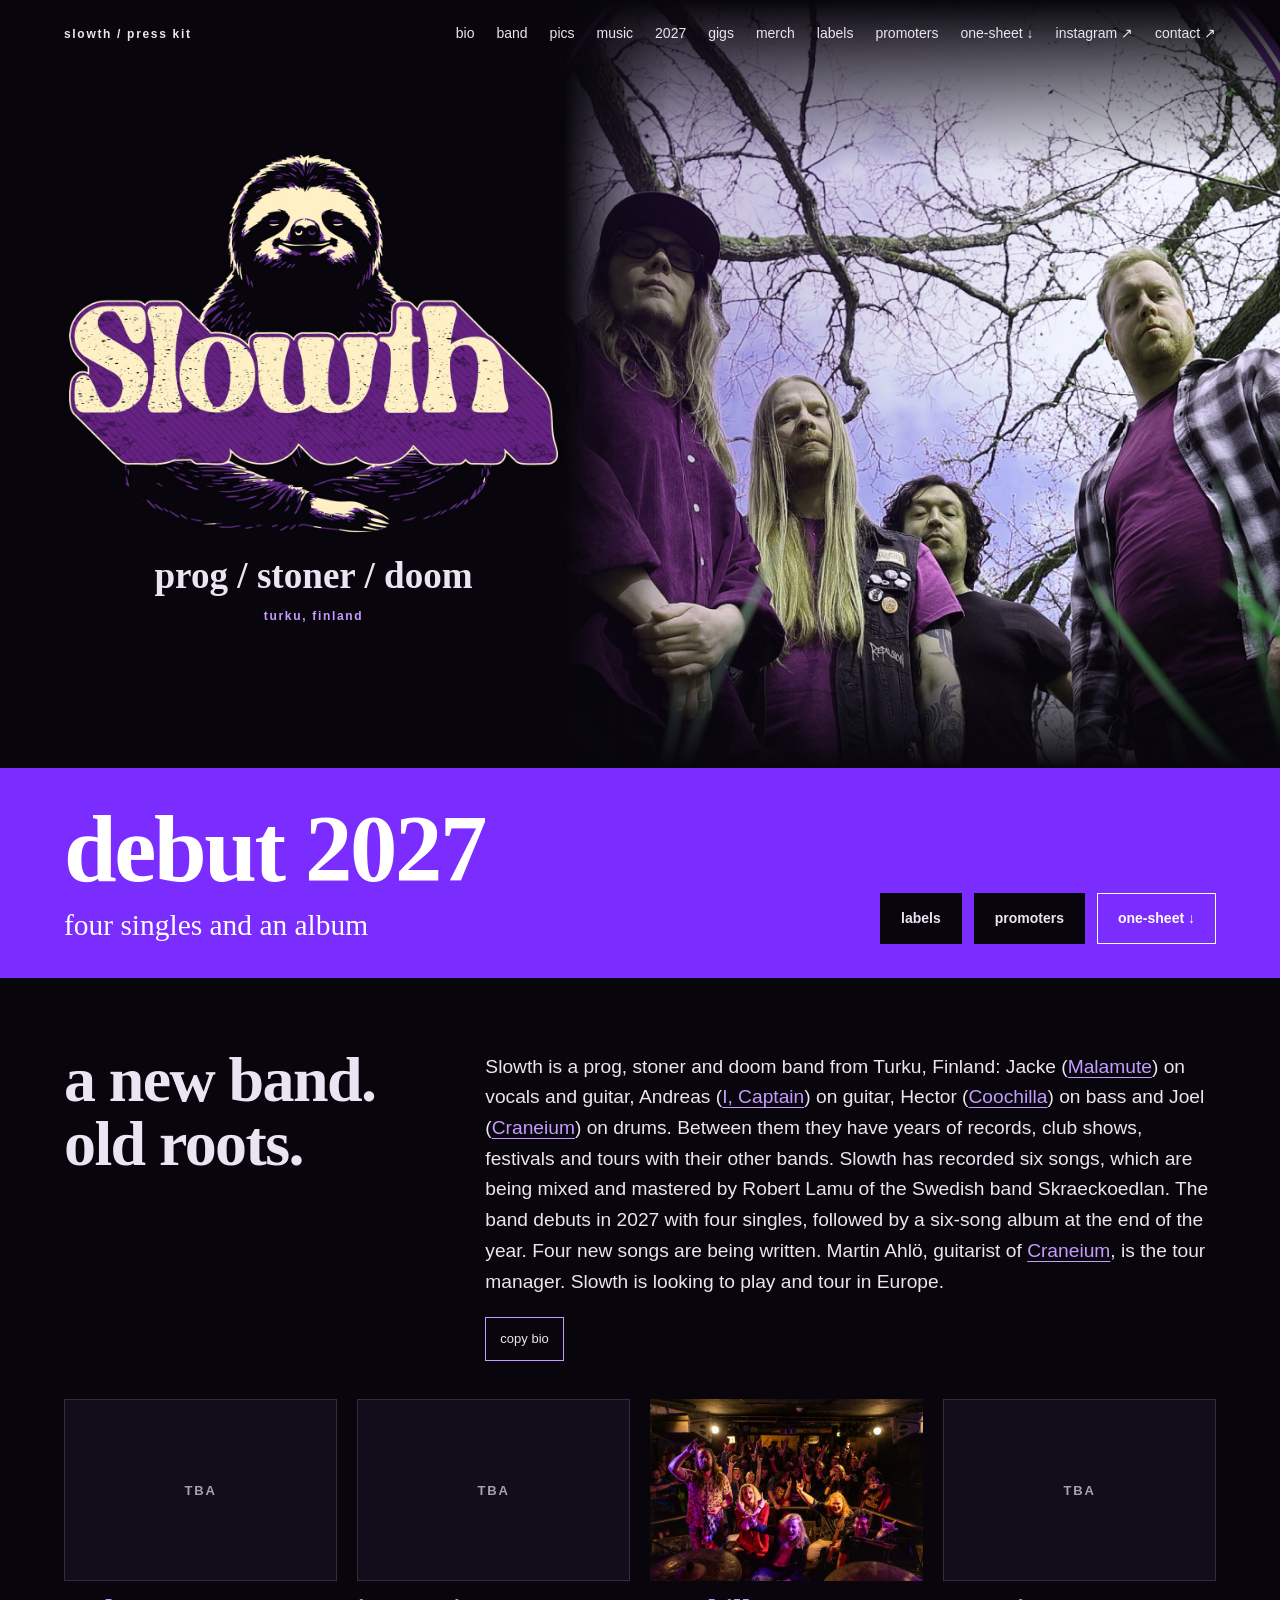
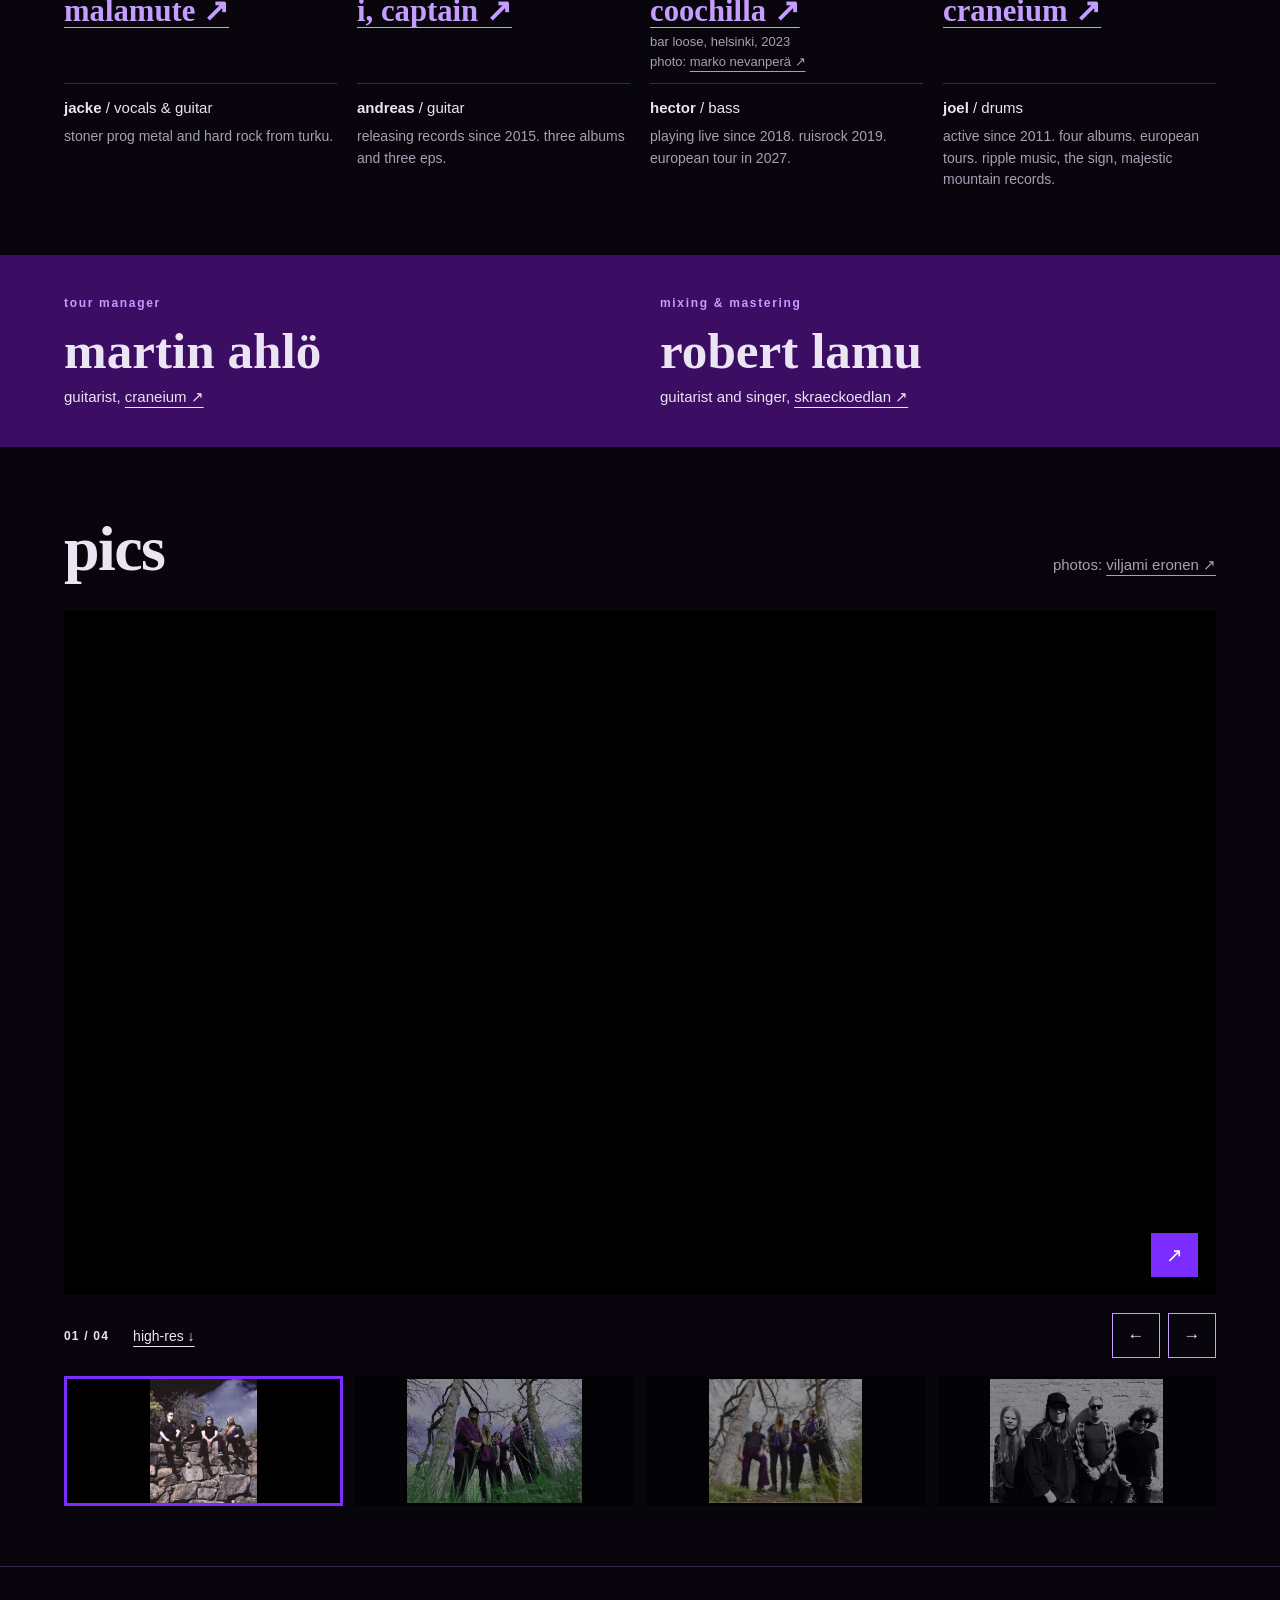
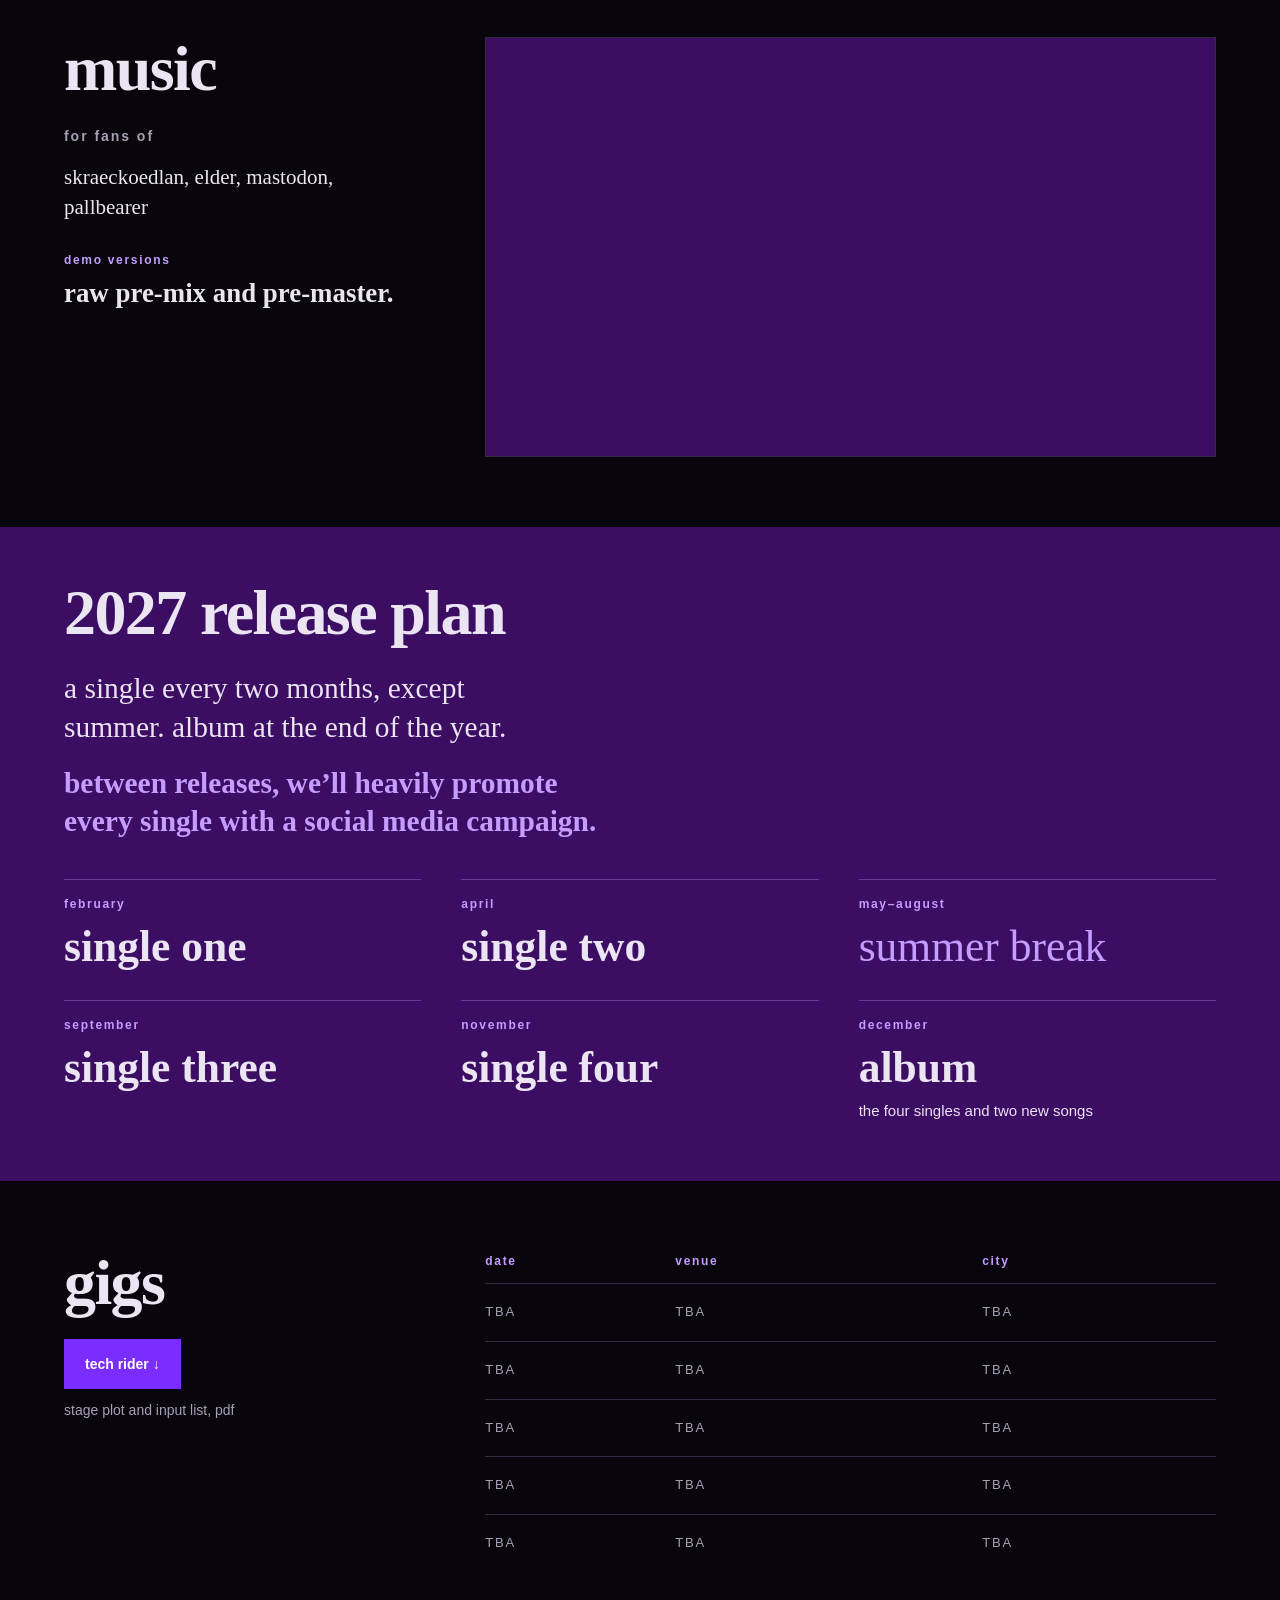
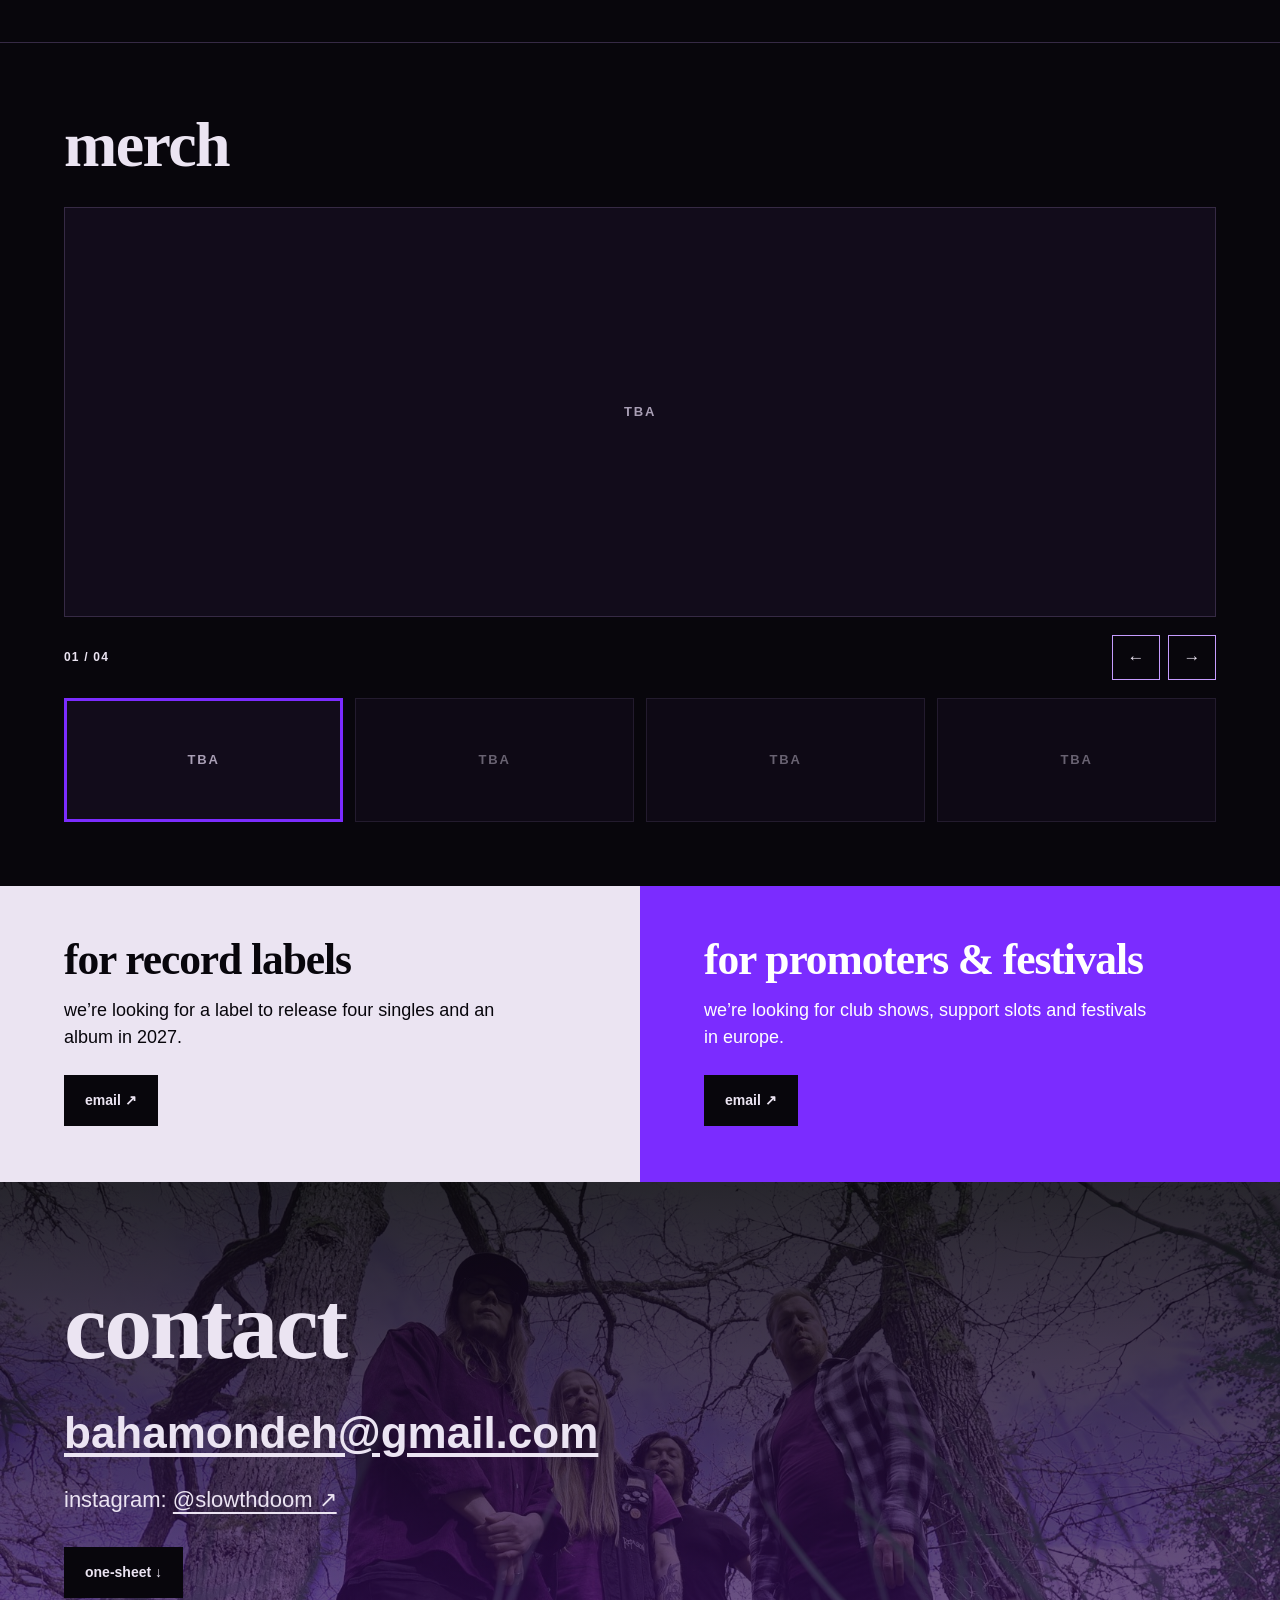
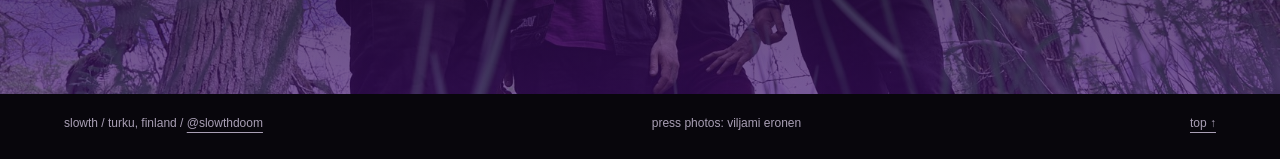
==== site/index.html @ a33bb07d "Use the sloth artwork at the top of the page The sloth from the band's badge, without its frame and " ====
<!doctype html>
<html lang="en">
<head>
<meta charset="utf-8">
<meta name="viewport" content="width=device-width,initial-scale=1">
<meta http-equiv="Content-Security-Policy" content="default-src 'self'; img-src 'self' data:; frame-src https://samply.app; base-uri 'none'; form-action 'none'">
<meta name="referrer" content="no-referrer">
<meta name="theme-color" content="#08060c">
<title>slowth — press kit</title>
<meta name="description" content="Slowth: prog, stoner and doom from Turku, Finland. Members of Coochilla, Craneium, I, Captain and Malamute. Debut 2027.">
<link rel="canonical" href="https://slowthdoom.github.io/">
<meta property="og:type" content="website">
<meta property="og:url" content="https://slowthdoom.github.io/">
<meta property="og:title" content="Slowth — prog / stoner / doom">
<meta property="og:description" content="Turku, Finland. Members of Coochilla, Craneium, I, Captain and Malamute. Debut 2027.">
<meta property="og:image" content="https://slowthdoom.github.io/assets/slowth-share.jpg?v=462ccb4f67">
<meta property="og:image:width" content="1200">
<meta property="og:image:height" content="630">
<meta name="twitter:card" content="summary_large_image">
<link rel="icon" href="assets/favicon.png?v=ab181214cb" type="image/png" sizes="64x64">
<link rel="apple-touch-icon" href="assets/apple-touch-icon.png?v=e26ca2ed12">
<link rel="stylesheet" href="style.css?v=0e241fc533">
<script defer src="gallery.js?v=43ba15033c"></script>
<script defer src="merch.js?v=c1b5062744"></script>
<script defer src="copy.js?v=e8d5ff7128"></script>
</head>
<body>
<a class="skip" href="#main">skip to content</a>

<header class="hero">
  <nav class="wrap" aria-label="main navigation">
    <span class="small">slowth / press kit</span>
    <div class="navlinks">
      <a href="#bio">bio</a>
      <a href="#band">band</a>
      <a href="#photos">pics</a>
      <a href="#music">music</a>
      <a href="#releases">2027</a>
      <a href="#gigs">gigs</a>
      <a href="#merch">merch</a>
      <a href="#labels">labels</a>
      <a href="#promoters">promoters</a>
      <a href="assets/slowth-one-sheet.pdf?v=2d45326fef" download>one-sheet&nbsp;↓</a>
      <a href="https://www.instagram.com/slowthdoom/" target="_blank" rel="noopener noreferrer">instagram&nbsp;↗</a>
      <a href="#contact">contact&nbsp;↗</a>
    </div>
  </nav>
  <div class="hero-photo"><img src="assets/photos/slowth-rip.jpg" width="1700" height="1700" fetchpriority="high" alt="The four members of Slowth standing in tall grass under bare trees"></div>
  <div class="hero-copy wrap">
    <h1><img src="assets/slowth-badge.jpg?v=0a611a7af4" width="1200" height="930" alt="Slowth"></h1>
    <p class="genre">prog / stoner / doom</p>
    <p class="small identity">turku, finland</p>
  </div>
</header>

<main id="main">
<section class="debut" aria-labelledby="debut-title">
  <div class="wrap debut-grid">
    <div>
      <h2 id="debut-title">debut 2027</h2>
      <p class="debut-sub">four singles and an album</p>
    </div>
    <div class="actions">
      <a class="button" href="#labels">labels</a>
      <a class="button" href="#promoters">promoters</a>
      <a class="button ghost" href="assets/slowth-one-sheet.pdf?v=2d45326fef" download>one-sheet ↓</a>
    </div>
  </div>
</section>

<section class="section wrap" id="bio" aria-labelledby="bio-title">
  <h2 id="bio-title">a new band.<br>old roots.</h2>
  <div>
    <p class="bio-text" id="bio-text">Slowth is a prog, stoner and doom band from Turku, Finland: Jacke (<a href="https://www.instagram.com/malamuteband/" target="_blank" rel="noopener noreferrer">Malamute</a>) on vocals and guitar, Andreas (<a href="https://www.instagram.com/icaptainband/" target="_blank" rel="noopener noreferrer">I, Captain</a>) on guitar, Hector (<a href="https://www.instagram.com/coochilla/" target="_blank" rel="noopener noreferrer">Coochilla</a>) on bass and Joel (<a href="https://www.instagram.com/craneiumband/" target="_blank" rel="noopener noreferrer">Craneium</a>) on drums. Between them they have years of records, club shows, festivals and tours with their other bands. Slowth has recorded six songs, which are being mixed and mastered by Robert Lamu of the Swedish band Skraeckoedlan. The band debuts in 2027 with four singles, followed by a six-song album at the end of the year. Four new songs are being written. Martin Ahlö, guitarist of <a href="https://www.instagram.com/craneiumband/" target="_blank" rel="noopener noreferrer">Craneium</a>, is the tour manager. Slowth is looking to play and tour in Europe.</p>
    <button class="copy" type="button" data-copy="bio-text" hidden>copy bio</button>
  </div>
</section>

<section class="band wrap" id="band" aria-label="members and their other bands">
  <!-- To add a photo, replace the "pending" div with an <img> like Coochilla's and fill in the "where" line. -->
  <ul class="projects">
    <li class="project">
      <div class="project-photo pending">TBA</div>
      <h3><a href="https://www.instagram.com/malamuteband/" target="_blank" rel="noopener noreferrer">malamute&nbsp;↗</a></h3>
      <p class="where"></p>
      <p class="member"><strong>jacke</strong> / vocals &amp; guitar</p>
      <p class="credit">stoner prog metal and hard rock from turku.</p>
    </li>
    <li class="project">
      <div class="project-photo pending">TBA</div>
      <h3><a href="https://www.instagram.com/icaptainband/" target="_blank" rel="noopener noreferrer">i, captain&nbsp;↗</a></h3>
      <p class="where"></p>
      <p class="member"><strong>andreas</strong> / guitar</p>
      <p class="credit">releasing records since 2015. three albums and three eps.</p>
    </li>
    <li class="project">
      <img class="project-photo" src="assets/bands/coochilla-bar-loose-2023.jpg" width="1400" height="934" loading="lazy" alt="Coochilla and the crowd at Bar Loose, Helsinki, in 2023">
      <h3><a href="https://www.instagram.com/coochilla/" target="_blank" rel="noopener noreferrer">coochilla&nbsp;↗</a></h3>
      <p class="where">bar loose, helsinki, 2023<br>photo: <a href="https://www.instagram.com/markonevanperaphotography/" target="_blank" rel="noopener noreferrer">marko nevanperä ↗</a></p>
      <p class="member"><strong>hector</strong> / bass</p>
      <p class="credit">playing live since 2018. ruisrock 2019. european tour in 2027.</p>
    </li>
    <li class="project">
      <div class="project-photo pending">TBA</div>
      <h3><a href="https://www.instagram.com/craneiumband/" target="_blank" rel="noopener noreferrer">craneium&nbsp;↗</a></h3>
      <p class="where"></p>
      <p class="member"><strong>joel</strong> / drums</p>
      <p class="credit">active since 2011. four albums. european tours. ripple music, the sign, majestic mountain records.</p>
    </li>
  </ul>
</section>

<section class="crew" aria-label="crew">
  <div class="wrap crew-grid">
    <div>
      <h2 class="small">tour manager</h2>
      <p class="crew-name">martin ahlö</p>
      <p class="crew-band">guitarist, <a href="https://www.instagram.com/craneiumband/" target="_blank" rel="noopener noreferrer">craneium ↗</a></p>
    </div>
    <div>
      <h2 class="small">mixing &amp; mastering</h2>
      <p class="crew-name">robert lamu</p>
      <p class="crew-band">guitarist and singer, <a href="https://www.skraeckoedlan.com/" target="_blank" rel="noopener noreferrer">skraeckoedlan ↗</a></p>
    </div>
  </div>
</section>

<section class="photo-gallery wrap" id="photos" data-gallery aria-labelledby="photos-title" aria-roledescription="carousel">
  <div class="section-heading">
    <h2 id="photos-title">pics</h2>
    <p>photos: <a href="https://vimeo.com/viljami" target="_blank" rel="noopener noreferrer">viljami eronen ↗</a></p>
  </div>
  <div class="photo-stage">
    <a class="photo-full" data-gallery-full href="assets/photos/slowth-stone.jpg" aria-label="open photo"><img data-gallery-main src="assets/photos/slowth-stone.jpg" width="1481" height="1700" alt="Slowth sitting on a stone wall under a dark sky" decoding="async"></a>
    <span class="photo-expand" aria-hidden="true">↗</span>
  </div>
  <div class="photo-toolbar">
    <span class="photo-count" data-gallery-count aria-live="polite" aria-atomic="true">01 / 04</span>
    <a class="photo-download" data-gallery-download href="assets/press/slowth-stone-press.jpg" download>high-res ↓</a>
    <div class="photo-controls">
      <button type="button" data-photo-step="-1" aria-label="previous photo" hidden>←</button>
      <button type="button" data-photo-step="1" aria-label="next photo" hidden>→</button>
    </div>
  </div>
  <div class="photo-thumbs">
    <a class="photo-thumb" href="assets/photos/slowth-stone.jpg" data-download="assets/press/slowth-stone-press.jpg" aria-label="photo 1" aria-current="true"><img src="assets/photos/slowth-stone-small.jpg" width="557" height="640" loading="lazy" alt="Slowth sitting on a stone wall under a dark sky"></a>
    <a class="photo-thumb" href="assets/photos/slowth-grove.jpg" data-download="assets/press/slowth-grove-press.jpg" aria-label="photo 2"><img src="assets/photos/slowth-grove-small.jpg" width="640" height="454" loading="lazy" alt="Slowth in tall grass between two trees"></a>
    <a class="photo-thumb" href="assets/photos/slowth-oaks.jpg" data-download="assets/press/slowth-oaks-press.jpg" aria-label="photo 3"><img src="assets/photos/slowth-oaks-small.jpg" width="640" height="520" loading="lazy" alt="Slowth standing under bare branches"></a>
    <a class="photo-thumb" href="assets/photos/slowth-wall.jpg" data-download="assets/press/slowth-wall-press.jpg" aria-label="photo 4"><img src="assets/photos/slowth-wall-small.jpg" width="640" height="460" loading="lazy" alt="Slowth in black and white against a brick wall"></a>
  </div>
</section>

<section class="section wrap ruled" id="music" aria-labelledby="music-title">
  <div>
    <h2 id="music-title">music</h2>
    <p class="small muted">for fans of</p>
    <p class="fans">skraeckoedlan, elder, mastodon, pallbearer</p>
    <p class="small demo-label">demo versions</p>
    <p class="demo-note" id="demo-note">raw <span>pre-mix</span> and <span>pre-master.</span></p>
  </div>
  <div>
    <iframe class="player" src="https://samply.app/embed/oFFkJszeFhC0QTKIdpG0?color=3b0d63" title="Slowth demo versions" aria-describedby="demo-note" height="420" loading="lazy" referrerpolicy="no-referrer" sandbox="allow-scripts allow-same-origin"></iframe>
  </div>
</section>

<section class="plan" id="releases" aria-labelledby="releases-title">
  <div class="wrap">
    <h2 id="releases-title">2027 release plan</h2>
    <p class="plan-text">a single every two months, except summer. album at the end of the year.</p>
    <p class="plan-promo">between releases, we’ll heavily promote every single with a social media campaign.</p>
    <ol class="plan-grid">
      <li><span class="small when">february</span><h3>single one</h3></li>
      <li><span class="small when">april</span><h3>single two</h3></li>
      <li class="break"><span class="small when">may–august</span><p class="pause">summer break</p></li>
      <li><span class="small when">september</span><h3>single three</h3></li>
      <li><span class="small when">november</span><h3>single four</h3></li>
      <li><span class="small when">december</span><h3>album</h3><p class="plan-detail">the four singles and two new songs</p></li>
    </ol>
  </div>
</section>

<section class="section wrap gigs" id="gigs" aria-labelledby="gigs-title">
  <div>
    <h2 id="gigs-title">gigs</h2>
    <a class="button rider" href="assets/slowth-tech-rider.pdf?v=18cf127734" download="slowth-tech-rider.pdf">tech rider ↓</a>
    <p class="muted rider-note">stage plot and input list, pdf</p>
  </div>
  <div>
    <table class="gig-list">
      <thead>
        <tr><th scope="col" class="small">date</th><th scope="col" class="small">venue</th><th scope="col" class="small">city</th></tr>
      </thead>
      <tbody>
        <tr><td class="tba">TBA</td><td class="tba">TBA</td><td class="tba">TBA</td></tr>
        <tr><td class="tba">TBA</td><td class="tba">TBA</td><td class="tba">TBA</td></tr>
        <tr><td class="tba">TBA</td><td class="tba">TBA</td><td class="tba">TBA</td></tr>
        <tr><td class="tba">TBA</td><td class="tba">TBA</td><td class="tba">TBA</td></tr>
        <tr><td class="tba">TBA</td><td class="tba">TBA</td><td class="tba">TBA</td></tr>
      </tbody>
    </table>
  </div>
</section>

<section class="merch wrap ruled" id="merch" data-merch aria-labelledby="merch-title" aria-roledescription="carousel">
  <div class="section-heading">
    <h2 id="merch-title">merch</h2>
  </div>
  <div class="merch-stage">
    <div class="merch-slide pending">TBA</div>
    <div class="merch-slide pending" hidden>TBA</div>
    <div class="merch-slide pending" hidden>TBA</div>
    <div class="merch-slide pending" hidden>TBA</div>
  </div>
  <div class="photo-toolbar">
    <span class="photo-count" data-merch-count aria-live="polite" aria-atomic="true">01 / 04</span>
    <div class="photo-controls">
      <button type="button" data-merch-step="-1" aria-label="previous merch picture" hidden>←</button>
      <button type="button" data-merch-step="1" aria-label="next merch picture" hidden>→</button>
    </div>
  </div>
  <div class="photo-thumbs">
    <button class="merch-thumb pending" type="button" aria-label="merch picture 1" aria-current="true" disabled>TBA</button>
    <button class="merch-thumb pending" type="button" aria-label="merch picture 2" disabled>TBA</button>
    <button class="merch-thumb pending" type="button" aria-label="merch picture 3" disabled>TBA</button>
    <button class="merch-thumb pending" type="button" aria-label="merch picture 4" disabled>TBA</button>
  </div>
</section>

<div class="doors">
  <section class="door door-labels" id="labels" aria-labelledby="labels-title">
    <h2 id="labels-title">for record labels</h2>
    <p>we’re looking for a label to release four singles and an album in 2027.</p>
    <a class="button" href="mailto:bahamondeh@gmail.com?subject=Slowth%20%E2%80%94%20label%20enquiry">email ↗</a>
  </section>
  <section class="door door-promoters" id="promoters" aria-labelledby="promoters-title">
    <h2 id="promoters-title">for promoters &amp; festivals</h2>
    <p>we’re looking for club shows, support slots and festivals in europe.</p>
    <a class="button" href="mailto:bahamondeh@gmail.com?subject=Slowth%20%E2%80%94%20booking%20enquiry">email ↗</a>
  </section>
</div>

<section class="contact" id="contact" aria-labelledby="contact-title">
  <div class="wrap">
    <h2 id="contact-title">contact</h2>
    <a class="email" href="mailto:bahamondeh@gmail.com?subject=Slowth">bahamondeh@gmail.com</a>
    <p class="social">instagram: <a href="https://www.instagram.com/slowthdoom/" target="_blank" rel="noopener noreferrer">@slowthdoom&nbsp;↗</a></p>
    <div class="actions"><a class="button" href="assets/slowth-one-sheet.pdf?v=2d45326fef" download>one-sheet ↓</a></div>
  </div>
</section>
</main>

<dialog class="photo-dialog" id="photo-dialog" aria-labelledby="photo-dialog-title">
  <div class="photo-dialog-head"><h2 id="photo-dialog-title">pics</h2><button class="photo-close" id="photo-close" type="button" autofocus>close ×</button></div>
  <img class="photo-expanded" id="photo-expanded" alt="">
  <div class="photo-toolbar">
    <span class="photo-count" id="photo-dialog-count" aria-live="polite"></span>
    <a class="photo-download" id="photo-download" download>high-res ↓</a>
    <span class="photo-credit">photo: viljami eronen</span>
    <div class="photo-controls"><button type="button" data-dialog-step="-1" aria-label="previous image">←</button><button type="button" data-dialog-step="1" aria-label="next image">→</button></div>
  </div>
</dialog>

<footer class="wrap"><span>slowth / turku, finland / <a href="https://www.instagram.com/slowthdoom/" target="_blank" rel="noopener noreferrer">@slowthdoom</a></span><span>press photos: viljami eronen</span><a href="#main">top ↑</a></footer>
</body>
</html>
---- site/style.css ----
:root {
  --night: #08060c;
  --bark: #120c1b;
  --bone: #ebe4f2;
  --ash: #a99fb5;
  --line: #362a45;
  --purple: #7b2cff;
  --plum: #3b0d63;
  --lilac: #c59cff;
  --display: "Iowan Old Style", "Palatino Linotype", Palatino, "Book Antiqua", Georgia, serif;
  --body: Arial, Helvetica, sans-serif;
  --gutter: max(20px, 5vw, calc((100vw - 1340px) / 2));
}

* { box-sizing: border-box; }
html { scroll-behavior: smooth; background: var(--night); color-scheme: dark; }
body { margin: 0; color: var(--bone); background: var(--night); font: 17px/1.6 var(--body); text-transform: lowercase; }
a { color: inherit; text-underline-offset: 5px; }
a:focus-visible, button:focus-visible { outline: 3px solid var(--lilac); outline-offset: 5px; }
button { font: inherit; color: inherit; text-transform: inherit; cursor: pointer; }
img, svg { display: block; max-width: 100%; }
p { max-width: 680px; }
h1, h2, h3 { font-family: var(--display); }
h2 { font-size: clamp(38px, 5vw, 68px); line-height: 1; letter-spacing: -.025em; margin: 0 0 24px; text-wrap: balance; }
h3 { margin: 0; line-height: 1.1; }
[hidden] { display: none !important; }

.wrap { padding-left: var(--gutter); padding-right: var(--gutter); }
.small { font: 700 12px/1.7 var(--body); letter-spacing: .14em; }
.muted { color: var(--ash); font-size: 14px; }
.skip { position: absolute; left: -9999px; }
.skip:focus { left: 16px; top: 16px; z-index: 9; background: var(--bone); color: var(--night); padding: 10px 14px; }

/* hero */
.hero { position: relative; isolation: isolate; overflow: hidden; min-height: max(600px, min(92svh, 60vw, 900px)); display: flex; flex-direction: column; }
.hero nav { position: relative; z-index: 3; display: flex; justify-content: space-between; align-items: baseline; gap: 18px; padding-top: 22px; padding-bottom: 22px; }
.hero nav > :first-child { white-space: nowrap; }
.navlinks { display: flex; flex-wrap: wrap; justify-content: flex-end; gap: 6px 22px; font-size: 14px; }
.navlinks a { text-decoration: none; white-space: nowrap; }
.navlinks a:hover { color: var(--lilac); }
.hero-photo { position: absolute; z-index: -1; top: 0; bottom: 0; right: 0; width: 56%; overflow: hidden;
  -webkit-mask-image: linear-gradient(90deg, transparent, #000 15%); mask-image: linear-gradient(90deg, transparent, #000 15%); }
.hero-photo img { width: 100%; height: 100%; object-fit: cover; object-position: 50% 34%; transform-origin: 100% 40%; animation: creep 50s ease-in-out infinite alternate; }
.hero-photo::after { content: ""; position: absolute; inset: 0;
  background: linear-gradient(var(--night), transparent 22%, transparent 80%, var(--night)), linear-gradient(120deg, #3b0d6355, transparent 60%); }
.hero-copy { flex: 1; display: flex; flex-direction: column; justify-content: center; align-items: flex-start; padding-bottom: 40px; }
/* the sloth artwork ends where the photo starts (44% of the window); genre and city are centred under it */
.hero h1 { margin: 0; width: calc(44vw - var(--gutter)); }
.hero h1 img { width: 100%; height: auto; }
.hero h1 ~ .genre, .hero h1 ~ .identity { width: calc(44vw - var(--gutter)); max-width: none; text-align: center; }
.genre { font: 700 clamp(26px, 2.9vw, 44px)/1.05 var(--display); margin: 20px 0 10px; }
.identity { margin: 0 0 18px; color: var(--lilac); }
@keyframes creep { to { transform: scale(1.035); } }

/* debut band */
.debut { background: var(--purple); color: #fff; padding: 34px 0; }
.debut-grid { display: grid; grid-template-columns: 1fr 1fr; gap: 28px 40px; align-items: end; }
.debut h2 { font-size: clamp(50px, 7.4vw, 108px); margin: 0; }
.debut-sub { font: 400 clamp(21px, 2.3vw, 32px)/1.25 var(--display); margin: 10px 0 0; }
.actions { display: flex; flex-wrap: wrap; gap: 12px; }
.debut .actions { justify-content: flex-end; }
.button { display: inline-block; padding: 13px 20px; background: var(--night); color: var(--bone); border: 1px solid var(--night); text-decoration: none; font-size: 14px; font-weight: 700; }
.button:hover { background: var(--bone); color: var(--night); }
.button.ghost { background: transparent; color: #fff; border-color: #fff; }
.button.ghost:hover { background: #fff; color: var(--purple); }

/* shared sections */
.section { display: grid; grid-template-columns: 1fr 2fr; gap: 28px 56px; padding-top: 70px; padding-bottom: 70px; }
.section > * { min-width: 0; }
.ruled { border-top: 1px solid var(--line); }
.section-heading { display: flex; justify-content: space-between; align-items: baseline; gap: 12px 32px; margin-bottom: 30px; }
.section-heading h2 { margin: 0; }
.section-heading p { margin: 0; color: var(--ash); font-size: 15px; }

/* bio: kept in normal case so it pastes correctly */
#bio { padding-bottom: 38px; }
.bio-text { text-transform: none; margin: 4px 0 0; max-width: 800px; font-size: clamp(17px, 1.5vw, 21px); line-height: 1.6; }
.bio-text a { color: var(--lilac); text-decoration-thickness: 1px; text-underline-offset: 4px; white-space: nowrap; }
.bio-text a:hover { color: var(--bone); }
.copy { margin-top: 20px; border: 1px solid var(--lilac); background: transparent; min-height: 44px; padding: 8px 14px; font-size: 13px; }
.copy:hover { background: var(--lilac); color: var(--night); }

/* members and their other bands */
.band { padding-bottom: 64px; }
.projects { list-style: none; margin: 0; padding: 0; display: grid; grid-template-columns: repeat(4, minmax(0, 1fr)); gap: 34px 20px; }
.project { display: flex; flex-direction: column; min-width: 0; }
.project-photo { width: 100%; height: auto; aspect-ratio: 3 / 2; object-fit: cover; }
.project-photo.pending { display: grid; place-items: center; background: var(--bark); border: 1px solid var(--line); color: var(--ash); font: 700 13px var(--body); letter-spacing: .14em; text-transform: none; }
.project h3 { margin-top: 14px; font-size: clamp(26px, 2.4vw, 36px); color: var(--lilac); }
.project h3 a { text-decoration-thickness: 1px; text-underline-offset: 6px; }
.project h3 a:hover { color: var(--bone); }
.where { margin: 3px 0 0; min-height: 3em; font-size: 13px; line-height: 1.5; color: var(--ash); }
.member { margin: 12px 0 6px; padding-top: 12px; border-top: 1px solid var(--line); font-size: 15px; }
.credit { margin: 0; font-size: 14px; line-height: 1.55; color: var(--ash); }

/* crew */
.crew { background: var(--plum); padding: 38px 0; }
.crew-grid { display: grid; grid-template-columns: 1fr 1fr; gap: 28px 40px; }
.crew h2.small { margin: 0 0 10px; color: var(--lilac); }
.crew-name { margin: 0; font: 700 clamp(34px, 4vw, 58px)/1.05 var(--display); }
.crew-band { margin: 8px 0 0; font-size: 15px; }

/* carousel */
.photo-gallery { padding-top: 70px; padding-bottom: 60px; }
.photo-stage { position: relative; background: #000; }
.photo-full { display: block; height: clamp(280px, min(56vw, 76svh), 730px); touch-action: pan-y; cursor: zoom-in; }
.photo-full img { width: 100%; height: 100%; object-fit: contain; }
.photo-expand { position: absolute; right: 18px; bottom: 18px; background: var(--purple); color: #fff; padding: 6px 15px; font-size: 20px; pointer-events: none; }
.photo-toolbar { display: flex; align-items: center; gap: 12px 24px; margin: 18px 0; }
.photo-count { font: 700 12px var(--body); letter-spacing: .1em; font-variant-numeric: tabular-nums; white-space: nowrap; }
.photo-download { font-size: 14px; white-space: nowrap; }
.photo-controls { display: flex; gap: 8px; margin-left: auto; }
.photo-controls button, .photo-close { border: 1px solid var(--lilac); background: transparent; min-height: 44px; min-width: 48px; padding: 8px 14px; }
.photo-controls button:hover, .photo-close:hover { background: var(--lilac); color: var(--night); }
.photo-thumbs { display: grid; grid-template-columns: repeat(4, minmax(0, 1fr)); gap: 12px; }
.photo-thumb { display: block; border: 3px solid transparent; background: #000; opacity: .55; transition: opacity .4s; }
.photo-thumb:hover, .photo-thumb[aria-current] { opacity: 1; }
.photo-thumb[aria-current] { border-color: var(--purple); }
.photo-thumb img { width: 100%; height: clamp(62px, 11vw, 124px); object-fit: contain; }
.photo-open { overflow: hidden; }
.photo-dialog { padding: 18px 24px; border: 1px solid var(--line); background: var(--night); color: var(--bone); width: calc(100vw - 32px); max-width: 1440px; max-height: calc(100dvh - 32px); overflow: auto; }
.photo-dialog::backdrop { background: #000e; }
.photo-dialog-head { display: flex; justify-content: space-between; align-items: center; gap: 20px; margin-bottom: 12px; }
.photo-dialog-head h2 { margin: 0; font-size: 20px; }
.photo-expanded { width: 100%; height: calc(100dvh - 220px); min-height: 120px; object-fit: contain; touch-action: pan-y; }
.photo-dialog .photo-toolbar { margin: 12px 0 0; flex-wrap: wrap; }
.photo-credit { font-size: 13px; color: var(--ash); }

/* songs */
.fans { margin: 6px 0 0; font: 21px/1.4 var(--display); max-width: 290px; }
.tba { text-transform: none; color: var(--ash); font-size: 13px; letter-spacing: .14em; }
.demo-label { margin: 28px 0 0; color: var(--lilac); }
.demo-note { margin: 6px 0 0; font: 700 clamp(21px, 2.1vw, 28px)/1.3 var(--display); max-width: 330px; }
.demo-note span { white-space: nowrap; }
.player { display: block; width: 100%; height: 420px; border: 1px solid var(--line); background: var(--plum); color-scheme: normal; }

/* release plan: same colour and label-over-name pattern as the crew band */
.plan { background: var(--plum); padding: 54px 0 58px; }
.plan-text { margin: 0; font: 400 clamp(21px, 2.3vw, 32px)/1.3 var(--display); max-width: 760px; text-wrap: balance; }
.plan-promo { margin: 18px 0 0; max-width: 760px; color: var(--lilac); font: 700 clamp(21px, 2.3vw, 32px)/1.3 var(--display); text-wrap: balance; }
.plan-grid { list-style: none; margin: 38px 0 0; padding: 0; display: grid; grid-template-columns: repeat(3, minmax(0, 1fr)); gap: 30px 40px; }
.plan-grid li { min-width: 0; padding-top: 14px; border-top: 1px solid #c59cff55; }
.plan-grid .when { display: block; margin-bottom: 10px; color: var(--lilac); }
.plan-grid h3, .pause { margin: 0; font: 700 clamp(22px, 3.4vw, 48px)/1.05 var(--display); }
.pause { font-weight: 400; color: var(--lilac); }
.plan-detail { margin: 8px 0 0; font-size: 15px; }

/* gigs */
.rider { background: var(--purple); border-color: var(--purple); color: #fff; }
.rider-note { margin: 10px 0 0; }
.gig-list { width: 100%; table-layout: fixed; border-collapse: collapse; text-align: left; }
.gig-list th { padding: 0 14px 12px 0; color: var(--lilac); text-align: left; }
.gig-list th:first-child { width: 26%; }
.gig-list th:nth-child(2) { width: 42%; }
.gig-list td { padding: 18px 14px 18px 0; border-top: 1px solid var(--line); font-size: 17px; vertical-align: baseline; overflow-wrap: anywhere; }
.gig-list td.tba { font-size: 13px; }

/* merch: same toolbar as the photo carousel, same TBA box as the band photos */
.merch { padding-top: 70px; padding-bottom: 64px; }
.merch-stage { touch-action: pan-y; user-select: none; }
.merch-slide { width: 100%; height: clamp(220px, 32vw, 440px); object-fit: contain; }
.merch .pending { display: grid; place-items: center; background: var(--bark); border: 1px solid var(--line); color: var(--ash); font: 700 13px var(--body); letter-spacing: .14em; text-transform: none; }
.merch-thumb { min-width: 0; height: clamp(62px, 11vw, 124px); padding: 0; opacity: .6; }
.merch .merch-thumb[aria-current] { border: 3px solid var(--purple); opacity: 1; }
.merch-thumb:hover { opacity: 1; }
.merch-thumb:not(.pending) { border: 3px solid transparent; background: #000; }
.merch-thumb img { width: 100%; height: 100%; object-fit: contain; }

/* labels and promoters */
.doors { display: grid; grid-template-columns: 1fr 1fr; }
.door { padding: 52px 5vw 56px; display: flex; flex-direction: column; align-items: flex-start; }
.door-labels { padding-left: var(--gutter); background: var(--bone); color: var(--night); }
.door-promoters { padding-right: var(--gutter); background: var(--purple); color: #fff; }
.door h2 { font-size: clamp(30px, 3.4vw, 50px); margin-bottom: 16px; }
.door p { margin: 0 0 24px; max-width: 460px; font-size: 18px; line-height: 1.5; }
.door .button { margin-top: auto; }
.door-labels .button:hover { background: var(--purple); color: #fff; }
.door a:focus-visible { outline-color: var(--night); }

/* contact */
.contact { padding: 96px 0; background: linear-gradient(#08060cdd, #3b0d63aa), url("assets/photos/slowth-grove.jpg") center 34% / cover; }
.contact h2 { font-size: clamp(46px, 7.5vw, 112px); }
.email { display: inline-block; font-size: clamp(18px, 3.6vw, 44px); font-weight: 700; overflow-wrap: anywhere; }
.social { margin: 14px 0 0; font-size: clamp(16px, 1.8vw, 22px); }
.contact .actions { margin-top: 30px; }
footer { display: flex; flex-wrap: wrap; justify-content: space-between; gap: 8px 24px; padding-top: 20px; padding-bottom: 26px; font-size: 12px; color: var(--ash); }

section[id] { scroll-margin-top: 12px; }

@media (max-width: 1050px) {
  .navlinks { gap: 6px 14px; font-size: 13px; }
}

@media (max-width: 980px) {
  .hero { min-height: 0; }
  .hero nav { display: block; }
  .navlinks { justify-content: flex-start; margin-top: 10px; }
  .hero-photo { position: relative; z-index: 0; order: 3; width: 100%; aspect-ratio: 1481 / 1350; margin-top: 0;
    -webkit-mask-image: none; mask-image: none; }
  .hero-photo img { object-position: 50% 45%; }
  .hero-copy { order: 2; flex: none; padding-top: 26px; padding-bottom: 12px; }
  .hero h1, .hero h1 ~ .genre, .hero h1 ~ .identity { width: min(100%, 560px); }
}

@media (max-width: 900px) {
  .projects { grid-template-columns: repeat(2, minmax(0, 1fr)); }
}

@media (max-width: 760px) {
  body { font-size: 16px; }
  .hero nav { display: block; padding-bottom: 4px; }
  .navlinks { justify-content: flex-start; margin-top: 10px; gap: 4px 14px; }
  .navlinks a { padding: 5px 0; }
  .debut-grid, .section, .crew-grid, .doors { grid-template-columns: minmax(0, 1fr); }
  .debut .actions { justify-content: flex-start; }
  .section { padding-top: 48px; padding-bottom: 48px; }
  #bio { padding-bottom: 34px; }
  .section-heading { display: block; }
  .section-heading p { margin-top: 14px; }
  .photo-gallery, .merch { padding-top: 48px; }
  .merch { padding-bottom: 48px; }
  .photo-thumbs { gap: 6px; }
  .photo-dialog { padding: 12px; width: calc(100vw - 16px); max-height: calc(100dvh - 16px); }
  .plan { padding: 44px 0 48px; }
  .plan-grid { grid-template-columns: repeat(2, minmax(0, 1fr)); gap: 24px 18px; margin-top: 30px; }
  .door { padding: 40px var(--gutter) 44px; }
  .contact { padding: 64px 0; }
}

@media (max-width: 480px) {
  .projects { grid-template-columns: minmax(0, 1fr); }
  .project-photo.pending { aspect-ratio: 5 / 1; }
  .where:empty { display: none; }
}

@media (prefers-reduced-motion: reduce) {
  html { scroll-behavior: auto; }
  *, *::before, *::after { animation: none !important; transition: none !important; }
}
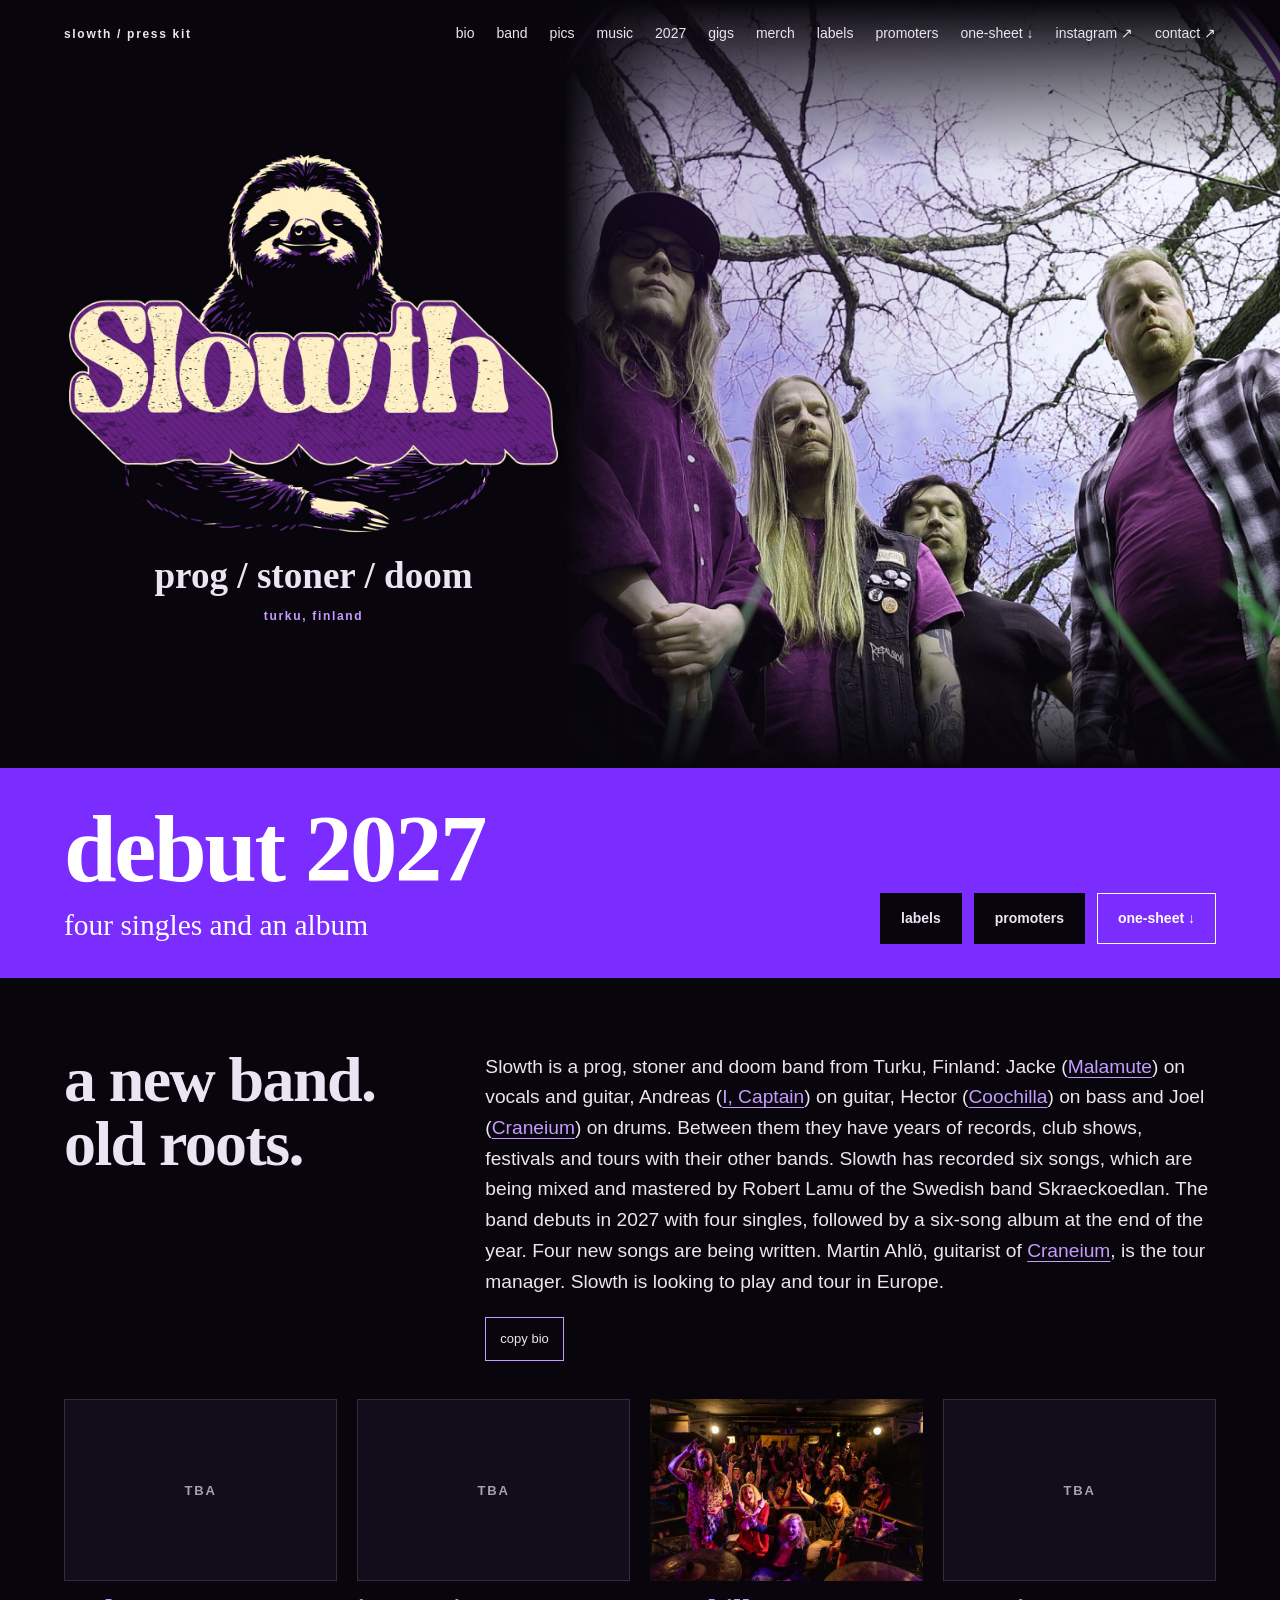
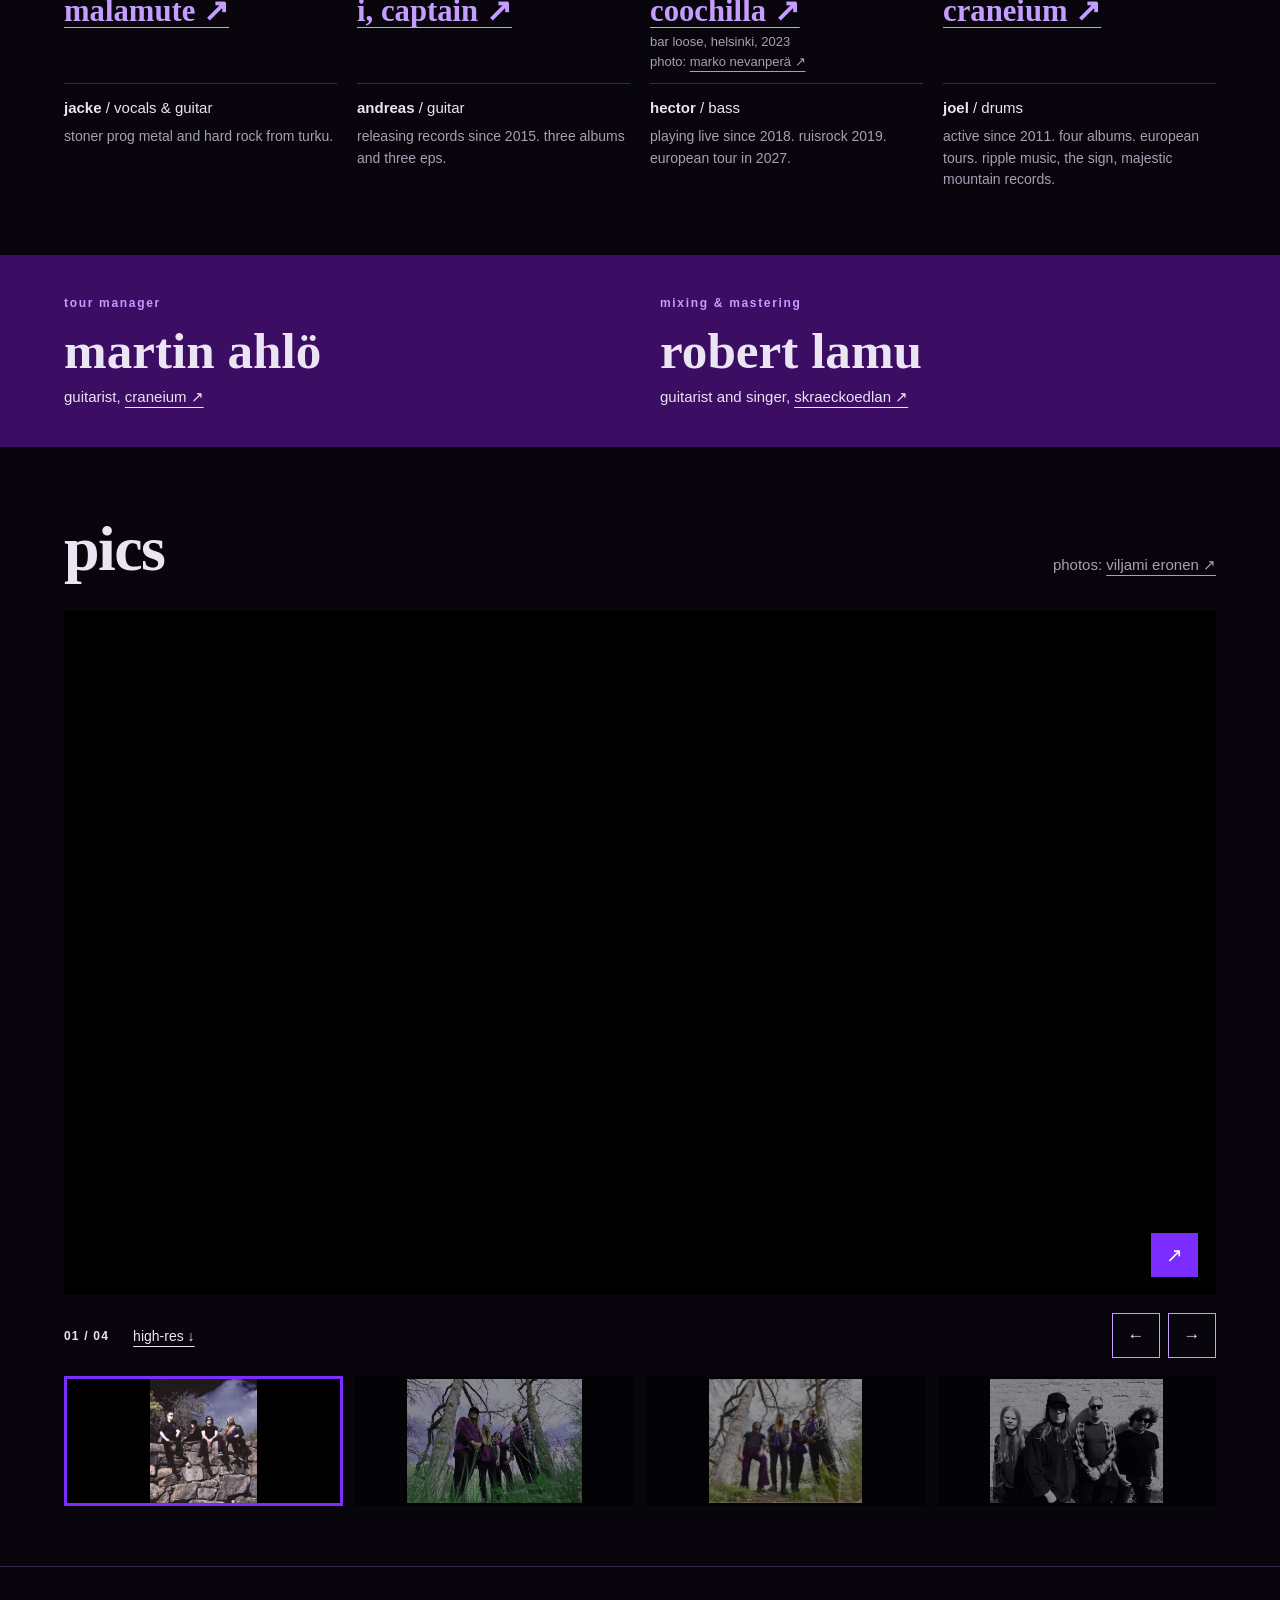
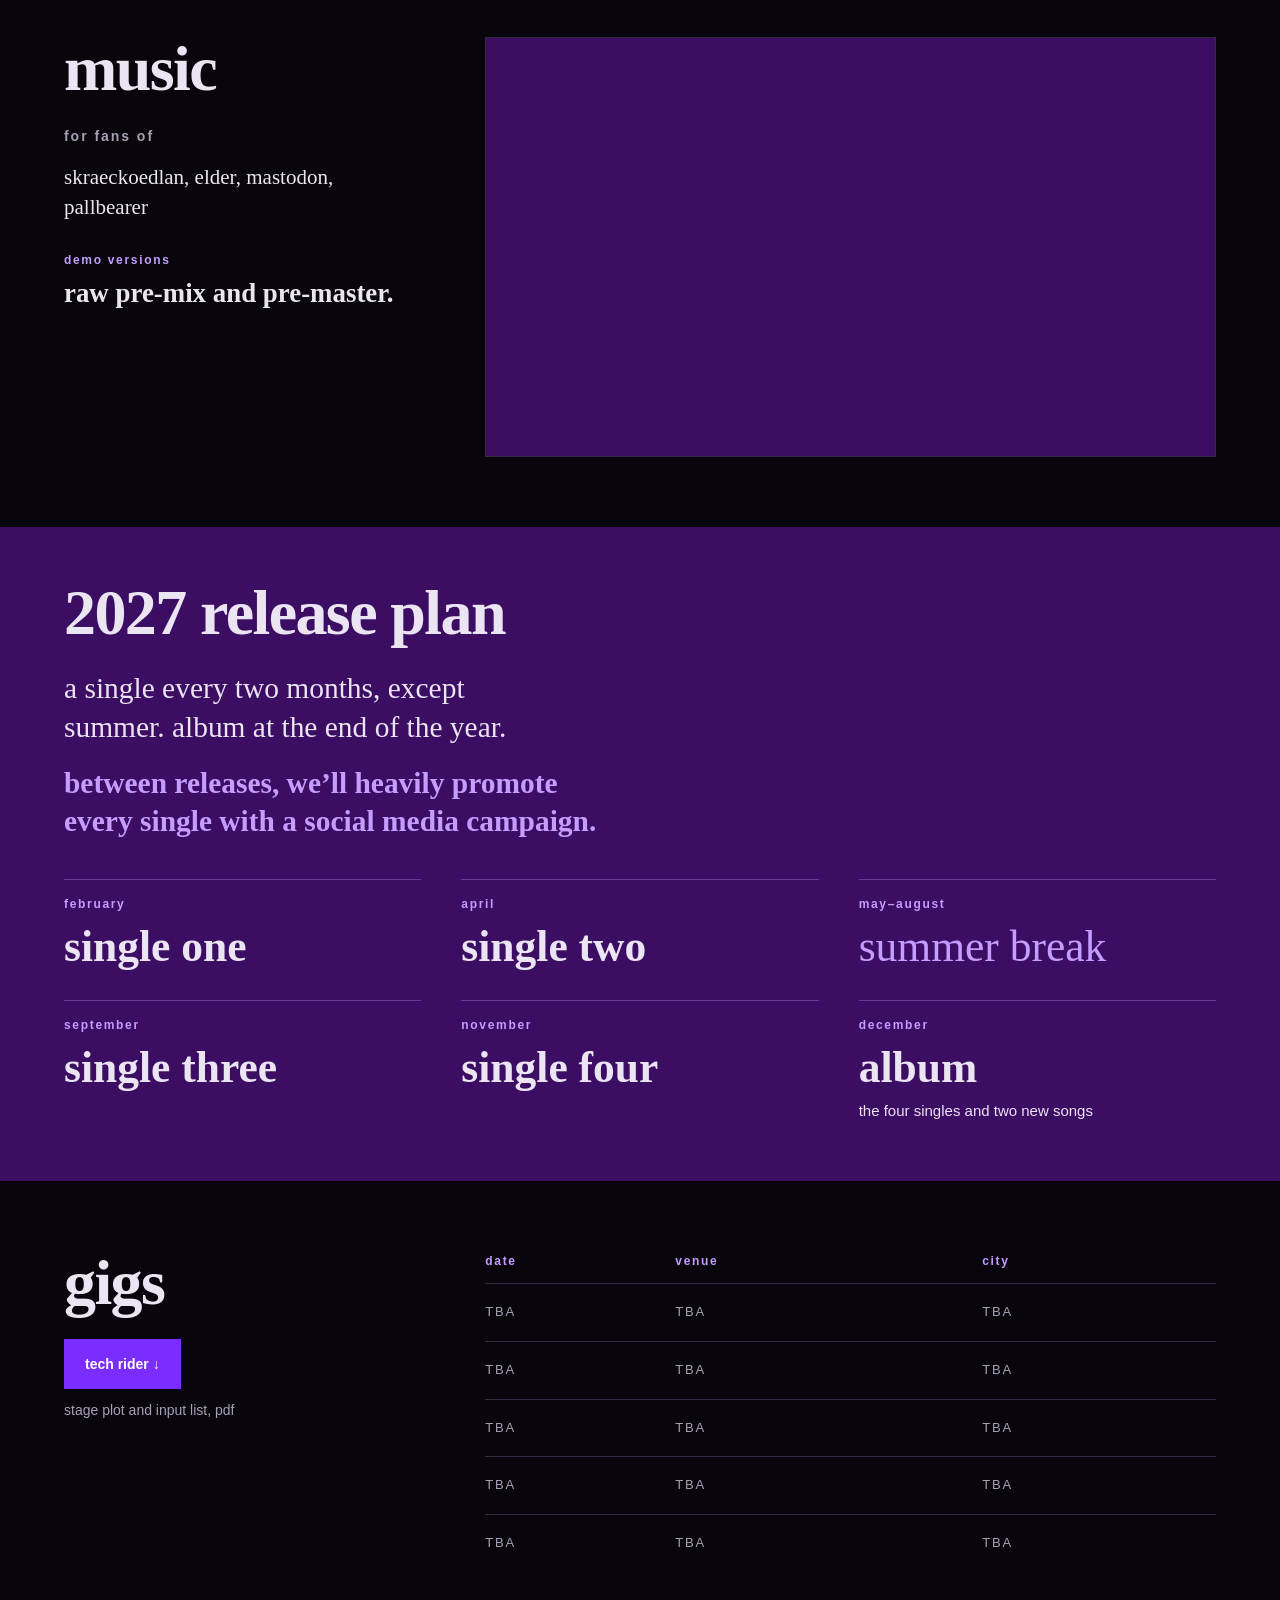
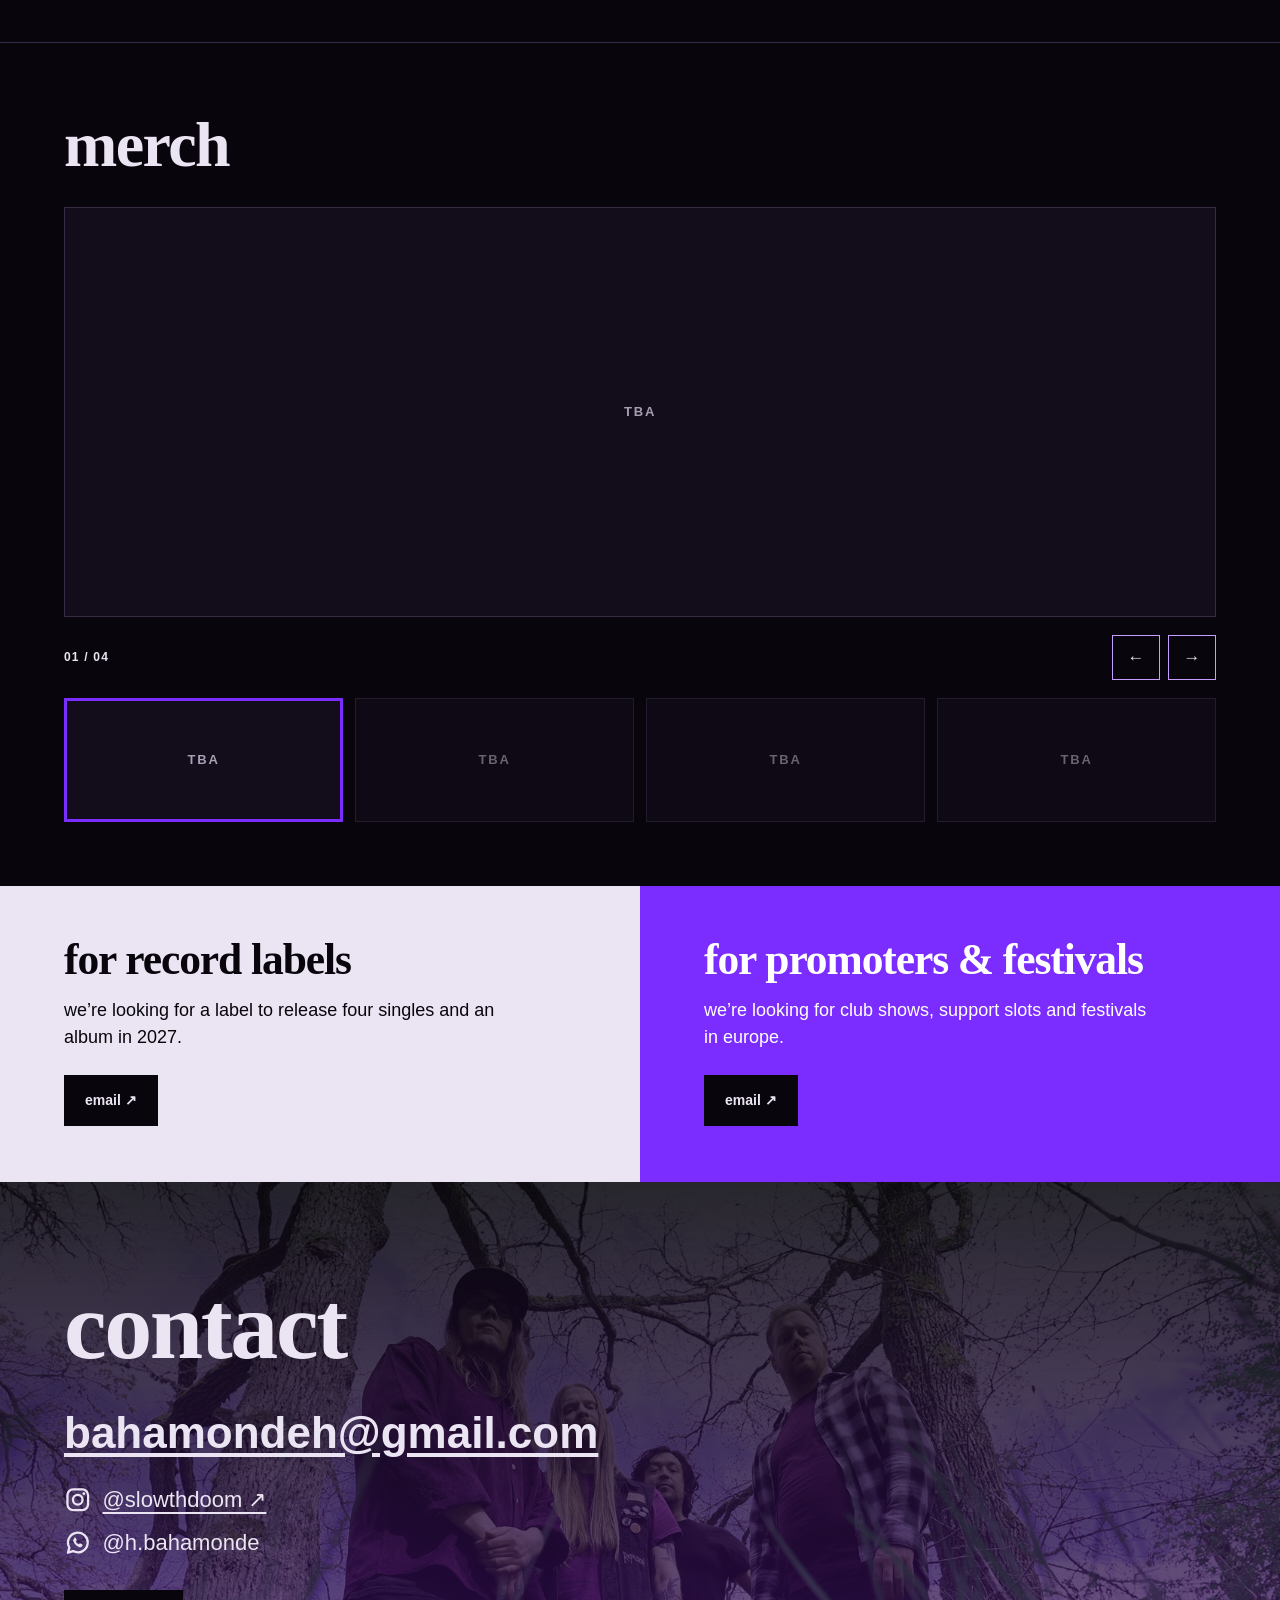
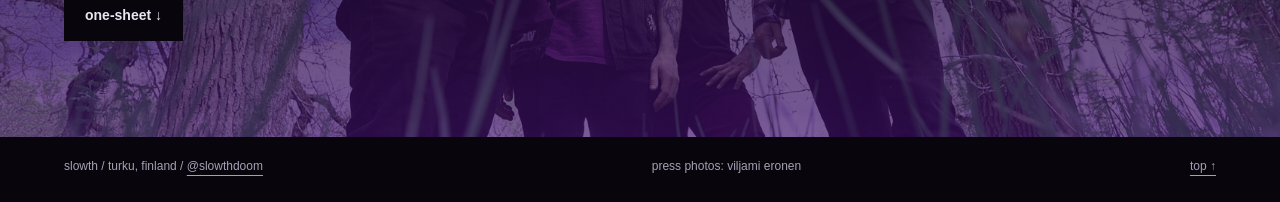
==== commit 6b485bb6: "Contact: Instagram icon and WhatsApp handle The "instagram:" label is replaced by an inline Instagra" ====
--- a/site/index.html
+++ b/site/index.html
@@ -19,7 +19,7 @@
 <meta name="twitter:card" content="summary_large_image">
 <link rel="icon" href="assets/favicon.png?v=ab181214cb" type="image/png" sizes="64x64">
 <link rel="apple-touch-icon" href="assets/apple-touch-icon.png?v=e26ca2ed12">
-<link rel="stylesheet" href="style.css?v=0e241fc533">
+<link rel="stylesheet" href="style.css?v=2ba5522770">
 <script defer src="gallery.js?v=43ba15033c"></script>
 <script defer src="merch.js?v=c1b5062744"></script>
 <script defer src="copy.js?v=e8d5ff7128"></script>
@@ -243,7 +243,8 @@
   <div class="wrap">
     <h2 id="contact-title">contact</h2>
     <a class="email" href="mailto:bahamondeh@gmail.com?subject=Slowth">bahamondeh@gmail.com</a>
-    <p class="social">instagram: <a href="https://www.instagram.com/slowthdoom/" target="_blank" rel="noopener noreferrer">@slowthdoom&nbsp;↗</a></p>
+    <p class="social"><a href="https://www.instagram.com/slowthdoom/" target="_blank" rel="noopener noreferrer"><svg class="icon" viewBox="0 0 24 24" role="img" aria-label="instagram" fill="none" stroke="currentColor" stroke-width="2"><rect x="3" y="3" width="18" height="18" rx="5"/><circle cx="12" cy="12" r="4.2"/><circle cx="17.3" cy="6.7" r="1.2" fill="currentColor" stroke="none"/></svg>@slowthdoom&nbsp;↗</a></p>
+    <p class="social"><svg class="icon" viewBox="0 0 24 24" role="img" aria-label="whatsapp" fill="none" stroke="currentColor" stroke-width="2" stroke-linejoin="round"><path d="M3.4 20.6l1.3-4.4A8.6 8.6 0 1 1 7.9 19.3z"/><path fill="currentColor" stroke="none" d="M9.1 7.6c.3-.3.8-.3 1 .1l.9 1.6c.2.3.1.7-.1 1l-.6.6c.5 1.1 1.4 2 2.5 2.5l.6-.6c.3-.3.7-.3 1-.1l1.6.9c.4.2.4.7.1 1l-.8.8c-.6.6-1.5.7-2.3.4-2.2-.9-3.9-2.6-4.8-4.8-.3-.8-.2-1.7.4-2.3z"/></svg>@h.bahamonde</p>
     <div class="actions"><a class="button" href="assets/slowth-one-sheet.pdf?v=2d45326fef" download>one-sheet ↓</a></div>
   </div>
 </section>
--- a/site/style.css
+++ b/site/style.css
@@ -182,6 +182,10 @@
 .contact h2 { font-size: clamp(46px, 7.5vw, 112px); }
 .email { display: inline-block; font-size: clamp(18px, 3.6vw, 44px); font-weight: 700; overflow-wrap: anywhere; }
 .social { margin: 14px 0 0; font-size: clamp(16px, 1.8vw, 22px); }
+.social, .social a { display: flex; align-items: center; gap: .5em; }
+.social a { display: inline-flex; }
+.social + .social { margin-top: 8px; }
+.social .icon { width: 1.25em; height: 1.25em; flex: none; }
 .contact .actions { margin-top: 30px; }
 footer { display: flex; flex-wrap: wrap; justify-content: space-between; gap: 8px 24px; padding-top: 20px; padding-bottom: 26px; font-size: 12px; color: var(--ash); }
 
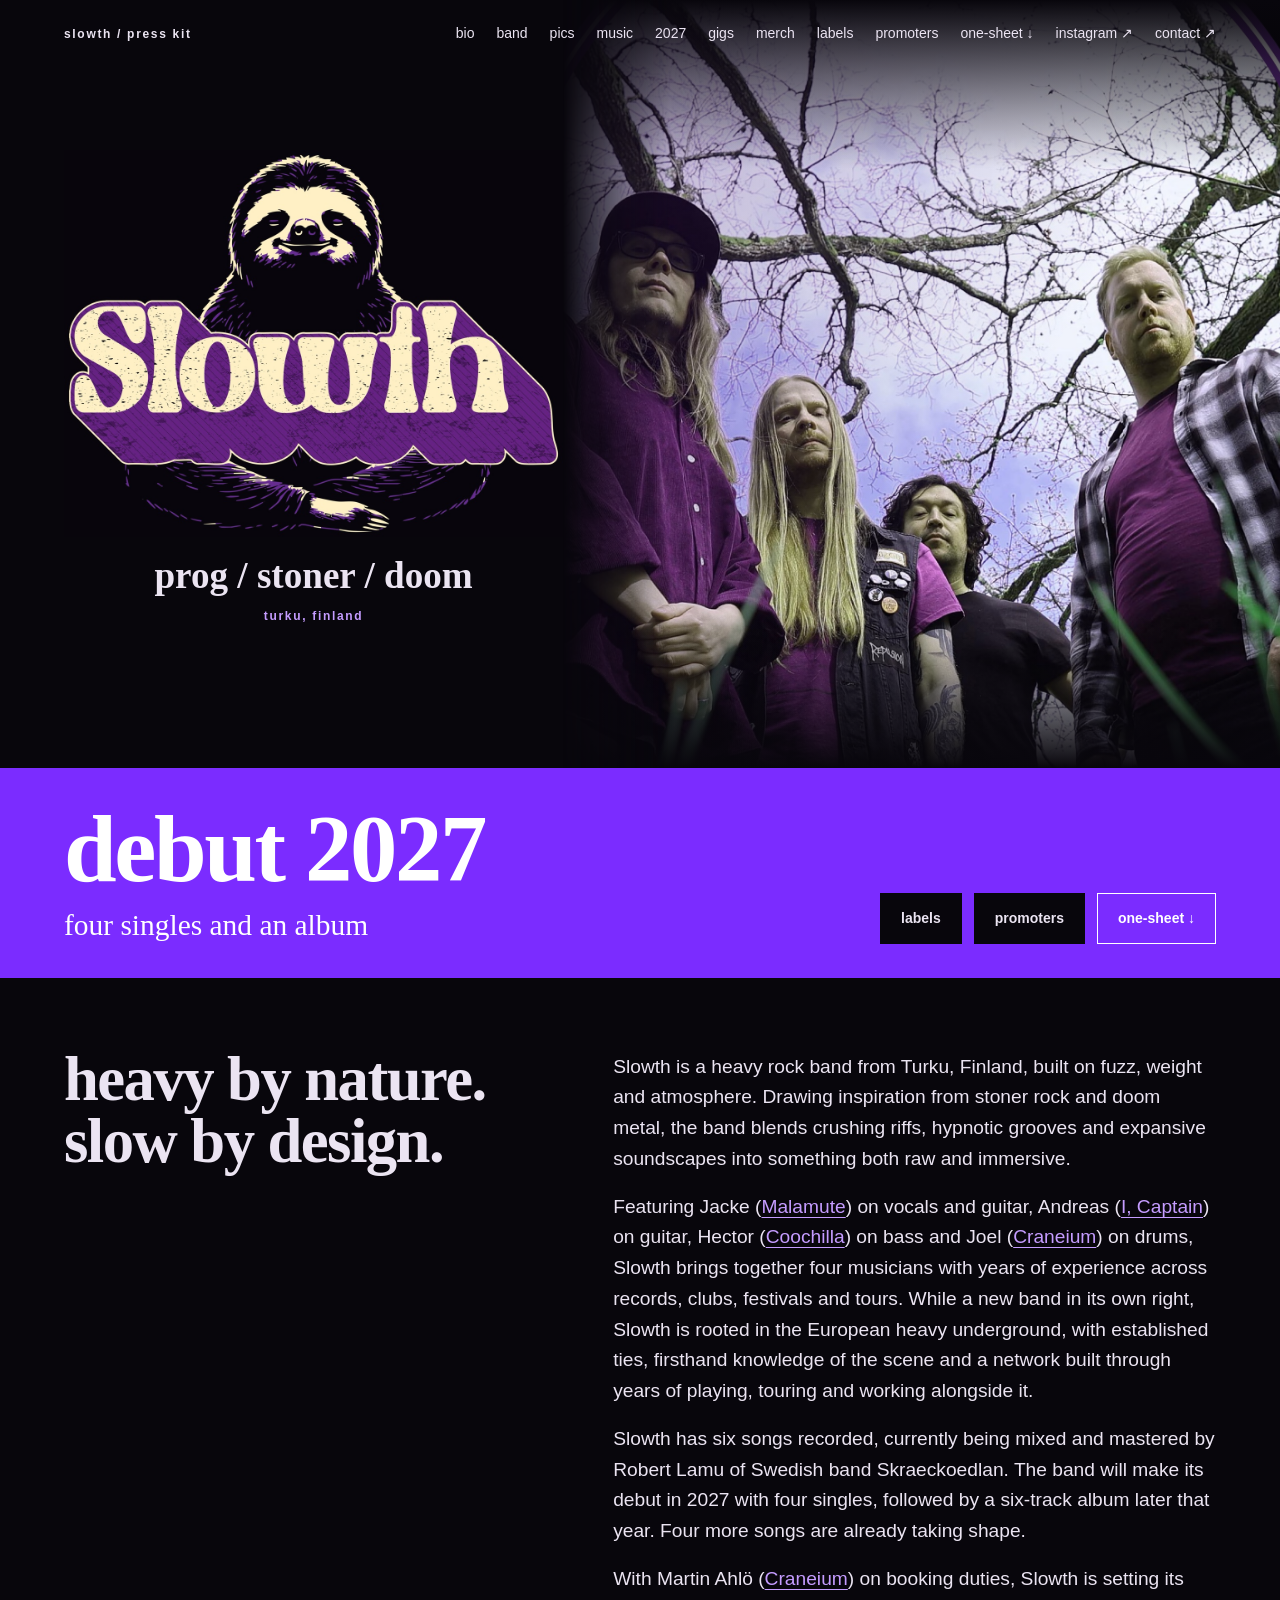
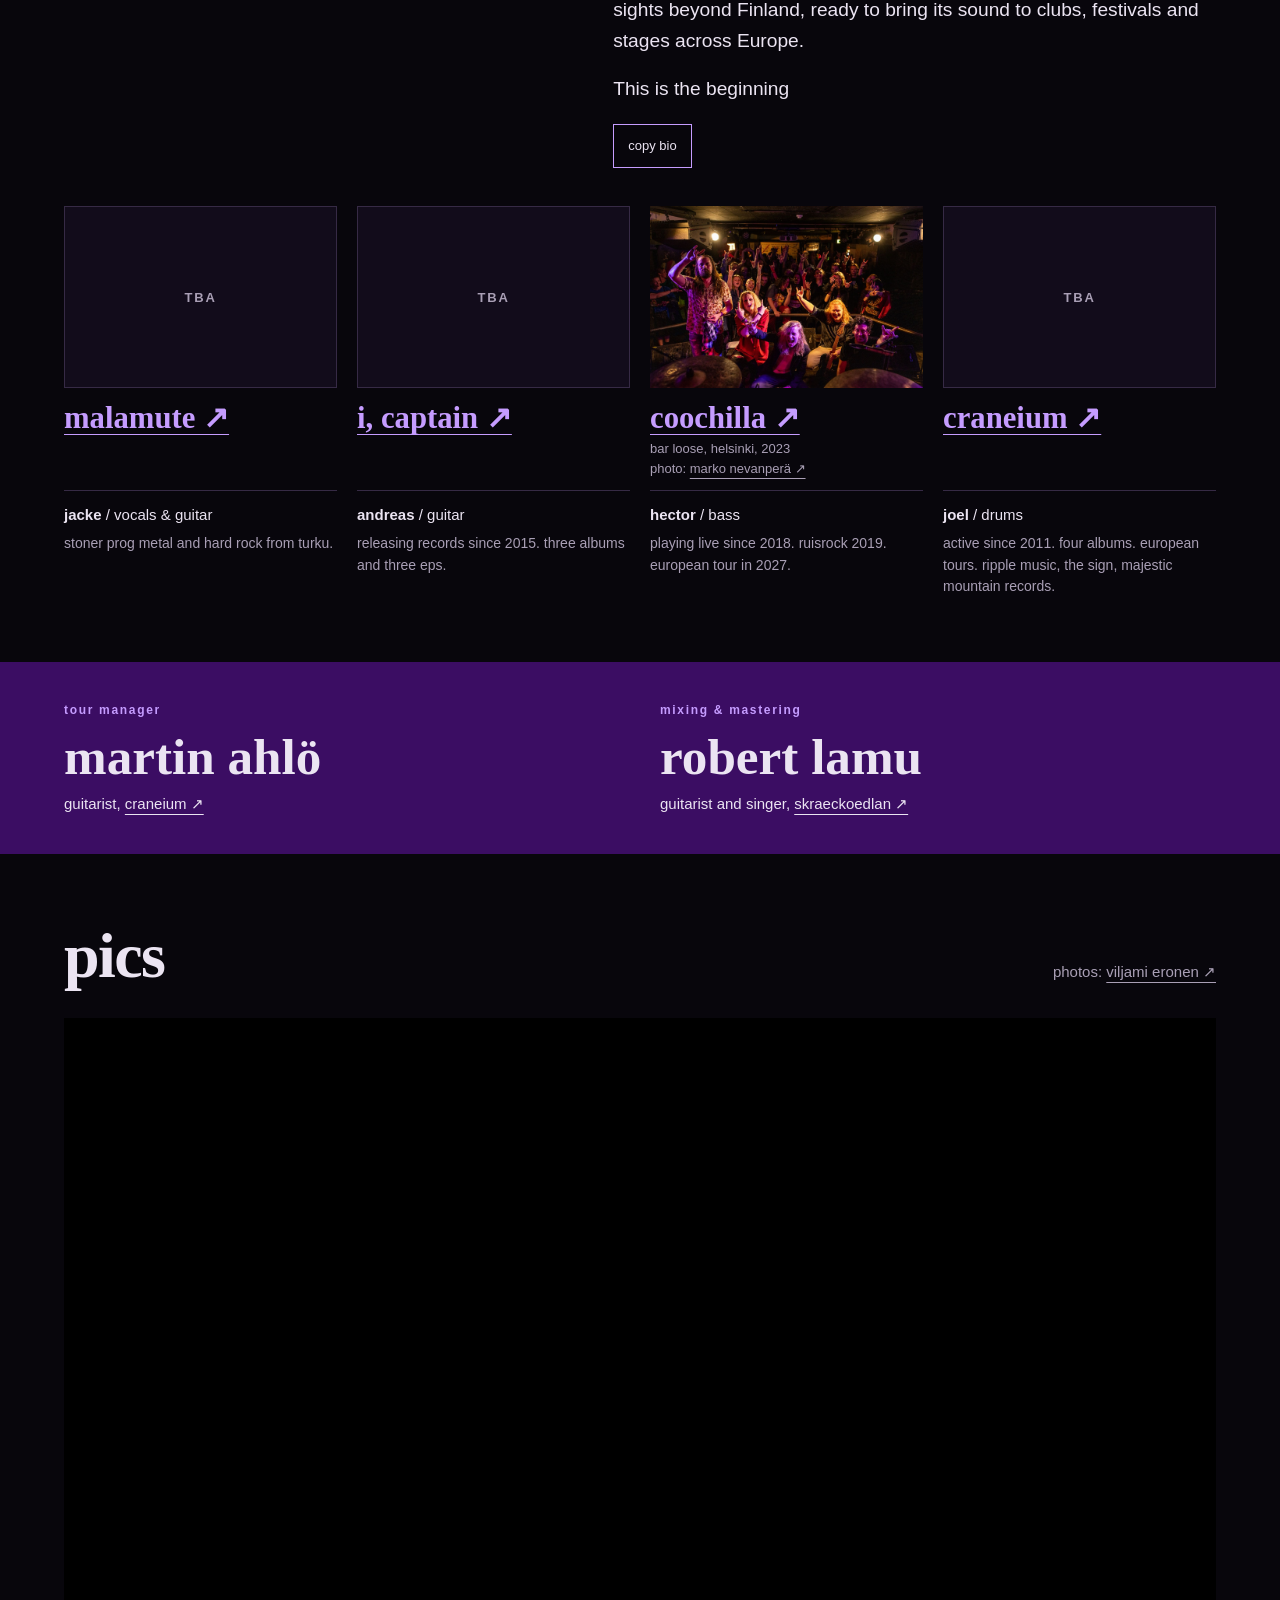
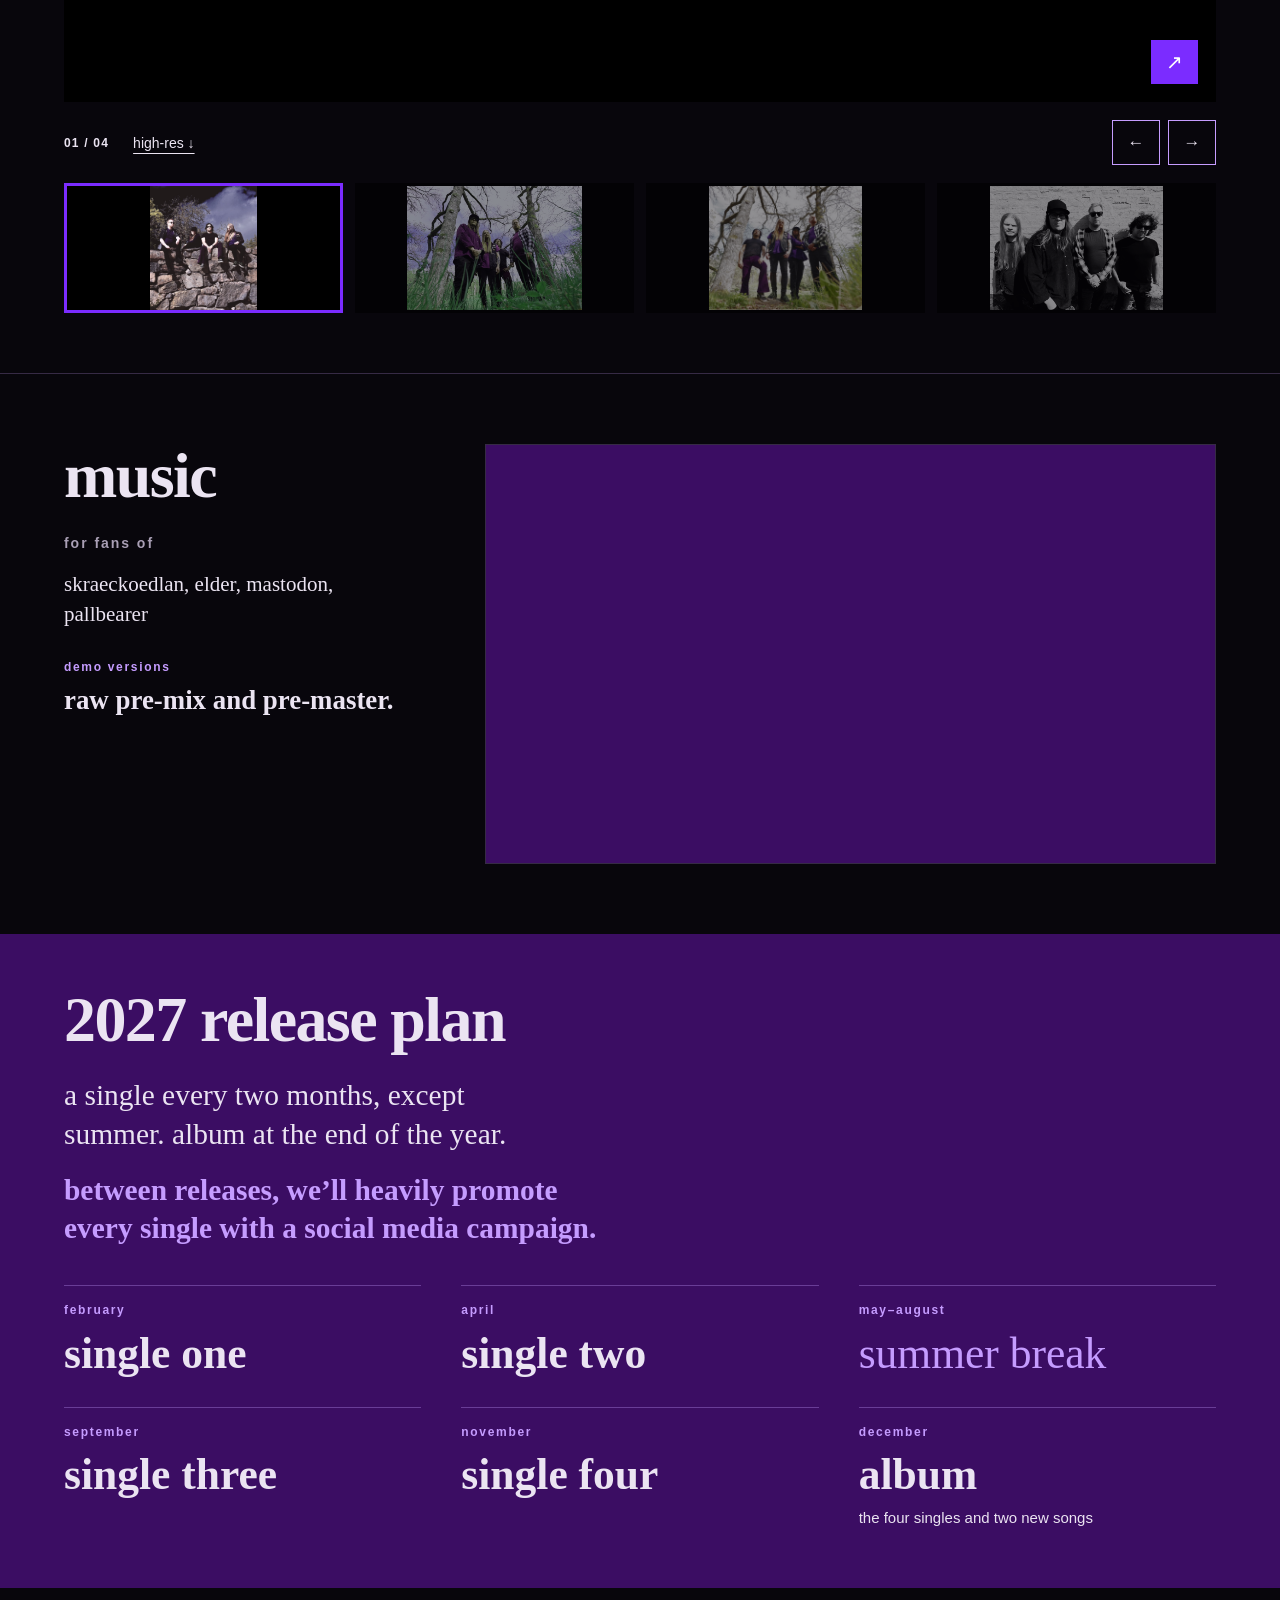
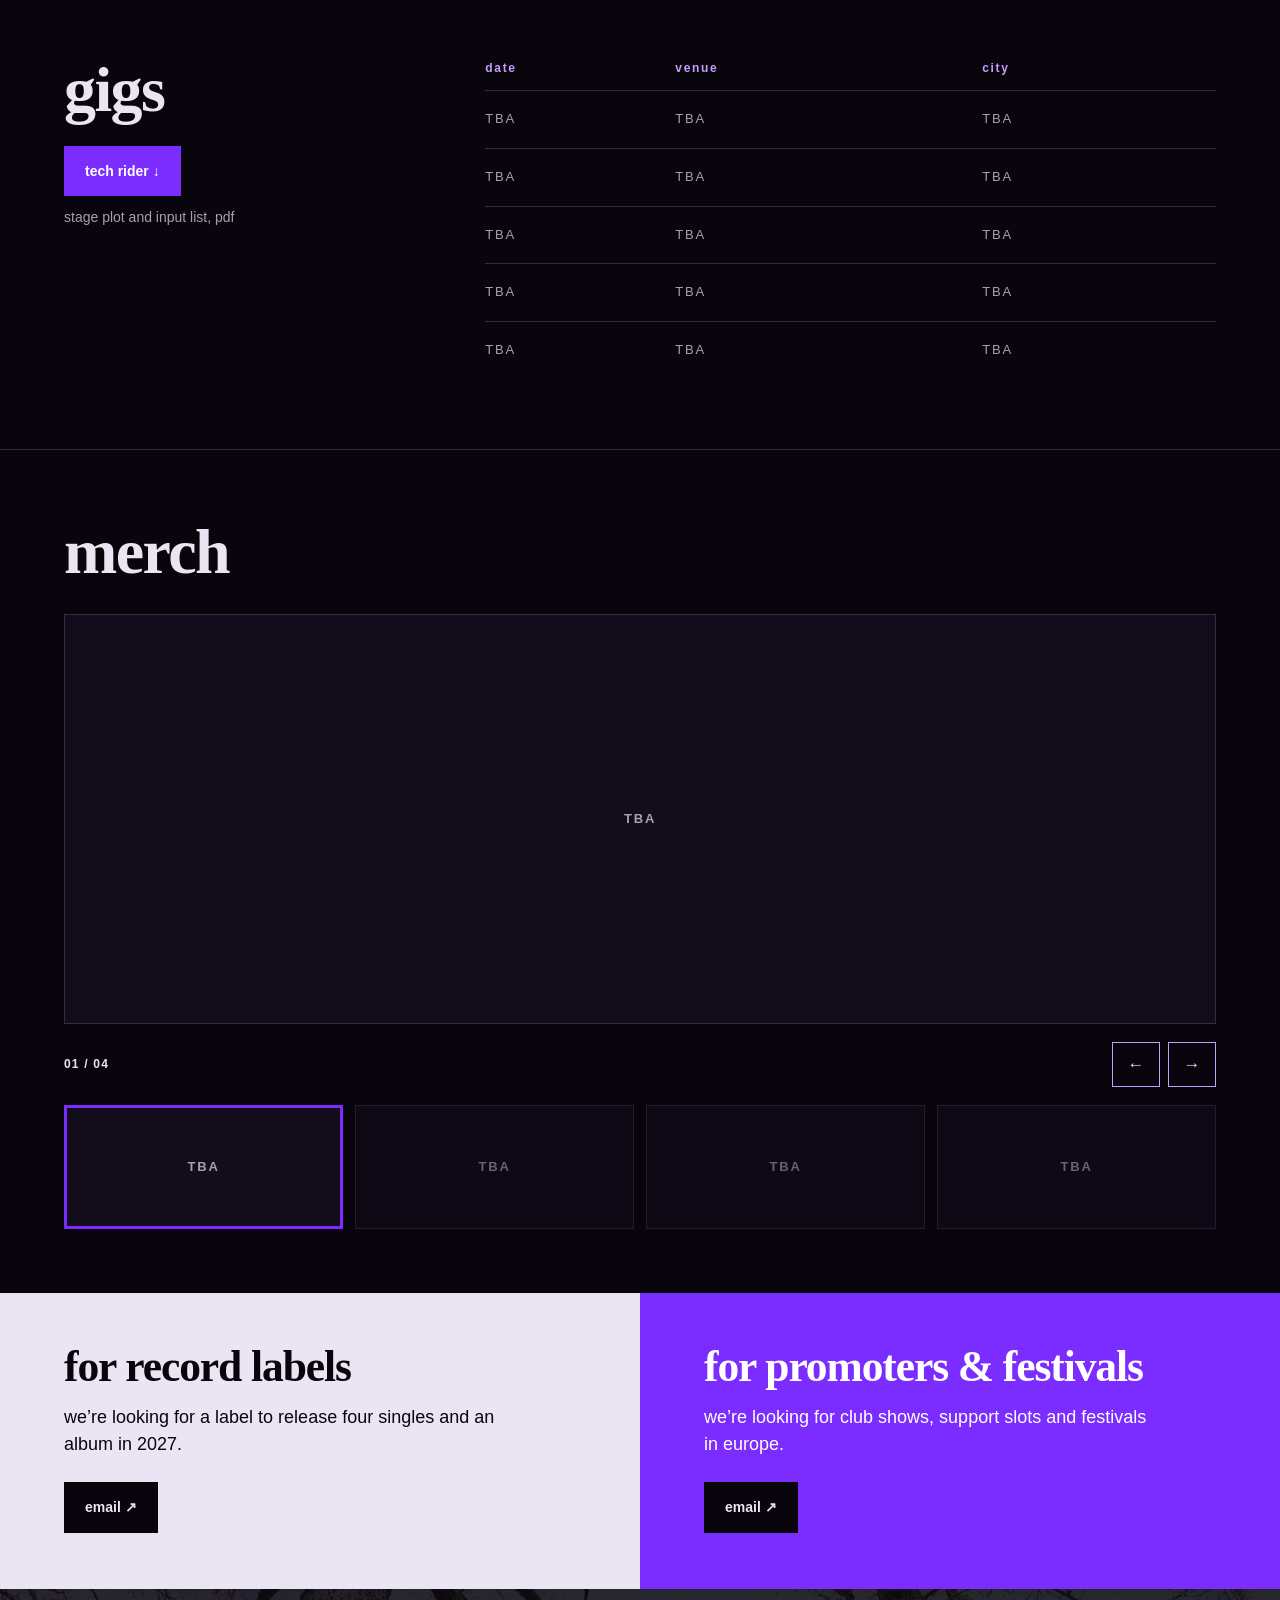
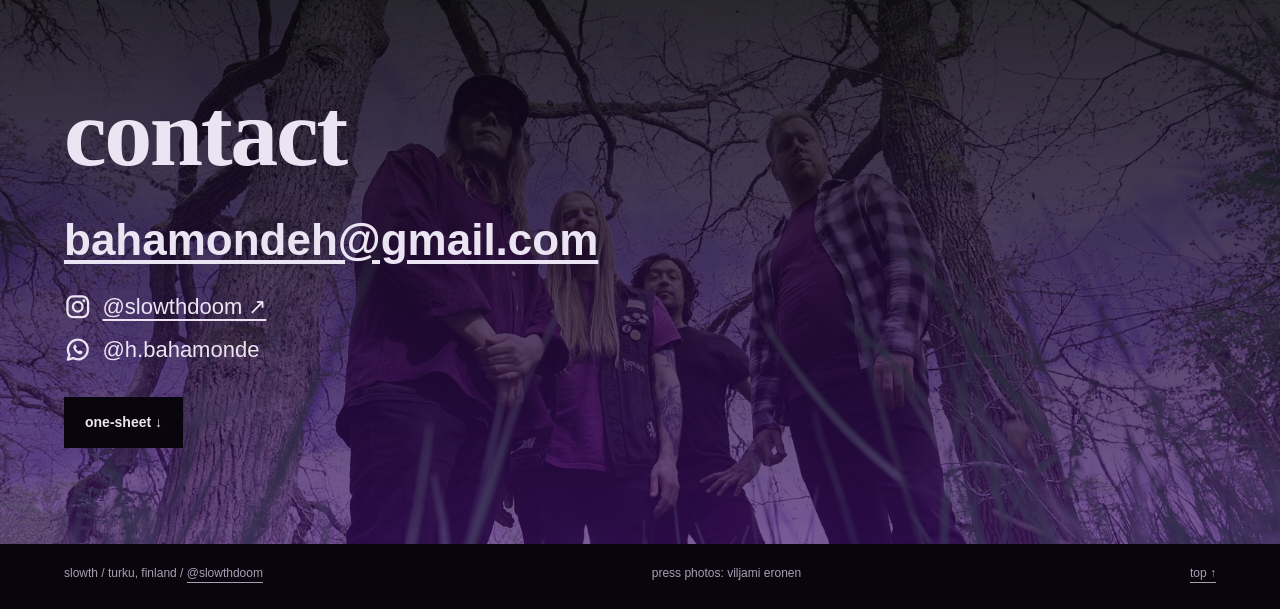
==== commit cec3fd90: "New bio and bio heading Heading: "heavy by nature. slow by design." The new five-paragraph bio repla" ====
--- a/site/index.html
+++ b/site/index.html
@@ -19,10 +19,10 @@
 <meta name="twitter:card" content="summary_large_image">
 <link rel="icon" href="assets/favicon.png?v=ab181214cb" type="image/png" sizes="64x64">
 <link rel="apple-touch-icon" href="assets/apple-touch-icon.png?v=e26ca2ed12">
-<link rel="stylesheet" href="style.css?v=2ba5522770">
+<link rel="stylesheet" href="style.css?v=b251e5edb8">
 <script defer src="gallery.js?v=43ba15033c"></script>
 <script defer src="merch.js?v=c1b5062744"></script>
-<script defer src="copy.js?v=e8d5ff7128"></script>
+<script defer src="copy.js?v=21ed119a2f"></script>
 </head>
 <body>
 <a class="skip" href="#main">skip to content</a>
@@ -40,7 +40,7 @@
       <a href="#merch">merch</a>
       <a href="#labels">labels</a>
       <a href="#promoters">promoters</a>
-      <a href="assets/slowth-one-sheet.pdf?v=2d45326fef" download>one-sheet&nbsp;↓</a>
+      <a href="assets/slowth-one-sheet.pdf?v=84aeff7d9b" download>one-sheet&nbsp;↓</a>
       <a href="https://www.instagram.com/slowthdoom/" target="_blank" rel="noopener noreferrer">instagram&nbsp;↗</a>
       <a href="#contact">contact&nbsp;↗</a>
     </div>
@@ -63,15 +63,21 @@
     <div class="actions">
       <a class="button" href="#labels">labels</a>
       <a class="button" href="#promoters">promoters</a>
-      <a class="button ghost" href="assets/slowth-one-sheet.pdf?v=2d45326fef" download>one-sheet ↓</a>
+      <a class="button ghost" href="assets/slowth-one-sheet.pdf?v=84aeff7d9b" download>one-sheet ↓</a>
     </div>
   </div>
 </section>
 
 <section class="section wrap" id="bio" aria-labelledby="bio-title">
-  <h2 id="bio-title">a new band.<br>old roots.</h2>
-  <div>
-    <p class="bio-text" id="bio-text">Slowth is a prog, stoner and doom band from Turku, Finland: Jacke (<a href="https://www.instagram.com/malamuteband/" target="_blank" rel="noopener noreferrer">Malamute</a>) on vocals and guitar, Andreas (<a href="https://www.instagram.com/icaptainband/" target="_blank" rel="noopener noreferrer">I, Captain</a>) on guitar, Hector (<a href="https://www.instagram.com/coochilla/" target="_blank" rel="noopener noreferrer">Coochilla</a>) on bass and Joel (<a href="https://www.instagram.com/craneiumband/" target="_blank" rel="noopener noreferrer">Craneium</a>) on drums. Between them they have years of records, club shows, festivals and tours with their other bands. Slowth has recorded six songs, which are being mixed and mastered by Robert Lamu of the Swedish band Skraeckoedlan. The band debuts in 2027 with four singles, followed by a six-song album at the end of the year. Four new songs are being written. Martin Ahlö, guitarist of <a href="https://www.instagram.com/craneiumband/" target="_blank" rel="noopener noreferrer">Craneium</a>, is the tour manager. Slowth is looking to play and tour in Europe.</p>
+  <h2 id="bio-title">heavy by nature.<br>slow by design.</h2>
+  <div>
+    <div class="bio-text" id="bio-text">
+      <p>Slowth is a heavy rock band from Turku, Finland, built on fuzz, weight and atmosphere. Drawing inspiration from stoner rock and doom metal, the band blends crushing riffs, hypnotic grooves and expansive soundscapes into something both raw and immersive.</p>
+      <p>Featuring Jacke (<a href="https://www.instagram.com/malamuteband/" target="_blank" rel="noopener noreferrer">Malamute</a>) on vocals and guitar, Andreas (<a href="https://www.instagram.com/icaptainband/" target="_blank" rel="noopener noreferrer">I, Captain</a>) on guitar, Hector (<a href="https://www.instagram.com/coochilla/" target="_blank" rel="noopener noreferrer">Coochilla</a>) on bass and Joel (<a href="https://www.instagram.com/craneiumband/" target="_blank" rel="noopener noreferrer">Craneium</a>) on drums, Slowth brings together four musicians with years of experience across records, clubs, festivals and tours. While a new band in its own right, Slowth is rooted in the European heavy underground, with established ties, firsthand knowledge of the scene and a network built through years of playing, touring and working alongside it.</p>
+      <p>Slowth has six songs recorded, currently being mixed and mastered by Robert Lamu of Swedish band Skraeckoedlan. The band will make its debut in 2027 with four singles, followed by a six-track album later that year. Four more songs are already taking shape.</p>
+      <p>With Martin Ahlö (<a href="https://www.instagram.com/craneiumband/" target="_blank" rel="noopener noreferrer">Craneium</a>) on booking duties, Slowth is setting its sights beyond Finland, ready to bring its sound to clubs, festivals and stages across Europe.</p>
+      <p>This is the beginning</p>
+    </div>
     <button class="copy" type="button" data-copy="bio-text" hidden>copy bio</button>
   </div>
 </section>
@@ -182,7 +188,7 @@
 <section class="section wrap gigs" id="gigs" aria-labelledby="gigs-title">
   <div>
     <h2 id="gigs-title">gigs</h2>
-    <a class="button rider" href="assets/slowth-tech-rider.pdf?v=18cf127734" download="slowth-tech-rider.pdf">tech rider ↓</a>
+    <a class="button rider" href="assets/slowth-tech-rider.pdf?v=ee84b4f8a1" download="slowth-tech-rider.pdf">tech rider ↓</a>
     <p class="muted rider-note">stage plot and input list, pdf</p>
   </div>
   <div>
@@ -245,7 +251,7 @@
     <a class="email" href="mailto:bahamondeh@gmail.com?subject=Slowth">bahamondeh@gmail.com</a>
     <p class="social"><a href="https://www.instagram.com/slowthdoom/" target="_blank" rel="noopener noreferrer"><svg class="icon" viewBox="0 0 24 24" role="img" aria-label="instagram" fill="none" stroke="currentColor" stroke-width="2"><rect x="3" y="3" width="18" height="18" rx="5"/><circle cx="12" cy="12" r="4.2"/><circle cx="17.3" cy="6.7" r="1.2" fill="currentColor" stroke="none"/></svg>@slowthdoom&nbsp;↗</a></p>
     <p class="social"><svg class="icon" viewBox="0 0 24 24" role="img" aria-label="whatsapp" fill="none" stroke="currentColor" stroke-width="2" stroke-linejoin="round"><path d="M3.4 20.6l1.3-4.4A8.6 8.6 0 1 1 7.9 19.3z"/><path fill="currentColor" stroke="none" d="M9.1 7.6c.3-.3.8-.3 1 .1l.9 1.6c.2.3.1.7-.1 1l-.6.6c.5 1.1 1.4 2 2.5 2.5l.6-.6c.3-.3.7-.3 1-.1l1.6.9c.4.2.4.7.1 1l-.8.8c-.6.6-1.5.7-2.3.4-2.2-.9-3.9-2.6-4.8-4.8-.3-.8-.2-1.7.4-2.3z"/></svg>@h.bahamonde</p>
-    <div class="actions"><a class="button" href="assets/slowth-one-sheet.pdf?v=2d45326fef" download>one-sheet ↓</a></div>
+    <div class="actions"><a class="button" href="assets/slowth-one-sheet.pdf?v=84aeff7d9b" download>one-sheet ↓</a></div>
   </div>
 </section>
 </main>
--- a/site/style.css
+++ b/site/style.css
@@ -74,7 +74,13 @@
 
 /* bio: kept in normal case so it pastes correctly */
 #bio { padding-bottom: 38px; }
+/* a wider heading column, so each sentence of the heading stays on one line */
+#bio { grid-template-columns: minmax(0, 1.35fr) minmax(0, 1.65fr); }
+#bio-title { font-size: clamp(32px, 4.9vw, 68px); }
+@media (max-width: 760px) { #bio { grid-template-columns: minmax(0, 1fr); } }
 .bio-text { text-transform: none; margin: 4px 0 0; max-width: 800px; font-size: clamp(17px, 1.5vw, 21px); line-height: 1.6; }
+.bio-text p { max-width: none; margin: 0 0 .9em; }
+.bio-text p:last-child { margin-bottom: 0; }
 .bio-text a { color: var(--lilac); text-decoration-thickness: 1px; text-underline-offset: 4px; white-space: nowrap; }
 .bio-text a:hover { color: var(--bone); }
 .copy { margin-top: 20px; border: 1px solid var(--lilac); background: transparent; min-height: 44px; padding: 8px 14px; font-size: 13px; }
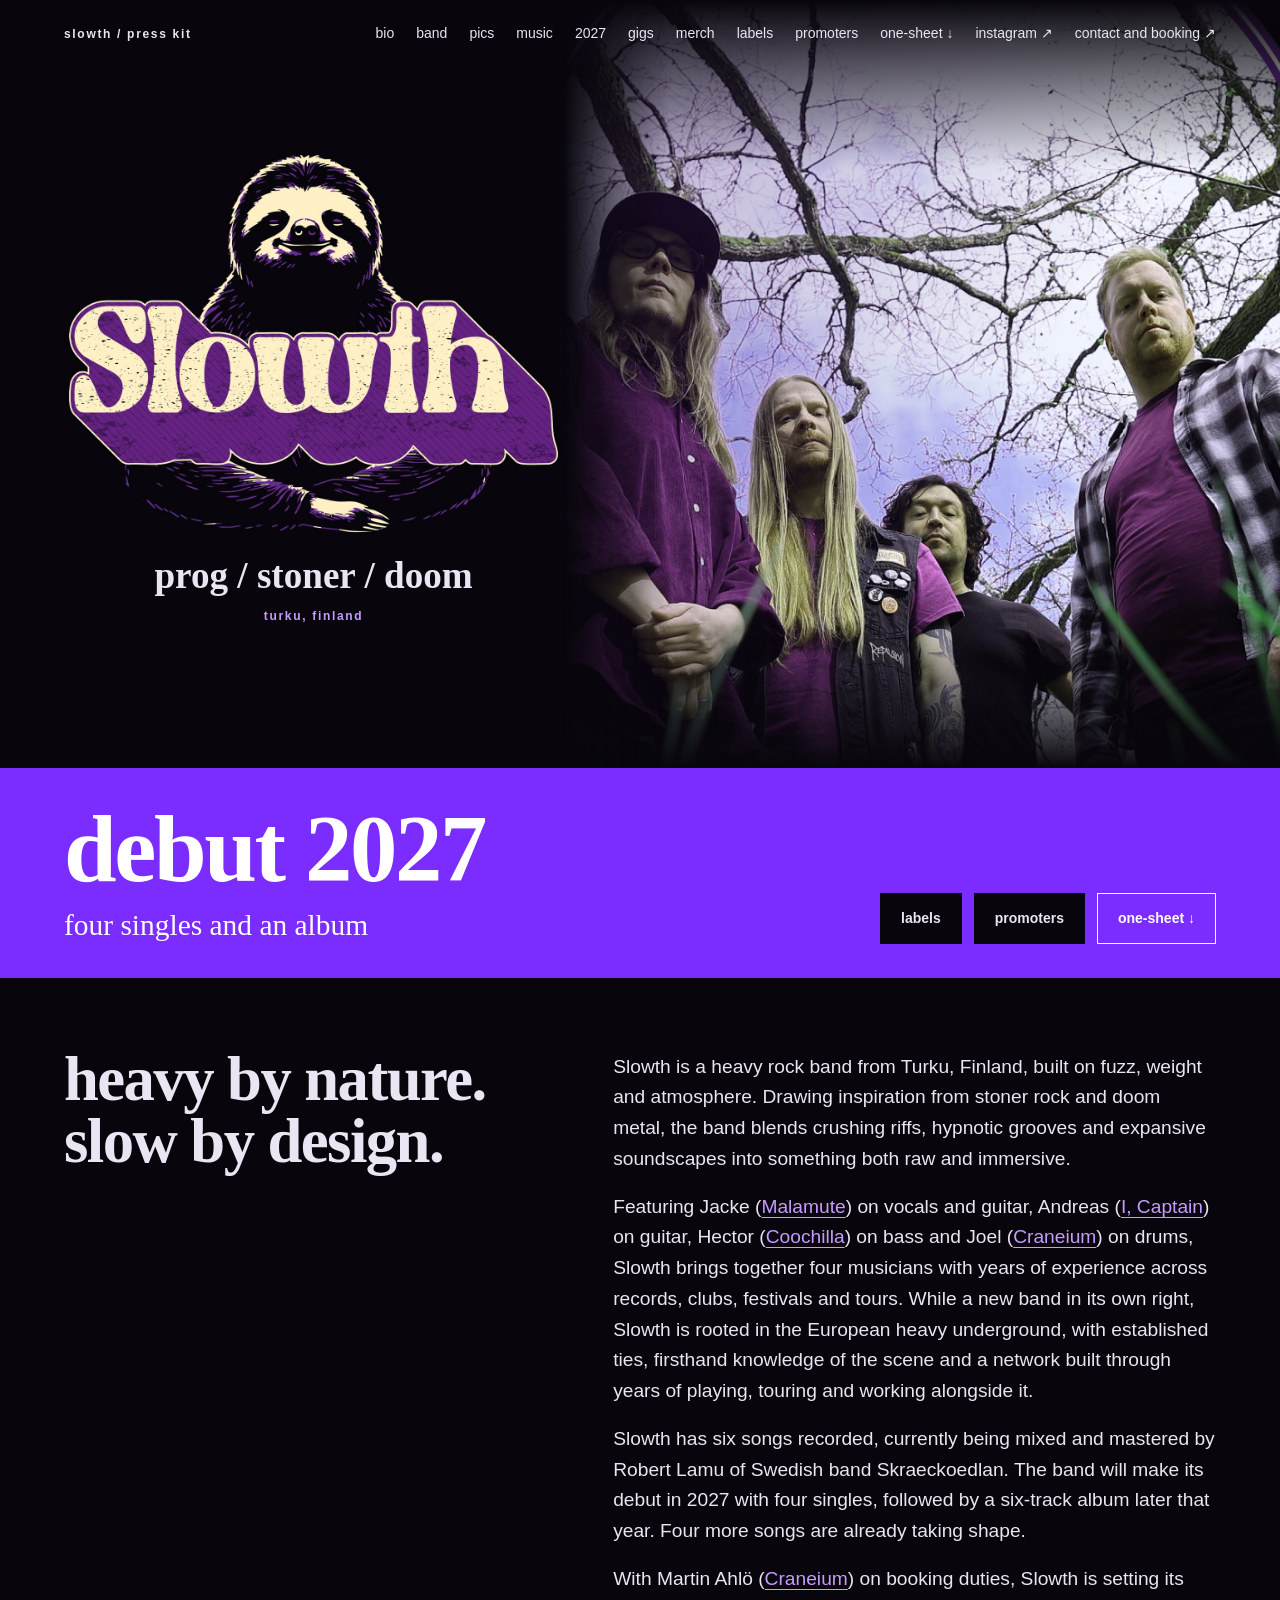
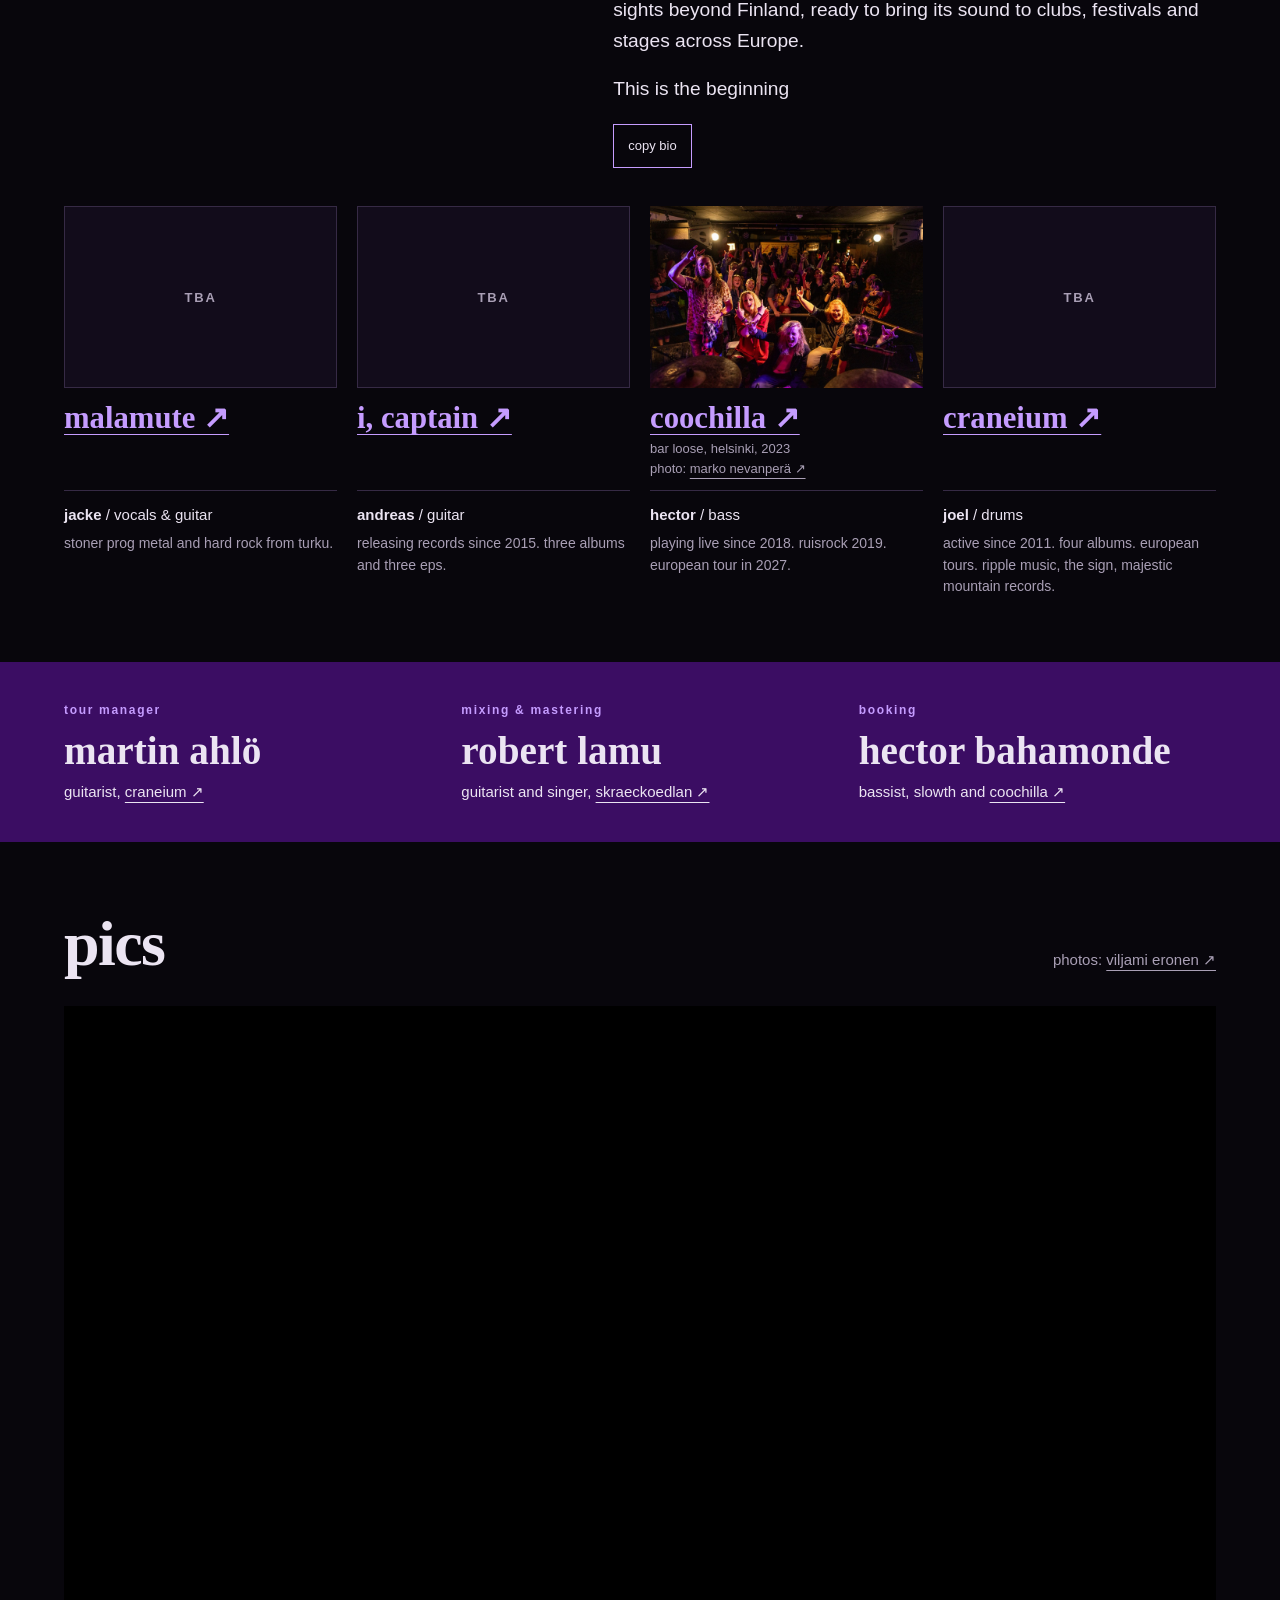
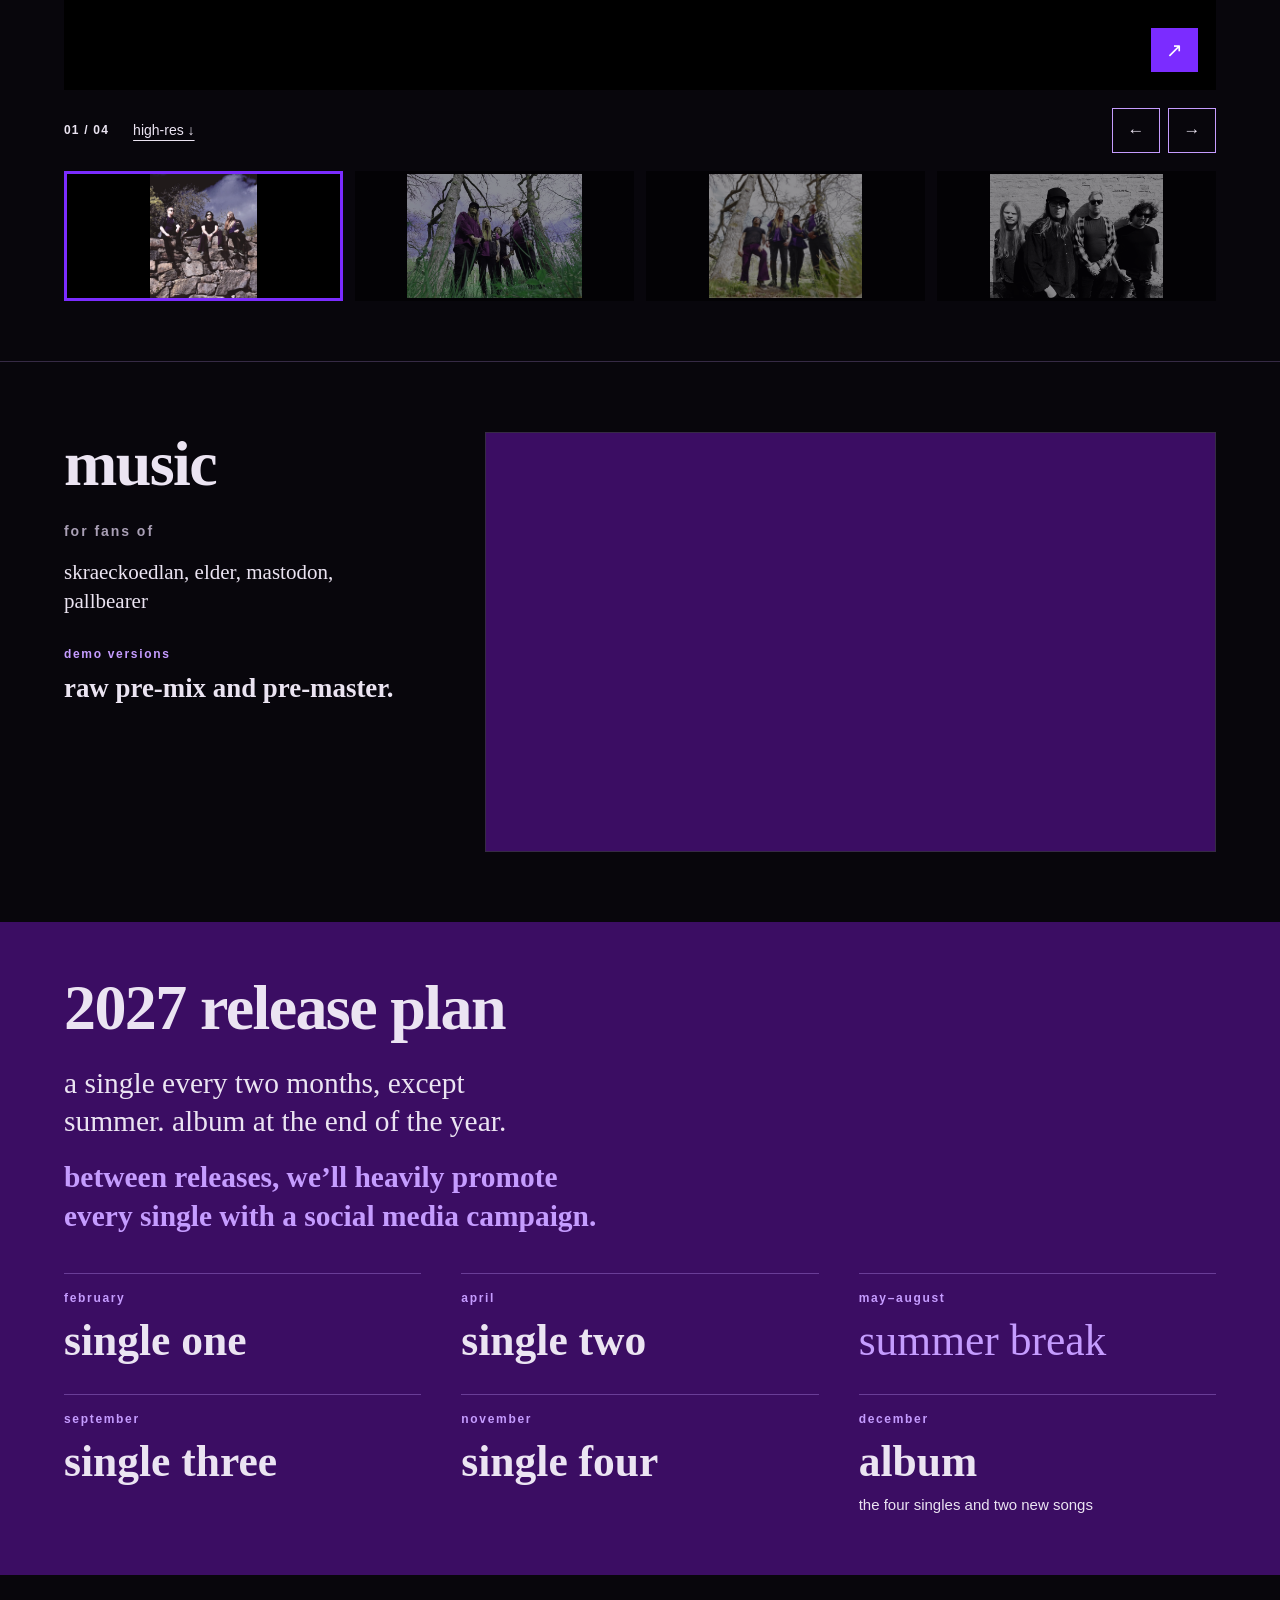
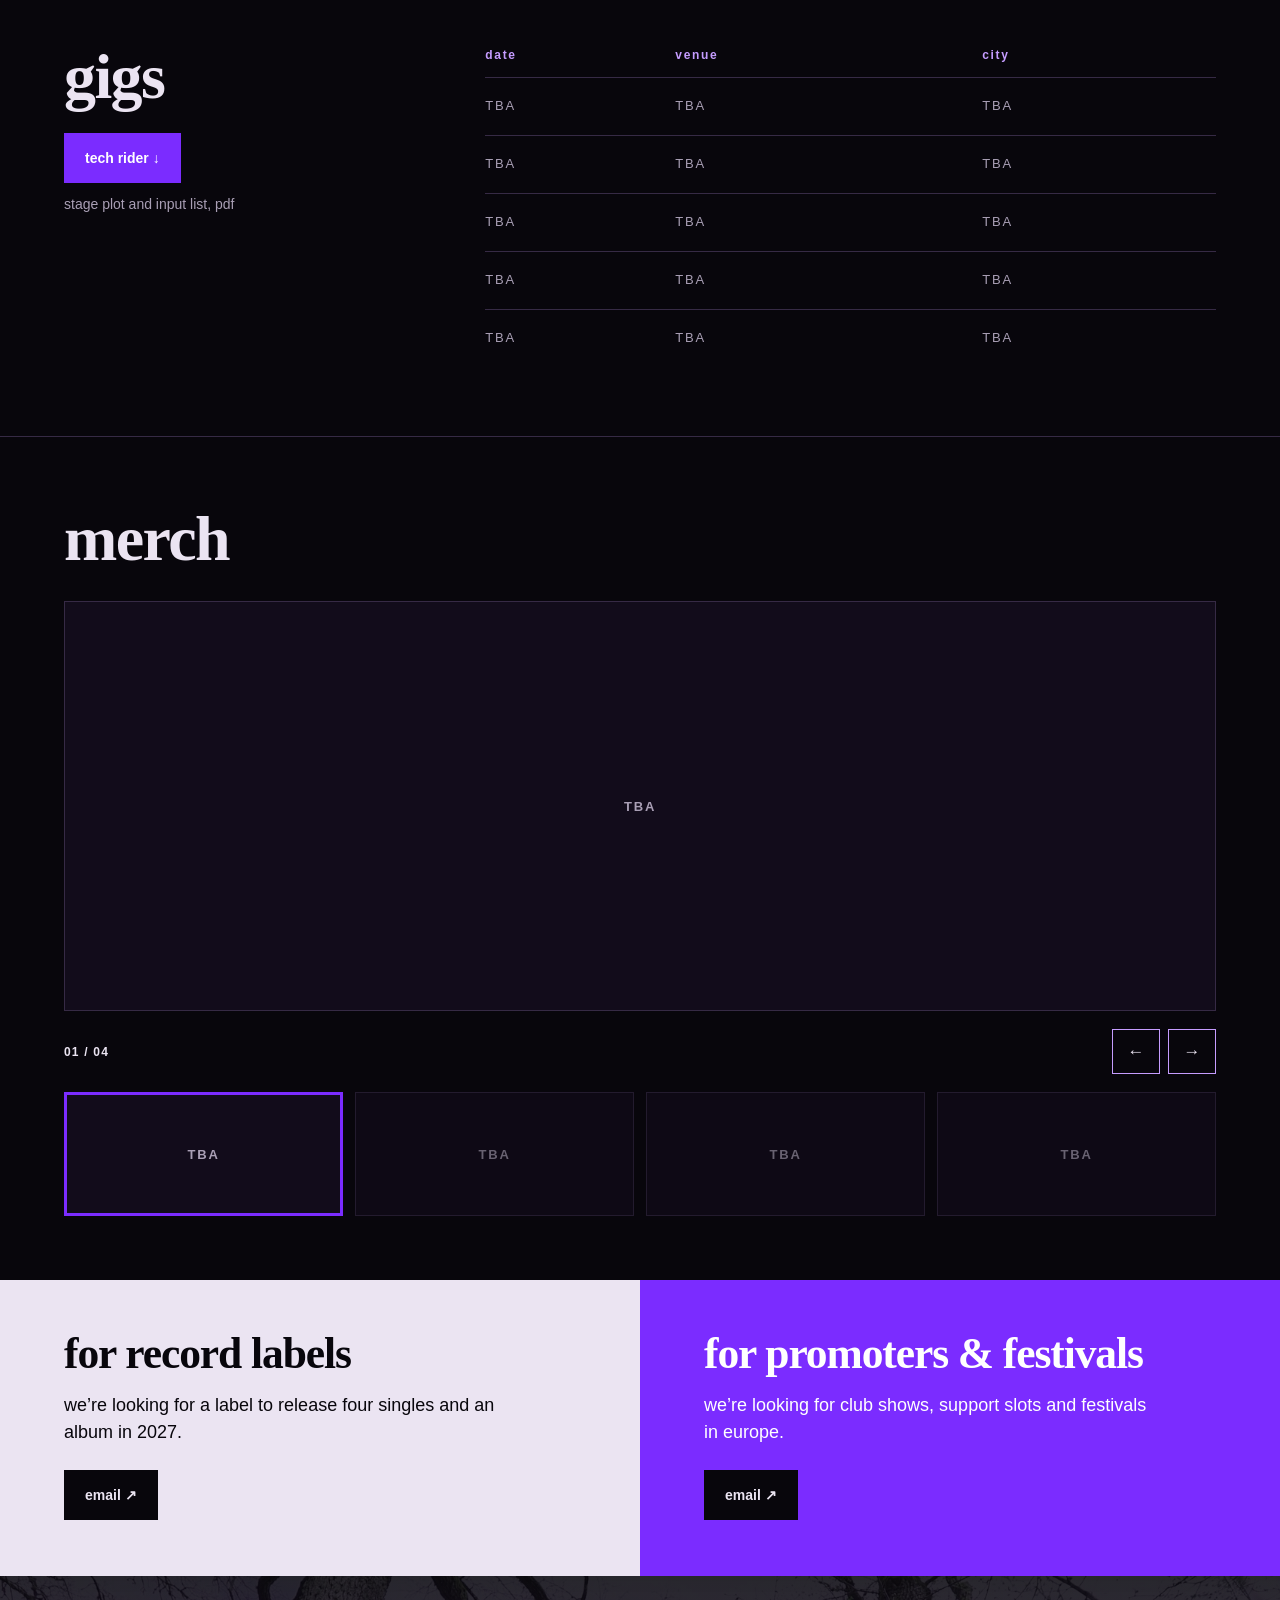
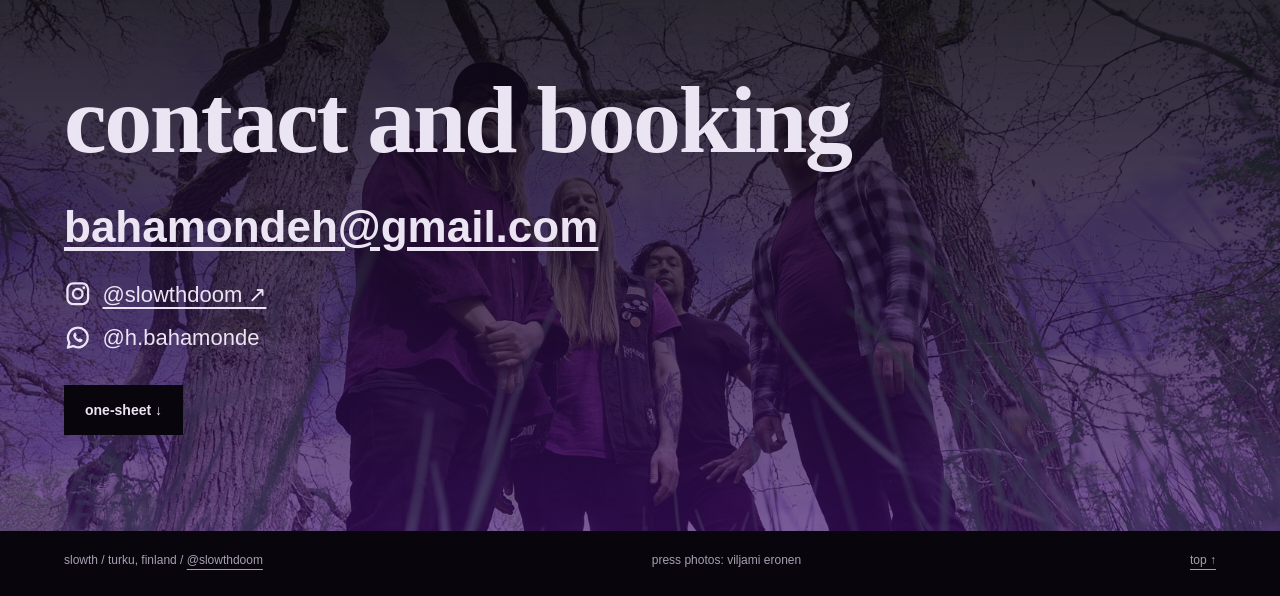
==== commit 0f25e282: "Add booking to the crew; contact becomes "contact and booking" Crew row: third column "booking / hec" ====
--- a/site/index.html
+++ b/site/index.html
@@ -19,7 +19,7 @@
 <meta name="twitter:card" content="summary_large_image">
 <link rel="icon" href="assets/favicon.png?v=ab181214cb" type="image/png" sizes="64x64">
 <link rel="apple-touch-icon" href="assets/apple-touch-icon.png?v=e26ca2ed12">
-<link rel="stylesheet" href="style.css?v=b251e5edb8">
+<link rel="stylesheet" href="style.css?v=47bd500fd6">
 <script defer src="gallery.js?v=43ba15033c"></script>
 <script defer src="merch.js?v=c1b5062744"></script>
 <script defer src="copy.js?v=21ed119a2f"></script>
@@ -40,9 +40,9 @@
       <a href="#merch">merch</a>
       <a href="#labels">labels</a>
       <a href="#promoters">promoters</a>
-      <a href="assets/slowth-one-sheet.pdf?v=84aeff7d9b" download>one-sheet&nbsp;↓</a>
+      <a href="assets/slowth-one-sheet.pdf?v=23629755ae" download>one-sheet&nbsp;↓</a>
       <a href="https://www.instagram.com/slowthdoom/" target="_blank" rel="noopener noreferrer">instagram&nbsp;↗</a>
-      <a href="#contact">contact&nbsp;↗</a>
+      <a href="#contact">contact and booking&nbsp;↗</a>
     </div>
   </nav>
   <div class="hero-photo"><img src="assets/photos/slowth-rip.jpg" width="1700" height="1700" fetchpriority="high" alt="The four members of Slowth standing in tall grass under bare trees"></div>
@@ -63,7 +63,7 @@
     <div class="actions">
       <a class="button" href="#labels">labels</a>
       <a class="button" href="#promoters">promoters</a>
-      <a class="button ghost" href="assets/slowth-one-sheet.pdf?v=84aeff7d9b" download>one-sheet ↓</a>
+      <a class="button ghost" href="assets/slowth-one-sheet.pdf?v=23629755ae" download>one-sheet ↓</a>
     </div>
   </div>
 </section>
@@ -127,6 +127,11 @@
       <h2 class="small">mixing &amp; mastering</h2>
       <p class="crew-name">robert lamu</p>
       <p class="crew-band">guitarist and singer, <a href="https://www.skraeckoedlan.com/" target="_blank" rel="noopener noreferrer">skraeckoedlan ↗</a></p>
+    </div>
+    <div>
+      <h2 class="small">booking</h2>
+      <p class="crew-name">hector bahamonde</p>
+      <p class="crew-band">bassist, slowth and <a href="https://www.instagram.com/coochilla/" target="_blank" rel="noopener noreferrer">coochilla ↗</a></p>
     </div>
   </div>
 </section>
@@ -247,11 +252,11 @@
 
 <section class="contact" id="contact" aria-labelledby="contact-title">
   <div class="wrap">
-    <h2 id="contact-title">contact</h2>
+    <h2 id="contact-title">contact and booking</h2>
     <a class="email" href="mailto:bahamondeh@gmail.com?subject=Slowth">bahamondeh@gmail.com</a>
     <p class="social"><a href="https://www.instagram.com/slowthdoom/" target="_blank" rel="noopener noreferrer"><svg class="icon" viewBox="0 0 24 24" role="img" aria-label="instagram" fill="none" stroke="currentColor" stroke-width="2"><rect x="3" y="3" width="18" height="18" rx="5"/><circle cx="12" cy="12" r="4.2"/><circle cx="17.3" cy="6.7" r="1.2" fill="currentColor" stroke="none"/></svg>@slowthdoom&nbsp;↗</a></p>
     <p class="social"><svg class="icon" viewBox="0 0 24 24" role="img" aria-label="whatsapp" fill="none" stroke="currentColor" stroke-width="2" stroke-linejoin="round"><path d="M3.4 20.6l1.3-4.4A8.6 8.6 0 1 1 7.9 19.3z"/><path fill="currentColor" stroke="none" d="M9.1 7.6c.3-.3.8-.3 1 .1l.9 1.6c.2.3.1.7-.1 1l-.6.6c.5 1.1 1.4 2 2.5 2.5l.6-.6c.3-.3.7-.3 1-.1l1.6.9c.4.2.4.7.1 1l-.8.8c-.6.6-1.5.7-2.3.4-2.2-.9-3.9-2.6-4.8-4.8-.3-.8-.2-1.7.4-2.3z"/></svg>@h.bahamonde</p>
-    <div class="actions"><a class="button" href="assets/slowth-one-sheet.pdf?v=84aeff7d9b" download>one-sheet ↓</a></div>
+    <div class="actions"><a class="button" href="assets/slowth-one-sheet.pdf?v=23629755ae" download>one-sheet ↓</a></div>
   </div>
 </section>
 </main>
--- a/site/style.css
+++ b/site/style.css
@@ -101,10 +101,12 @@
 
 /* crew */
 .crew { background: var(--plum); padding: 38px 0; }
-.crew-grid { display: grid; grid-template-columns: 1fr 1fr; gap: 28px 40px; }
+.crew-grid { display: grid; grid-template-columns: repeat(3, minmax(0, 1fr)); gap: 28px 40px; }
 .crew h2.small { margin: 0 0 10px; color: var(--lilac); }
-.crew-name { margin: 0; font: 700 clamp(34px, 4vw, 58px)/1.05 var(--display); }
+/* sized to the column (3 columns of 0.3 x window), so the longest name, "hector bahamonde", stays on one line */
+.crew-name { margin: 0; font: 700 clamp(22px, calc(3.3vw - 3px), 45px)/1.05 var(--display); }
 .crew-band { margin: 8px 0 0; font-size: 15px; }
+@media (max-width: 760px) { .crew-name { font-size: clamp(30px, 9vw, 40px); } }
 
 /* carousel */
 .photo-gallery { padding-top: 70px; padding-bottom: 60px; }
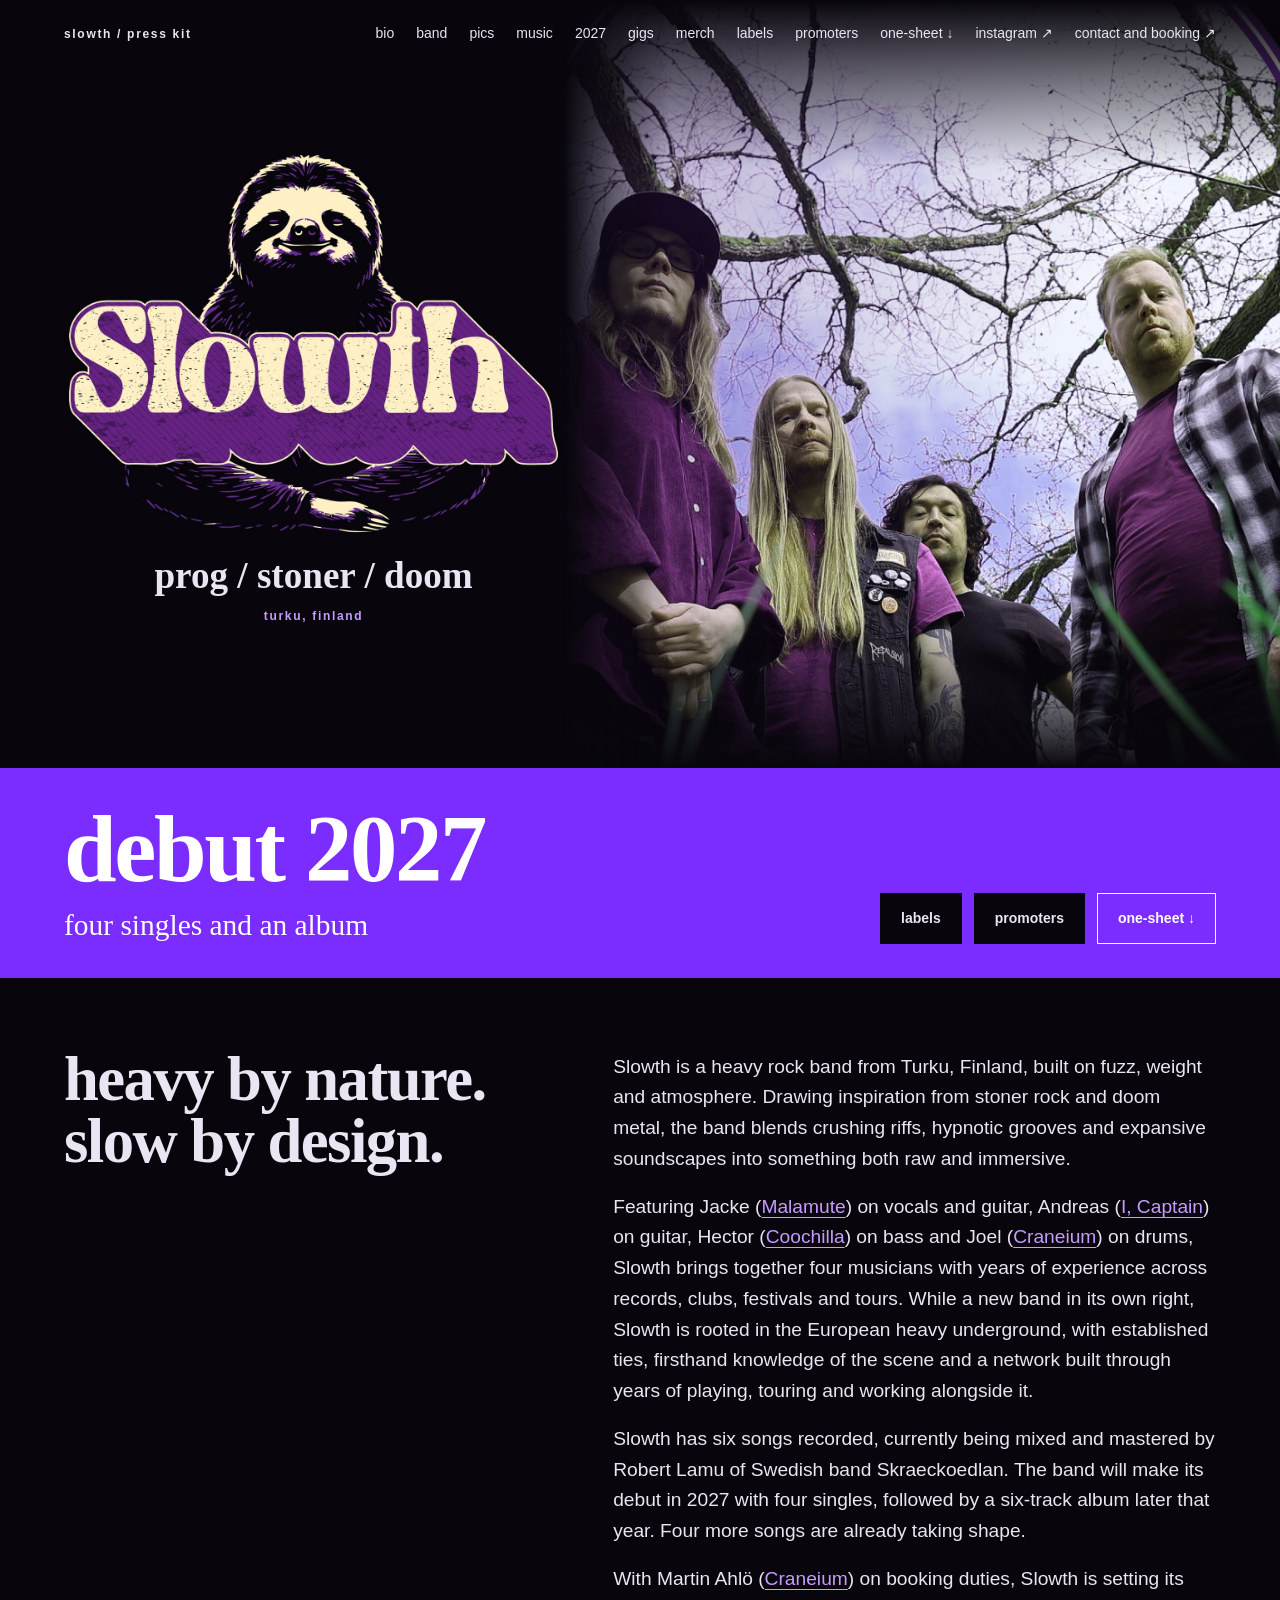
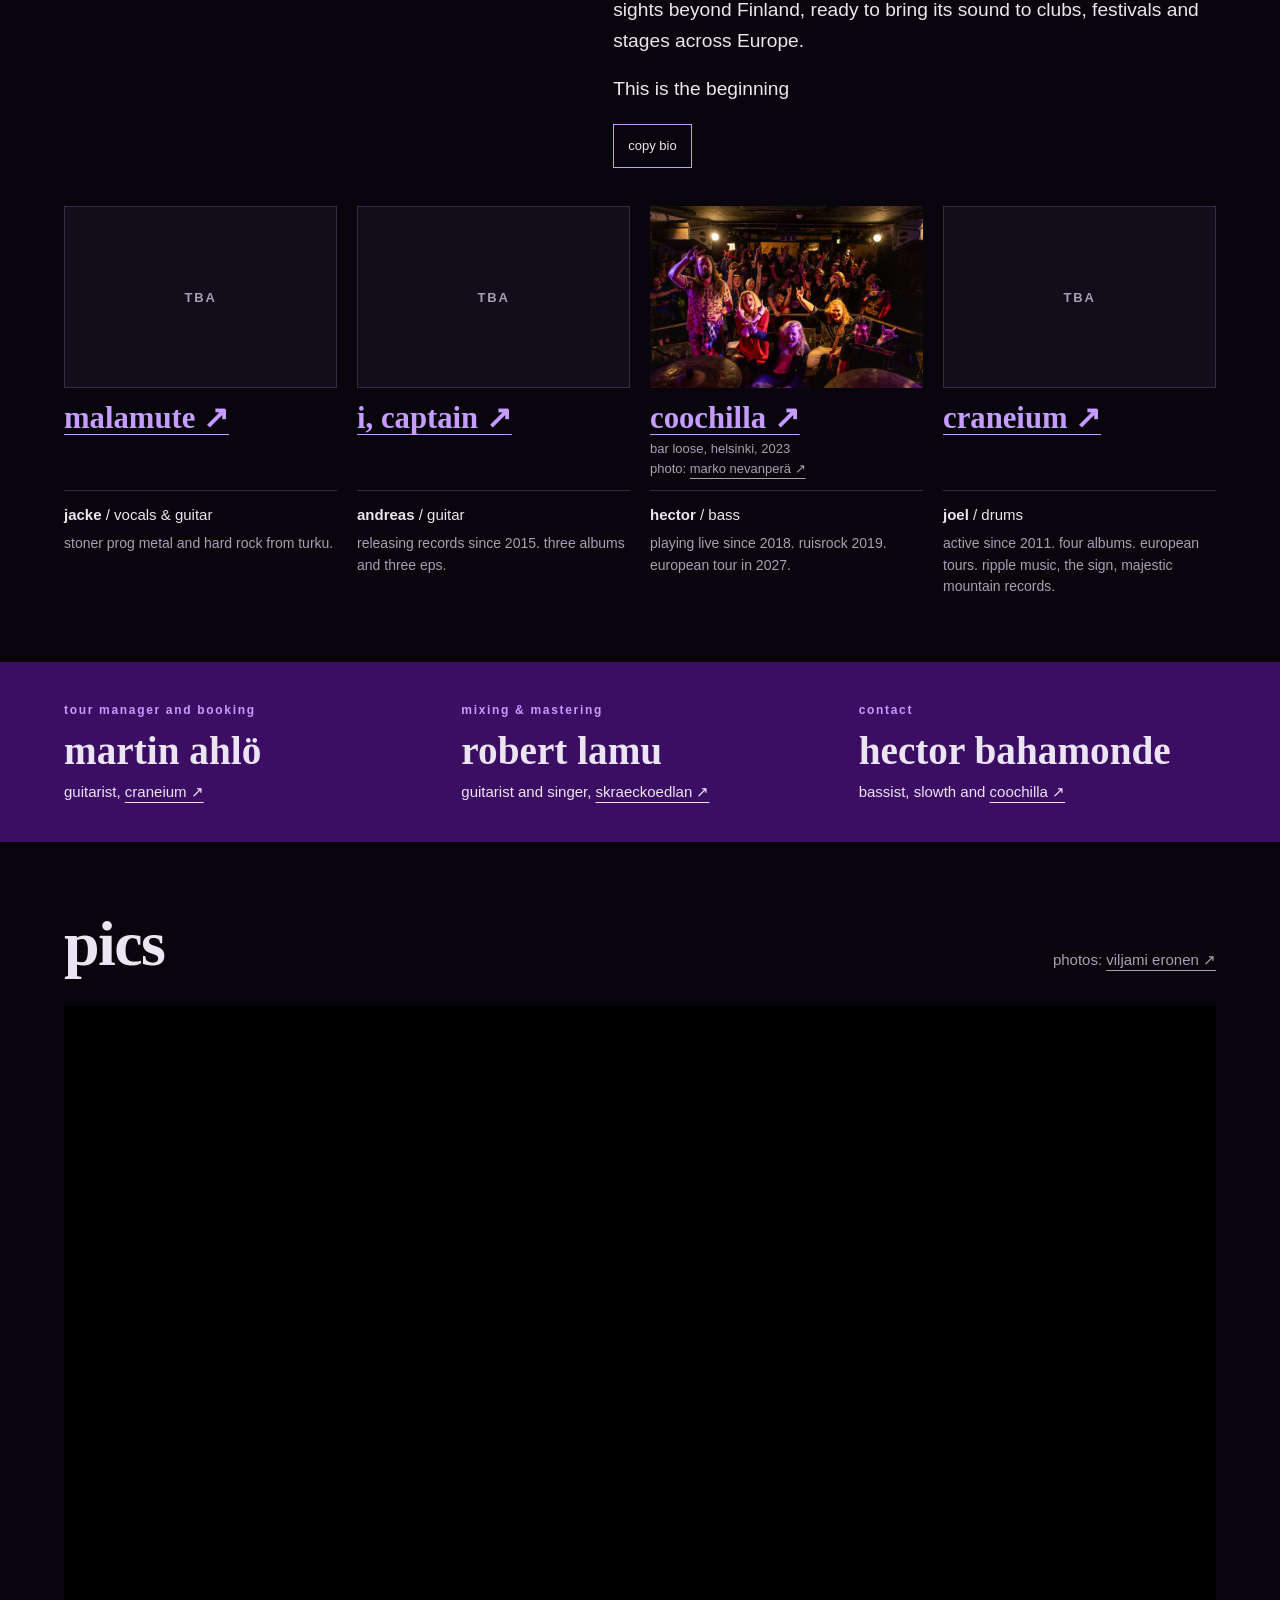
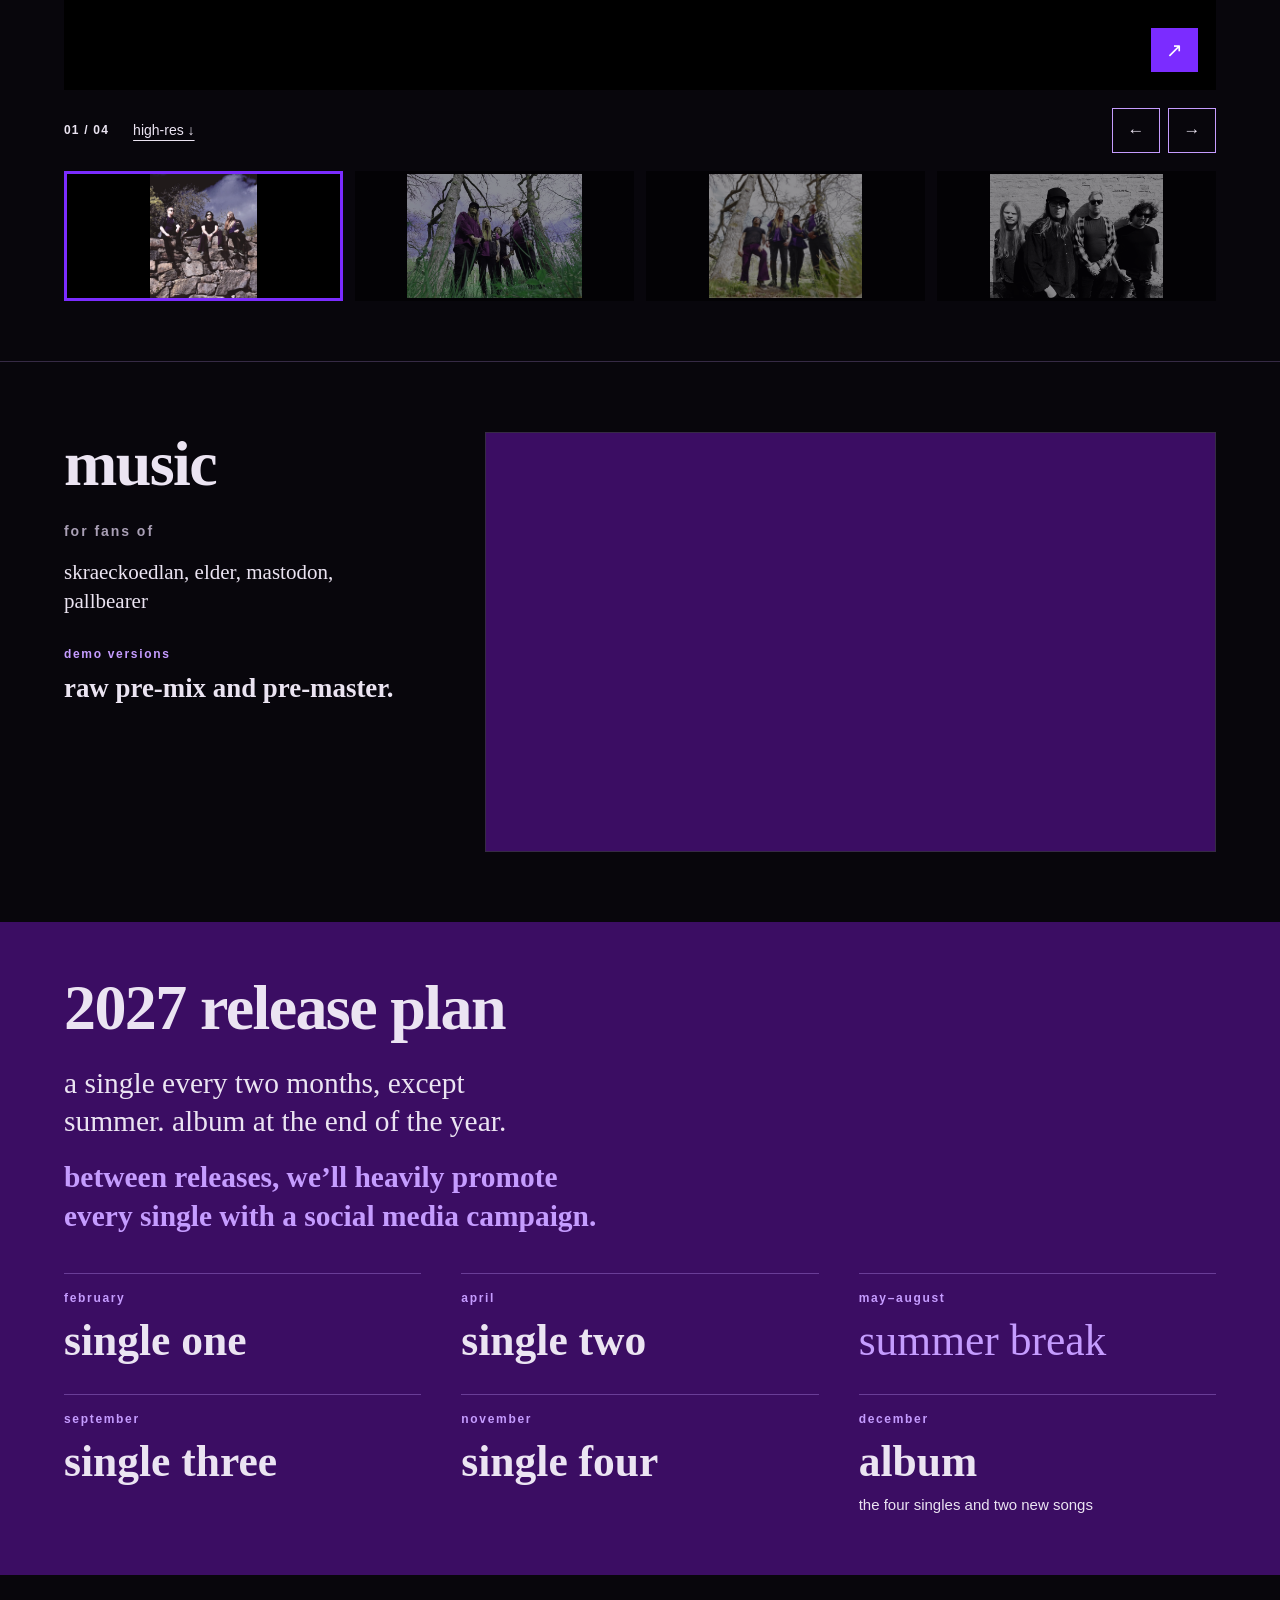
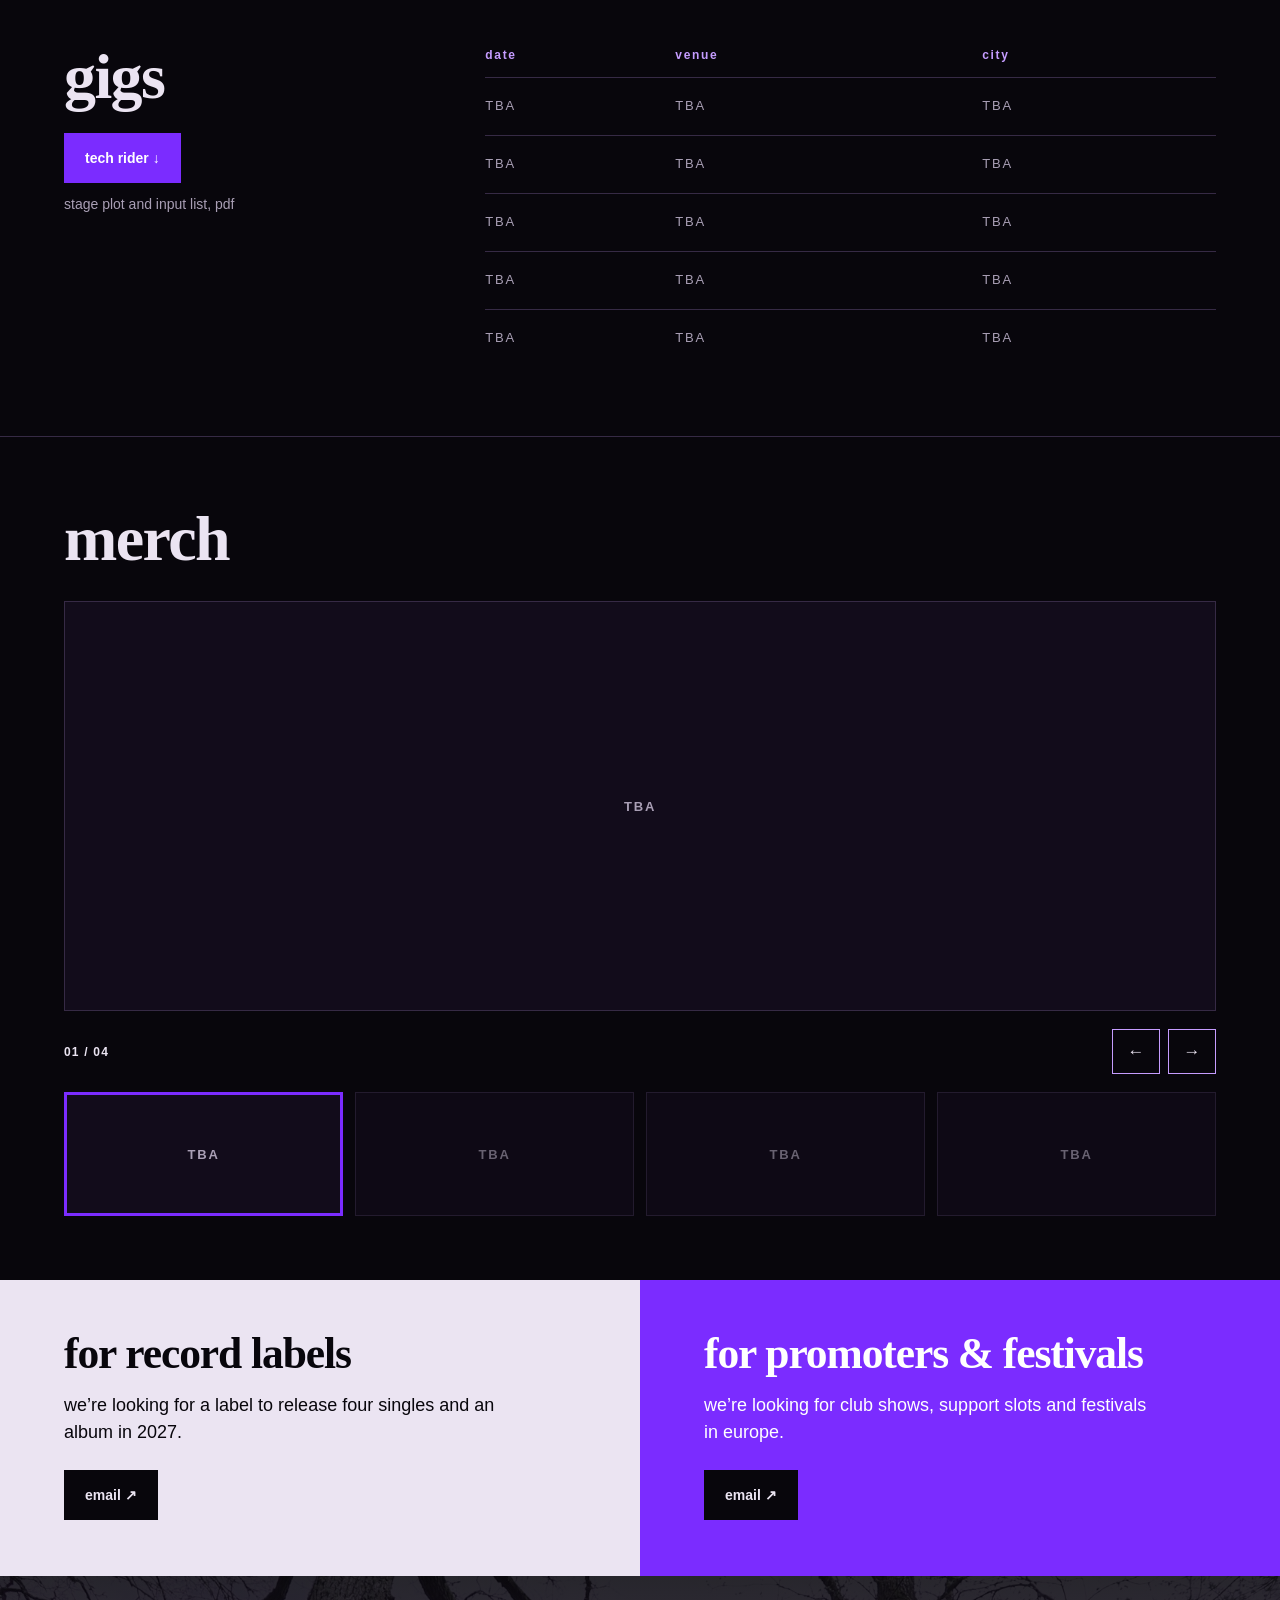
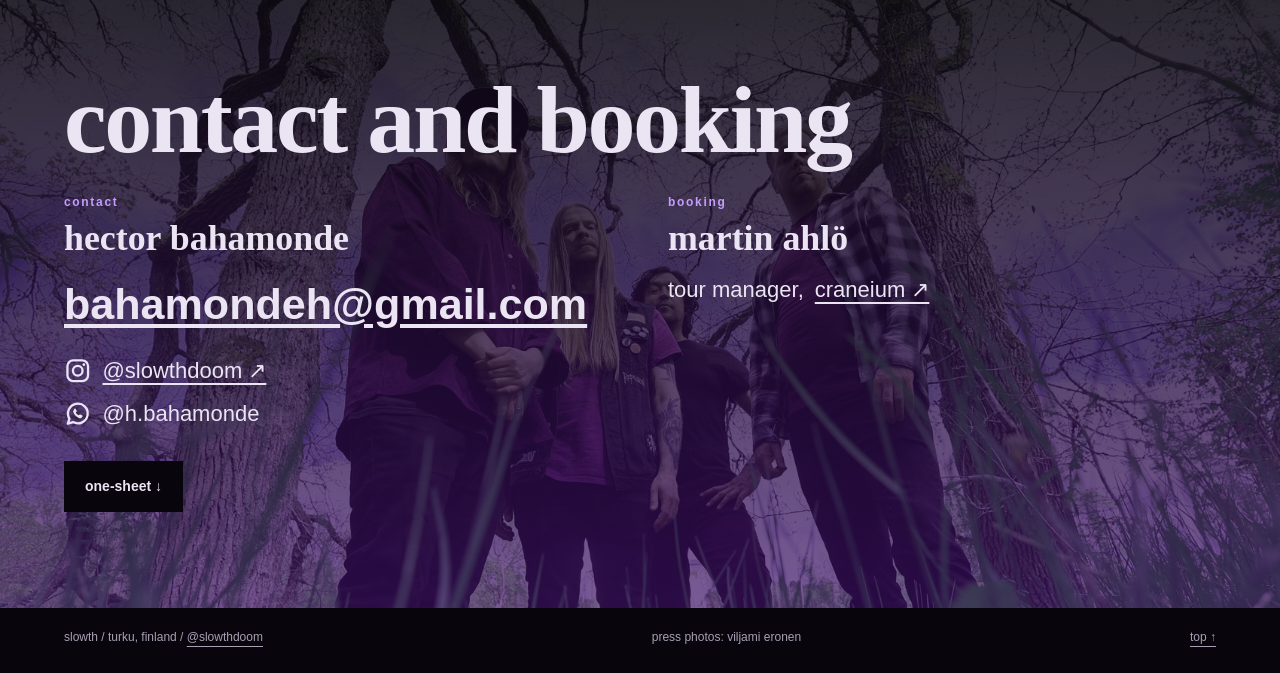
==== commit ce8c7674: "Hector is contact, Martin is booking Crew row: martin ahlö is "tour manager and booking", hector bah" ====
--- a/site/index.html
+++ b/site/index.html
@@ -19,7 +19,7 @@
 <meta name="twitter:card" content="summary_large_image">
 <link rel="icon" href="assets/favicon.png?v=ab181214cb" type="image/png" sizes="64x64">
 <link rel="apple-touch-icon" href="assets/apple-touch-icon.png?v=e26ca2ed12">
-<link rel="stylesheet" href="style.css?v=47bd500fd6">
+<link rel="stylesheet" href="style.css?v=20a56e7eef">
 <script defer src="gallery.js?v=43ba15033c"></script>
 <script defer src="merch.js?v=c1b5062744"></script>
 <script defer src="copy.js?v=21ed119a2f"></script>
@@ -40,7 +40,7 @@
       <a href="#merch">merch</a>
       <a href="#labels">labels</a>
       <a href="#promoters">promoters</a>
-      <a href="assets/slowth-one-sheet.pdf?v=23629755ae" download>one-sheet&nbsp;↓</a>
+      <a href="assets/slowth-one-sheet.pdf?v=39baa6a894" download>one-sheet&nbsp;↓</a>
       <a href="https://www.instagram.com/slowthdoom/" target="_blank" rel="noopener noreferrer">instagram&nbsp;↗</a>
       <a href="#contact">contact and booking&nbsp;↗</a>
     </div>
@@ -63,7 +63,7 @@
     <div class="actions">
       <a class="button" href="#labels">labels</a>
       <a class="button" href="#promoters">promoters</a>
-      <a class="button ghost" href="assets/slowth-one-sheet.pdf?v=23629755ae" download>one-sheet ↓</a>
+      <a class="button ghost" href="assets/slowth-one-sheet.pdf?v=39baa6a894" download>one-sheet ↓</a>
     </div>
   </div>
 </section>
@@ -119,7 +119,7 @@
 <section class="crew" aria-label="crew">
   <div class="wrap crew-grid">
     <div>
-      <h2 class="small">tour manager</h2>
+      <h2 class="small">tour manager and booking</h2>
       <p class="crew-name">martin ahlö</p>
       <p class="crew-band">guitarist, <a href="https://www.instagram.com/craneiumband/" target="_blank" rel="noopener noreferrer">craneium ↗</a></p>
     </div>
@@ -129,7 +129,7 @@
       <p class="crew-band">guitarist and singer, <a href="https://www.skraeckoedlan.com/" target="_blank" rel="noopener noreferrer">skraeckoedlan ↗</a></p>
     </div>
     <div>
-      <h2 class="small">booking</h2>
+      <h2 class="small">contact</h2>
       <p class="crew-name">hector bahamonde</p>
       <p class="crew-band">bassist, slowth and <a href="https://www.instagram.com/coochilla/" target="_blank" rel="noopener noreferrer">coochilla ↗</a></p>
     </div>
@@ -253,10 +253,21 @@
 <section class="contact" id="contact" aria-labelledby="contact-title">
   <div class="wrap">
     <h2 id="contact-title">contact and booking</h2>
-    <a class="email" href="mailto:bahamondeh@gmail.com?subject=Slowth">bahamondeh@gmail.com</a>
-    <p class="social"><a href="https://www.instagram.com/slowthdoom/" target="_blank" rel="noopener noreferrer"><svg class="icon" viewBox="0 0 24 24" role="img" aria-label="instagram" fill="none" stroke="currentColor" stroke-width="2"><rect x="3" y="3" width="18" height="18" rx="5"/><circle cx="12" cy="12" r="4.2"/><circle cx="17.3" cy="6.7" r="1.2" fill="currentColor" stroke="none"/></svg>@slowthdoom&nbsp;↗</a></p>
-    <p class="social"><svg class="icon" viewBox="0 0 24 24" role="img" aria-label="whatsapp" fill="none" stroke="currentColor" stroke-width="2" stroke-linejoin="round"><path d="M3.4 20.6l1.3-4.4A8.6 8.6 0 1 1 7.9 19.3z"/><path fill="currentColor" stroke="none" d="M9.1 7.6c.3-.3.8-.3 1 .1l.9 1.6c.2.3.1.7-.1 1l-.6.6c.5 1.1 1.4 2 2.5 2.5l.6-.6c.3-.3.7-.3 1-.1l1.6.9c.4.2.4.7.1 1l-.8.8c-.6.6-1.5.7-2.3.4-2.2-.9-3.9-2.6-4.8-4.8-.3-.8-.2-1.7.4-2.3z"/></svg>@h.bahamonde</p>
-    <div class="actions"><a class="button" href="assets/slowth-one-sheet.pdf?v=23629755ae" download>one-sheet ↓</a></div>
+    <div class="contact-split">
+      <div>
+        <h3 class="small contact-role">contact</h3>
+        <p class="contact-name">hector bahamonde</p>
+        <a class="email" href="mailto:bahamondeh@gmail.com?subject=Slowth">bahamondeh@gmail.com</a>
+        <p class="social"><a href="https://www.instagram.com/slowthdoom/" target="_blank" rel="noopener noreferrer"><svg class="icon" viewBox="0 0 24 24" role="img" aria-label="instagram" fill="none" stroke="currentColor" stroke-width="2"><rect x="3" y="3" width="18" height="18" rx="5"/><circle cx="12" cy="12" r="4.2"/><circle cx="17.3" cy="6.7" r="1.2" fill="currentColor" stroke="none"/></svg>@slowthdoom&nbsp;↗</a></p>
+        <p class="social"><svg class="icon" viewBox="0 0 24 24" role="img" aria-label="whatsapp" fill="none" stroke="currentColor" stroke-width="2" stroke-linejoin="round"><path d="M3.4 20.6l1.3-4.4A8.6 8.6 0 1 1 7.9 19.3z"/><path fill="currentColor" stroke="none" d="M9.1 7.6c.3-.3.8-.3 1 .1l.9 1.6c.2.3.1.7-.1 1l-.6.6c.5 1.1 1.4 2 2.5 2.5l.6-.6c.3-.3.7-.3 1-.1l1.6.9c.4.2.4.7.1 1l-.8.8c-.6.6-1.5.7-2.3.4-2.2-.9-3.9-2.6-4.8-4.8-.3-.8-.2-1.7.4-2.3z"/></svg>@h.bahamonde</p>
+      </div>
+      <div>
+        <h3 class="small contact-role">booking</h3>
+        <p class="contact-name">martin ahlö</p>
+        <p class="social">tour manager, <a href="https://www.instagram.com/craneiumband/" target="_blank" rel="noopener noreferrer">craneium&nbsp;↗</a></p>
+      </div>
+    </div>
+    <div class="actions"><a class="button" href="assets/slowth-one-sheet.pdf?v=39baa6a894" download>one-sheet ↓</a></div>
   </div>
 </section>
 </main>
--- a/site/style.css
+++ b/site/style.css
@@ -188,12 +188,18 @@
 /* contact */
 .contact { padding: 96px 0; background: linear-gradient(#08060cdd, #3b0d63aa), url("assets/photos/slowth-grove.jpg") center 34% / cover; }
 .contact h2 { font-size: clamp(46px, 7.5vw, 112px); }
-.email { display: inline-block; font-size: clamp(18px, 3.6vw, 44px); font-weight: 700; overflow-wrap: anywhere; }
+/* email sized so the address fits on one line in half the contact section (it needs about 12.2em) */
+.email { display: inline-block; font-size: clamp(18px, calc(3.6vw - 3px), 44px); font-weight: 700; overflow-wrap: anywhere; }
 .social { margin: 14px 0 0; font-size: clamp(16px, 1.8vw, 22px); }
 .social, .social a { display: flex; align-items: center; gap: .5em; }
 .social a { display: inline-flex; }
 .social + .social { margin-top: 8px; }
 .social .icon { width: 1.25em; height: 1.25em; flex: none; }
+/* contact (hector) and booking (martin) side by side */
+.contact-split { display: grid; grid-template-columns: repeat(2, minmax(0, 1fr)); gap: 36px 56px; }
+.contact-role { margin: 0 0 6px; color: var(--lilac); }
+.contact-name { margin: 0 0 12px; font: 700 clamp(26px, 2.8vw, 40px)/1.1 var(--display); }
+@media (max-width: 760px) { .contact-split { grid-template-columns: minmax(0, 1fr); } }
 .contact .actions { margin-top: 30px; }
 footer { display: flex; flex-wrap: wrap; justify-content: space-between; gap: 8px 24px; padding-top: 20px; padding-bottom: 26px; font-size: 12px; color: var(--ash); }
 
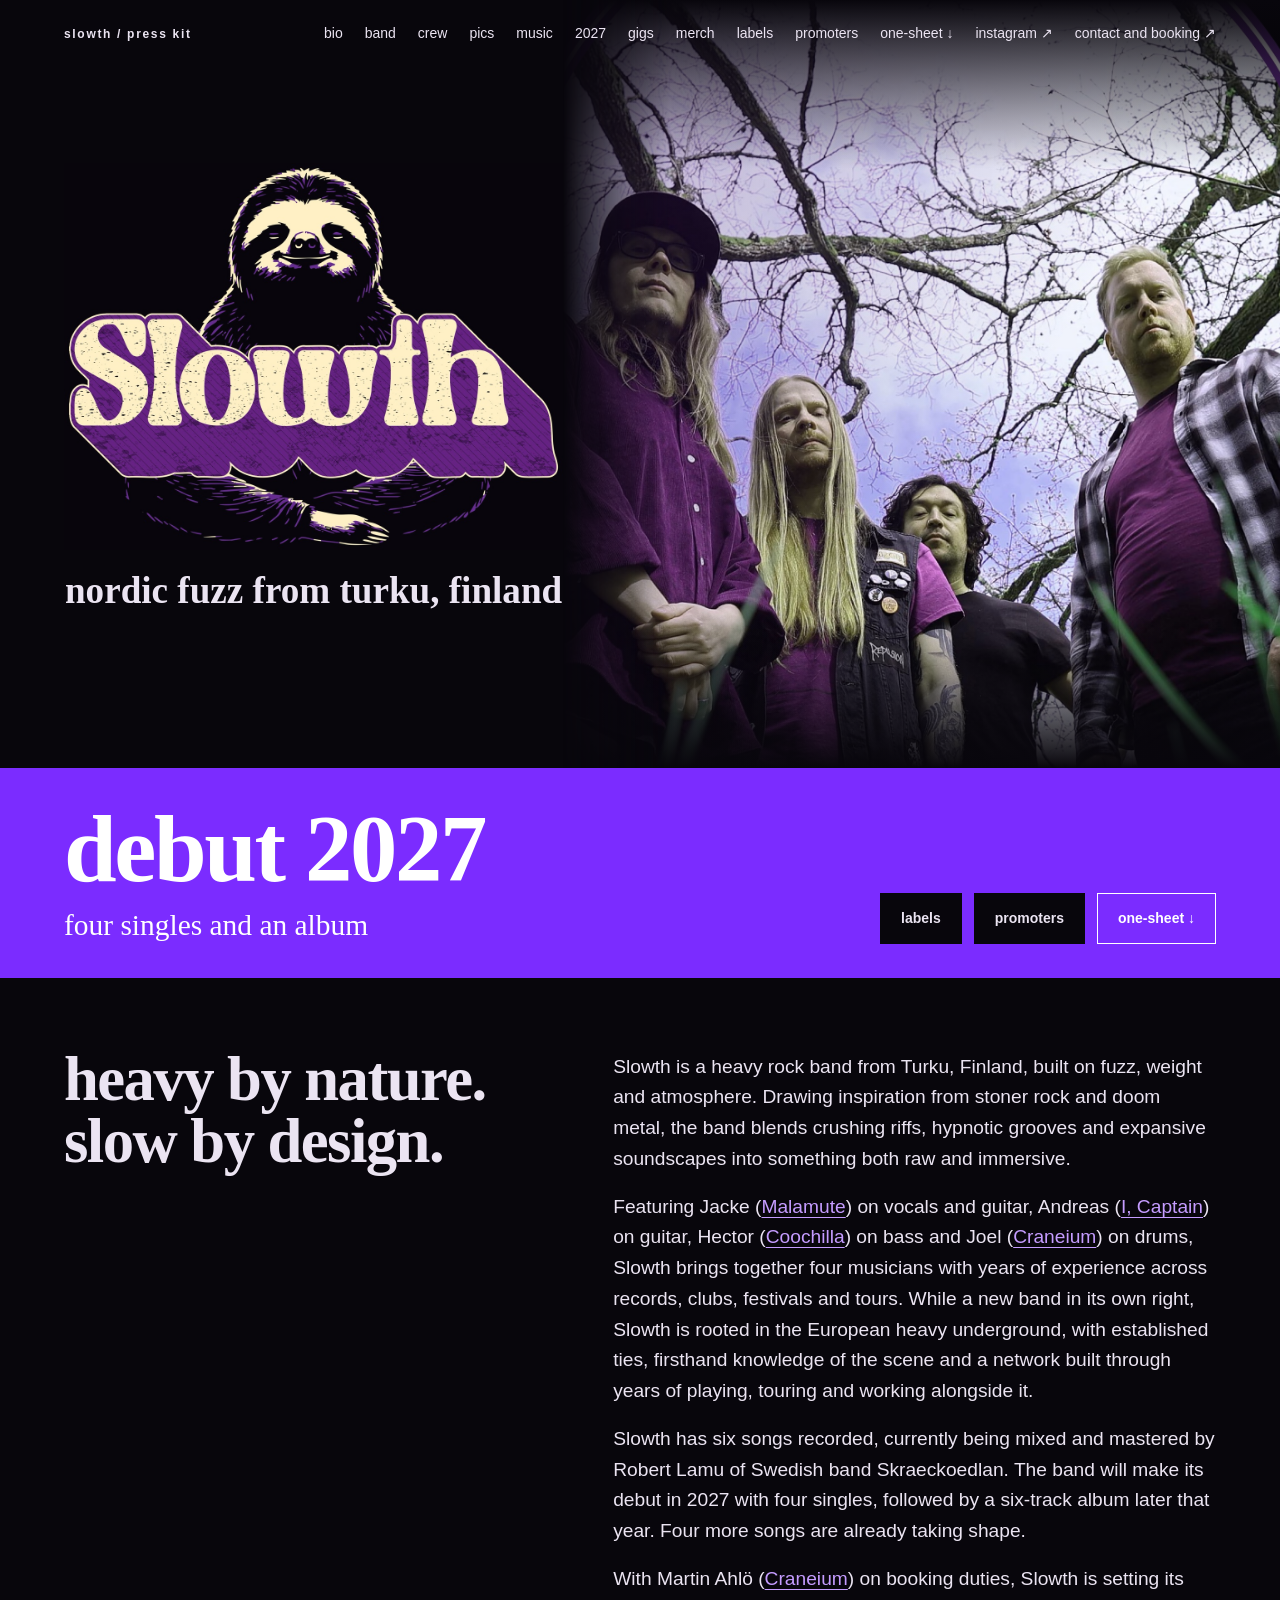
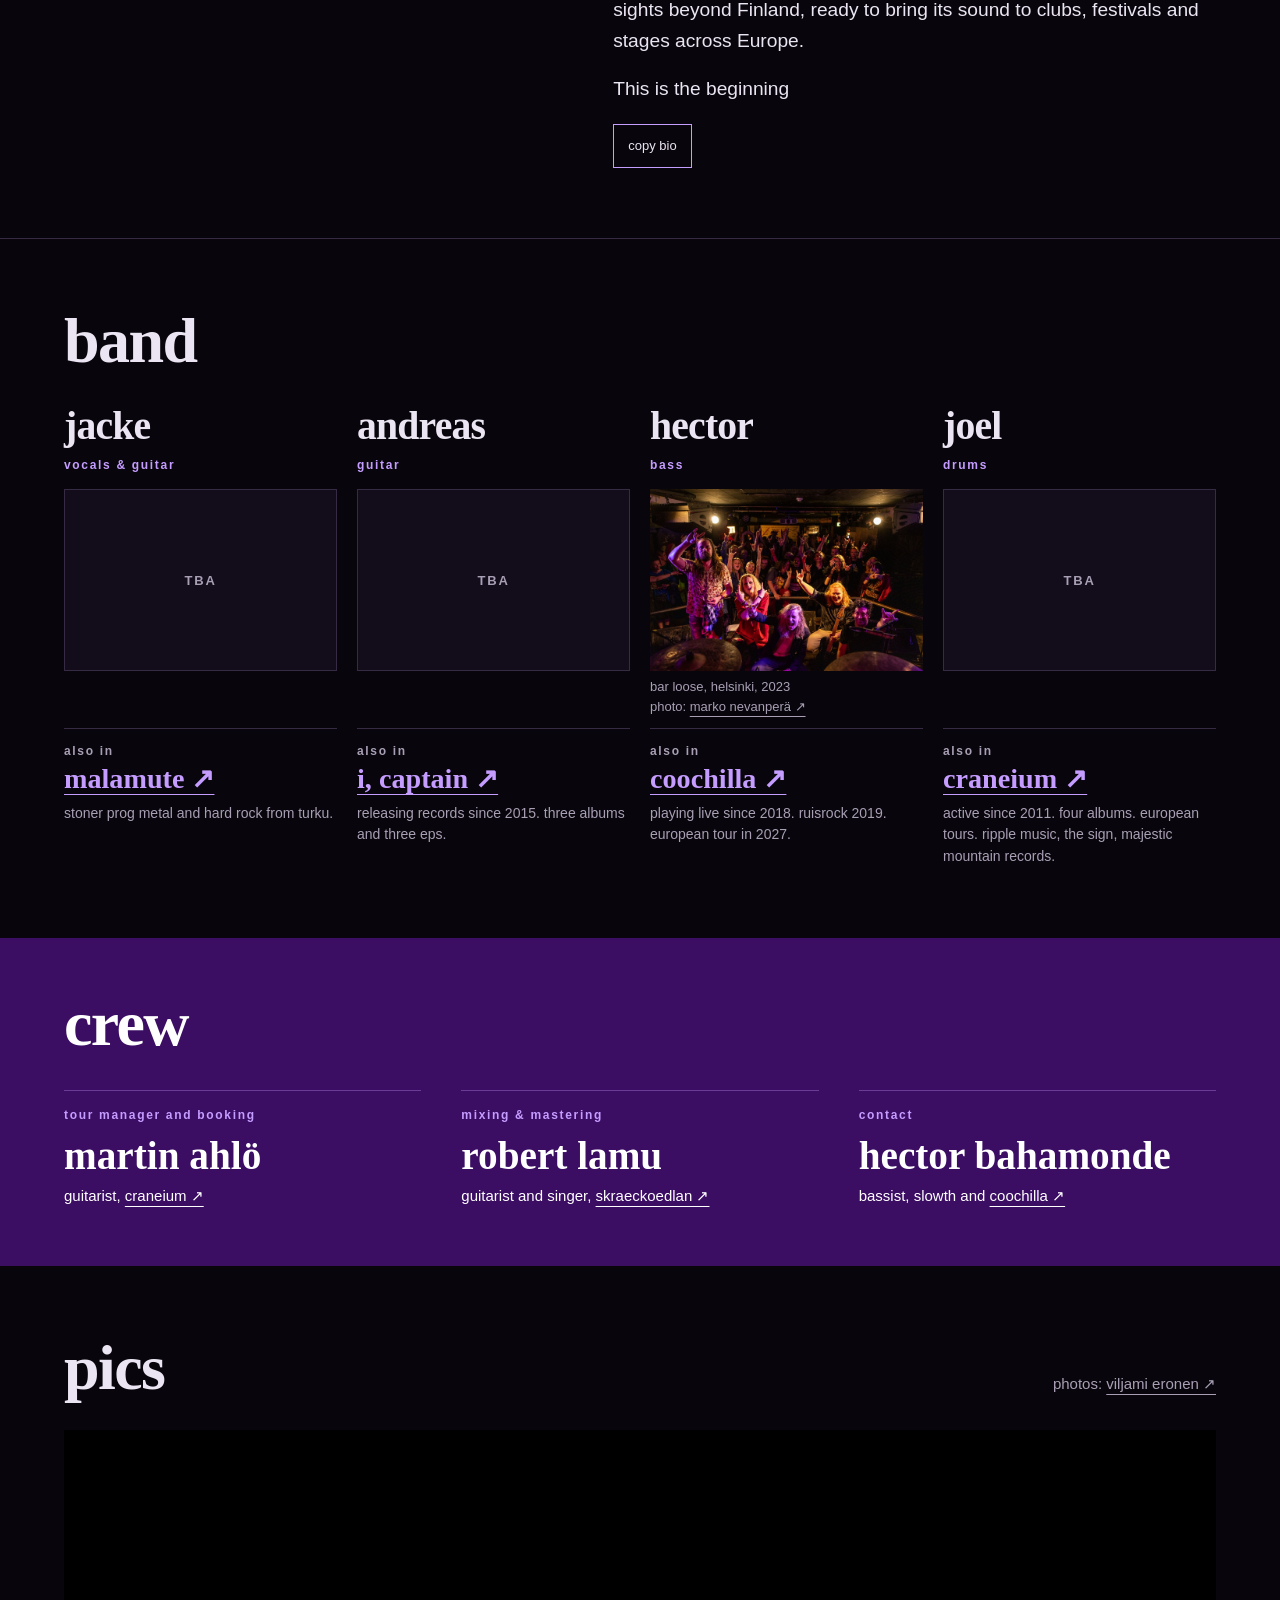
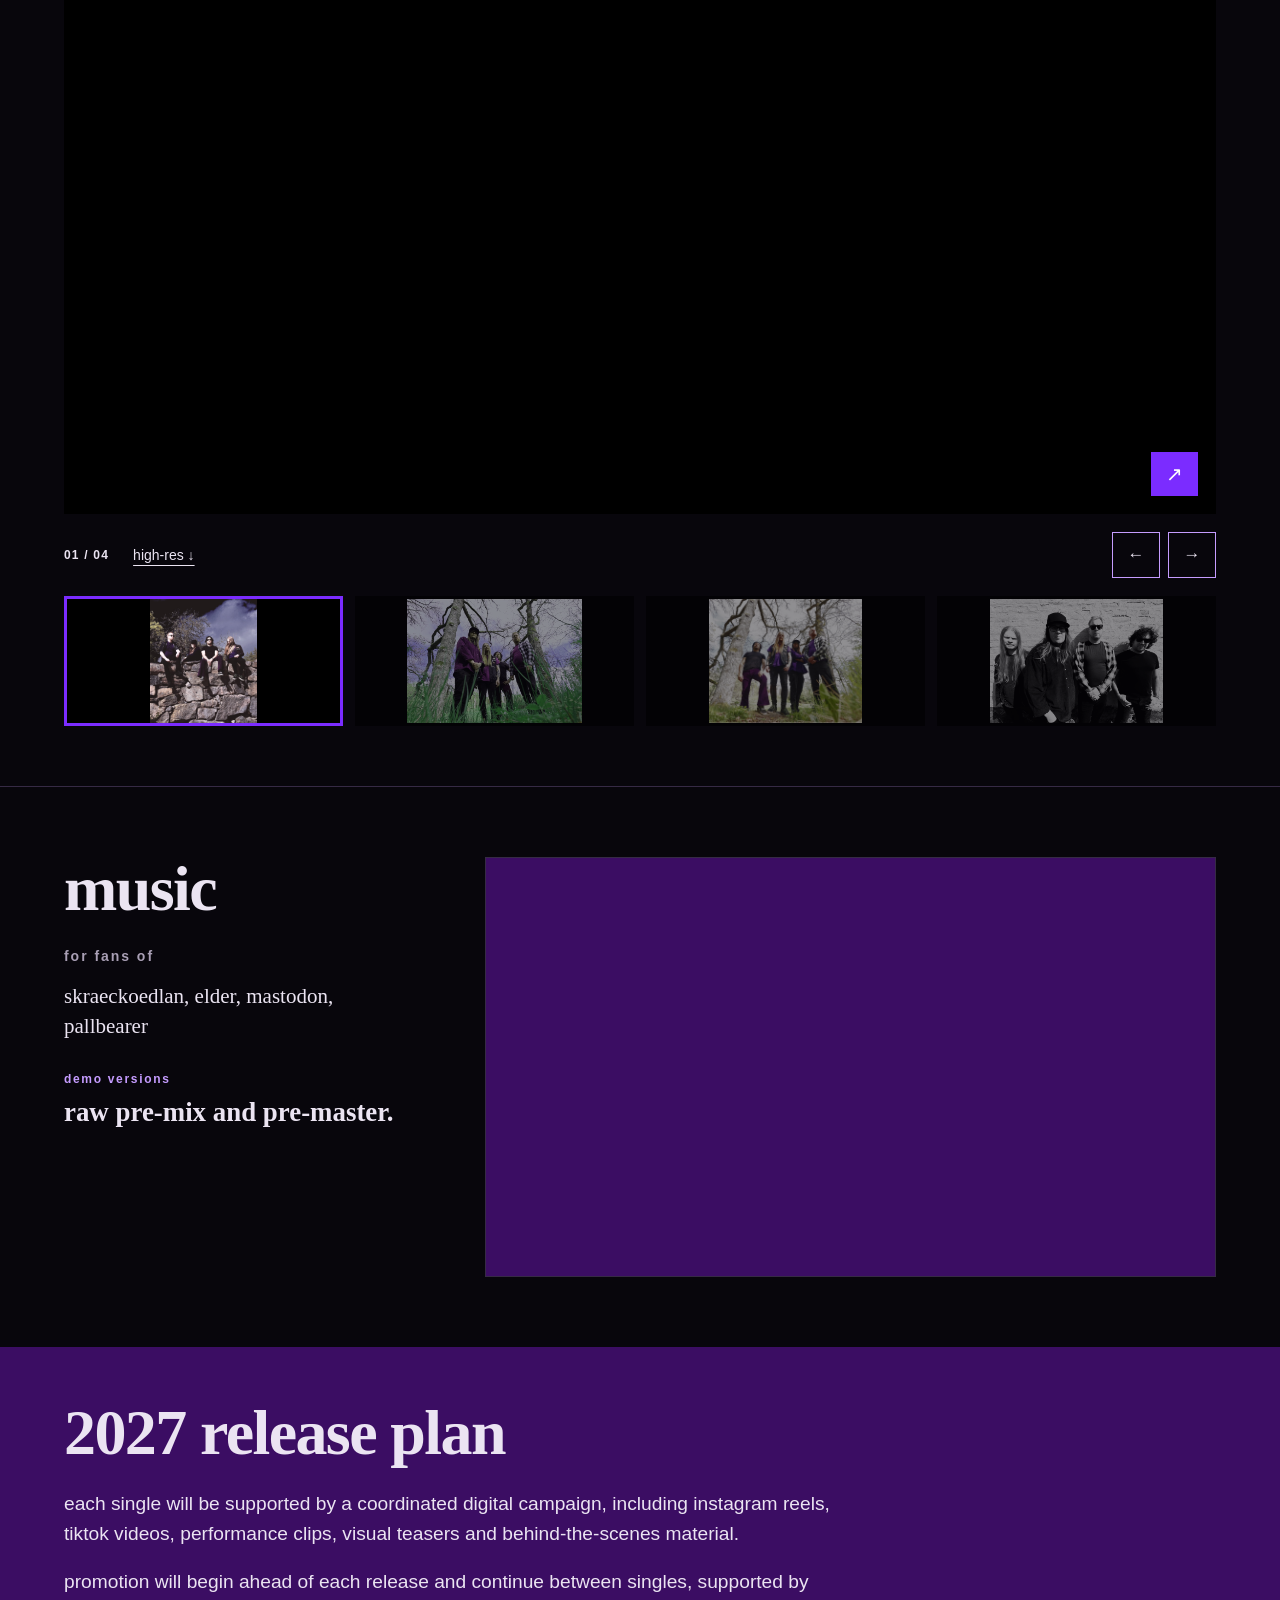
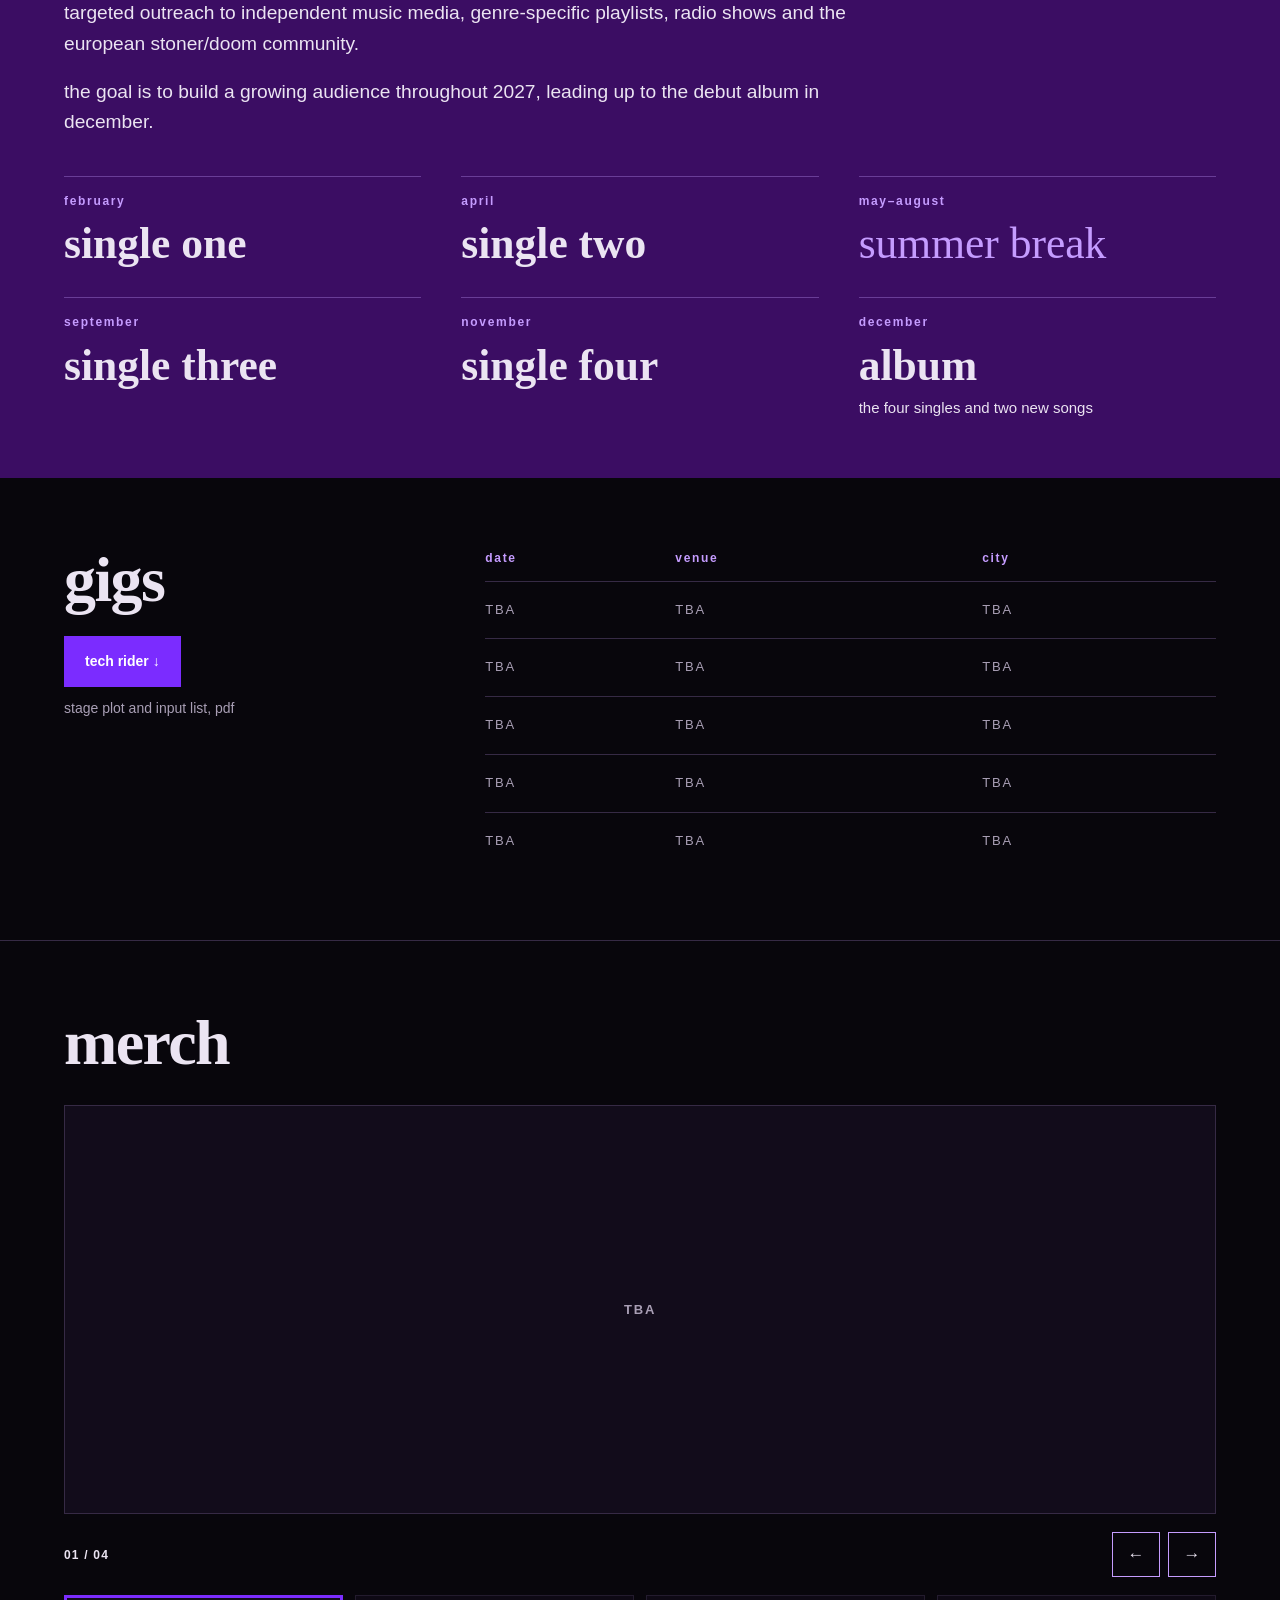
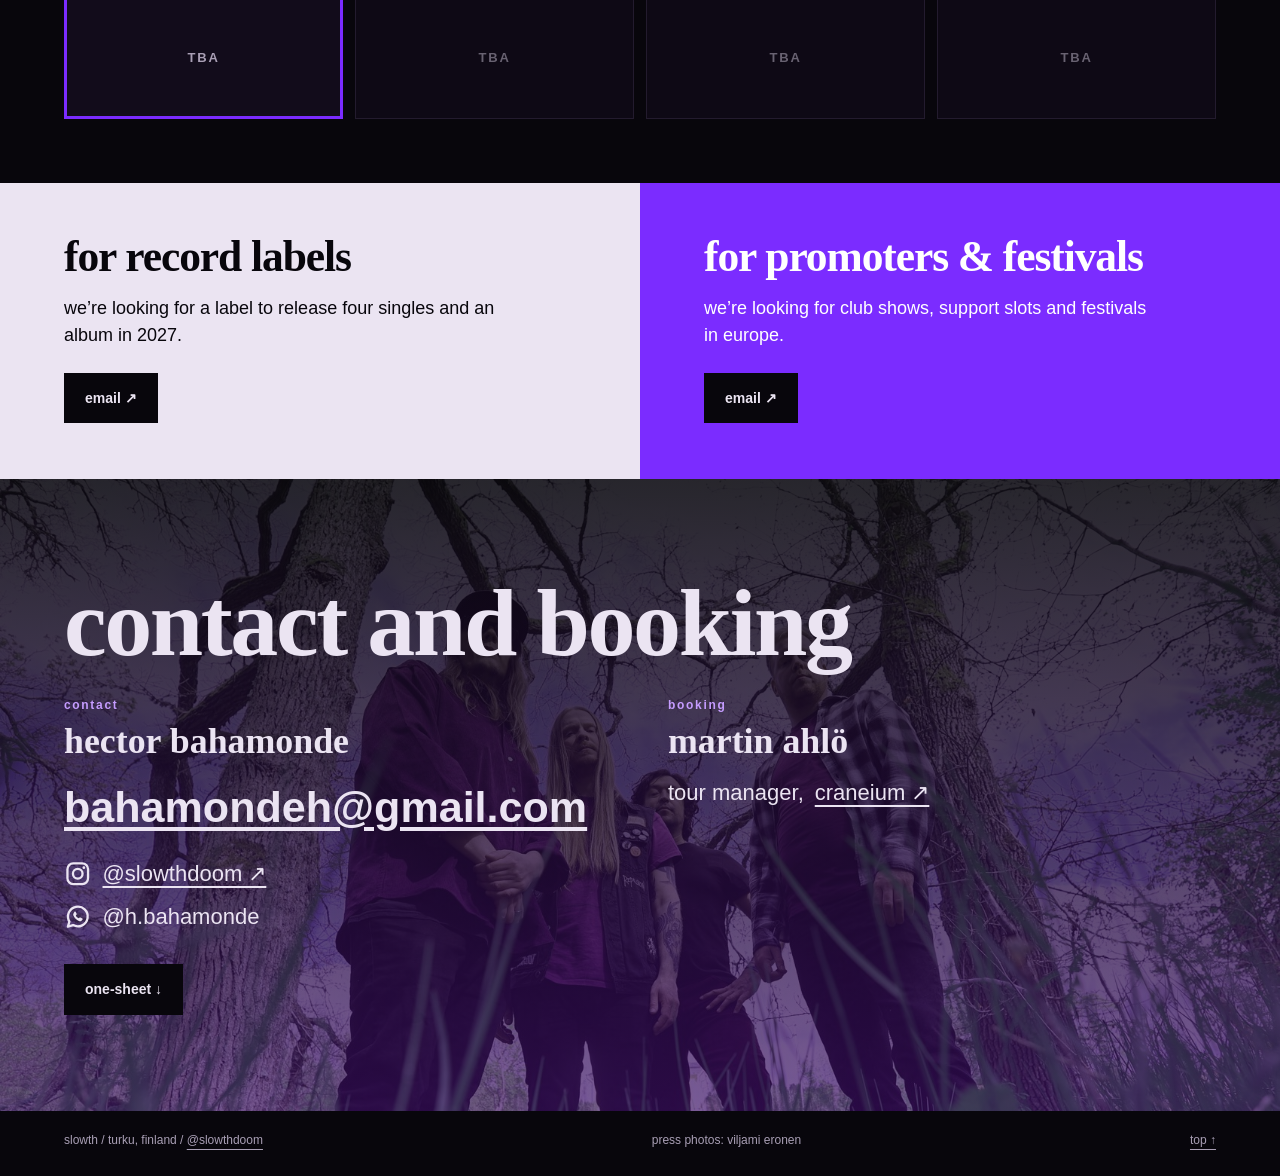
==== commit 091f57d0: "Separate band and crew sections; new release plan text and genre line - Band: its own section with a" ====
--- a/site/index.html
+++ b/site/index.html
@@ -7,19 +7,19 @@
 <meta name="referrer" content="no-referrer">
 <meta name="theme-color" content="#08060c">
 <title>slowth — press kit</title>
-<meta name="description" content="Slowth: prog, stoner and doom from Turku, Finland. Members of Coochilla, Craneium, I, Captain and Malamute. Debut 2027.">
+<meta name="description" content="Slowth: Nordic fuzz from Turku, Finland. Members of Coochilla, Craneium, I, Captain and Malamute. Debut 2027.">
 <link rel="canonical" href="https://slowthdoom.github.io/">
 <meta property="og:type" content="website">
 <meta property="og:url" content="https://slowthdoom.github.io/">
-<meta property="og:title" content="Slowth — prog / stoner / doom">
-<meta property="og:description" content="Turku, Finland. Members of Coochilla, Craneium, I, Captain and Malamute. Debut 2027.">
-<meta property="og:image" content="https://slowthdoom.github.io/assets/slowth-share.jpg?v=462ccb4f67">
+<meta property="og:title" content="Slowth — Nordic fuzz from Turku, Finland">
+<meta property="og:description" content="Members of Coochilla, Craneium, I, Captain and Malamute. Debut 2027.">
+<meta property="og:image" content="https://slowthdoom.github.io/assets/slowth-share.jpg?v=6df7f81be4">
 <meta property="og:image:width" content="1200">
 <meta property="og:image:height" content="630">
 <meta name="twitter:card" content="summary_large_image">
 <link rel="icon" href="assets/favicon.png?v=ab181214cb" type="image/png" sizes="64x64">
 <link rel="apple-touch-icon" href="assets/apple-touch-icon.png?v=e26ca2ed12">
-<link rel="stylesheet" href="style.css?v=20a56e7eef">
+<link rel="stylesheet" href="style.css?v=416d87942f">
 <script defer src="gallery.js?v=43ba15033c"></script>
 <script defer src="merch.js?v=c1b5062744"></script>
 <script defer src="copy.js?v=21ed119a2f"></script>
@@ -33,6 +33,7 @@
     <div class="navlinks">
       <a href="#bio">bio</a>
       <a href="#band">band</a>
+      <a href="#crew">crew</a>
       <a href="#photos">pics</a>
       <a href="#music">music</a>
       <a href="#releases">2027</a>
@@ -40,7 +41,7 @@
       <a href="#merch">merch</a>
       <a href="#labels">labels</a>
       <a href="#promoters">promoters</a>
-      <a href="assets/slowth-one-sheet.pdf?v=39baa6a894" download>one-sheet&nbsp;↓</a>
+      <a href="assets/slowth-one-sheet.pdf?v=a12d39f1fc" download>one-sheet&nbsp;↓</a>
       <a href="https://www.instagram.com/slowthdoom/" target="_blank" rel="noopener noreferrer">instagram&nbsp;↗</a>
       <a href="#contact">contact and booking&nbsp;↗</a>
     </div>
@@ -48,8 +49,7 @@
   <div class="hero-photo"><img src="assets/photos/slowth-rip.jpg" width="1700" height="1700" fetchpriority="high" alt="The four members of Slowth standing in tall grass under bare trees"></div>
   <div class="hero-copy wrap">
     <h1><img src="assets/slowth-badge.jpg?v=0a611a7af4" width="1200" height="930" alt="Slowth"></h1>
-    <p class="genre">prog / stoner / doom</p>
-    <p class="small identity">turku, finland</p>
+    <p class="genre">nordic fuzz from turku, finland</p>
   </div>
 </header>
 
@@ -63,7 +63,7 @@
     <div class="actions">
       <a class="button" href="#labels">labels</a>
       <a class="button" href="#promoters">promoters</a>
-      <a class="button ghost" href="assets/slowth-one-sheet.pdf?v=39baa6a894" download>one-sheet ↓</a>
+      <a class="button ghost" href="assets/slowth-one-sheet.pdf?v=a12d39f1fc" download>one-sheet ↓</a>
     </div>
   </div>
 </section>
@@ -82,56 +82,69 @@
   </div>
 </section>
 
-<section class="band wrap" id="band" aria-label="members and their other bands">
-  <!-- To add a photo, replace the "pending" div with an <img> like Coochilla's and fill in the "where" line. -->
+<section class="band wrap ruled" id="band" aria-labelledby="band-title">
+  <h2 id="band-title">band</h2>
+  <!-- Each member: name and instrument, then the photo, then their other band.
+       To add a photo, replace the "pending" div with an <img> like Coochilla's and fill in the "where" line. -->
   <ul class="projects">
     <li class="project">
+      <h3 class="member-name">jacke</h3>
+      <p class="small member-role">vocals &amp; guitar</p>
       <div class="project-photo pending">TBA</div>
-      <h3><a href="https://www.instagram.com/malamuteband/" target="_blank" rel="noopener noreferrer">malamute&nbsp;↗</a></h3>
       <p class="where"></p>
-      <p class="member"><strong>jacke</strong> / vocals &amp; guitar</p>
+      <p class="small also">also in</p>
+      <p class="project-name"><a href="https://www.instagram.com/malamuteband/" target="_blank" rel="noopener noreferrer">malamute&nbsp;↗</a></p>
       <p class="credit">stoner prog metal and hard rock from turku.</p>
     </li>
     <li class="project">
+      <h3 class="member-name">andreas</h3>
+      <p class="small member-role">guitar</p>
       <div class="project-photo pending">TBA</div>
-      <h3><a href="https://www.instagram.com/icaptainband/" target="_blank" rel="noopener noreferrer">i, captain&nbsp;↗</a></h3>
       <p class="where"></p>
-      <p class="member"><strong>andreas</strong> / guitar</p>
+      <p class="small also">also in</p>
+      <p class="project-name"><a href="https://www.instagram.com/icaptainband/" target="_blank" rel="noopener noreferrer">i, captain&nbsp;↗</a></p>
       <p class="credit">releasing records since 2015. three albums and three eps.</p>
     </li>
     <li class="project">
+      <h3 class="member-name">hector</h3>
+      <p class="small member-role">bass</p>
       <img class="project-photo" src="assets/bands/coochilla-bar-loose-2023.jpg" width="1400" height="934" loading="lazy" alt="Coochilla and the crowd at Bar Loose, Helsinki, in 2023">
-      <h3><a href="https://www.instagram.com/coochilla/" target="_blank" rel="noopener noreferrer">coochilla&nbsp;↗</a></h3>
       <p class="where">bar loose, helsinki, 2023<br>photo: <a href="https://www.instagram.com/markonevanperaphotography/" target="_blank" rel="noopener noreferrer">marko nevanperä ↗</a></p>
-      <p class="member"><strong>hector</strong> / bass</p>
+      <p class="small also">also in</p>
+      <p class="project-name"><a href="https://www.instagram.com/coochilla/" target="_blank" rel="noopener noreferrer">coochilla&nbsp;↗</a></p>
       <p class="credit">playing live since 2018. ruisrock 2019. european tour in 2027.</p>
     </li>
     <li class="project">
+      <h3 class="member-name">joel</h3>
+      <p class="small member-role">drums</p>
       <div class="project-photo pending">TBA</div>
-      <h3><a href="https://www.instagram.com/craneiumband/" target="_blank" rel="noopener noreferrer">craneium&nbsp;↗</a></h3>
       <p class="where"></p>
-      <p class="member"><strong>joel</strong> / drums</p>
+      <p class="small also">also in</p>
+      <p class="project-name"><a href="https://www.instagram.com/craneiumband/" target="_blank" rel="noopener noreferrer">craneium&nbsp;↗</a></p>
       <p class="credit">active since 2011. four albums. european tours. ripple music, the sign, majestic mountain records.</p>
     </li>
   </ul>
 </section>
 
-<section class="crew" aria-label="crew">
-  <div class="wrap crew-grid">
-    <div>
-      <h2 class="small">tour manager and booking</h2>
-      <p class="crew-name">martin ahlö</p>
-      <p class="crew-band">guitarist, <a href="https://www.instagram.com/craneiumband/" target="_blank" rel="noopener noreferrer">craneium ↗</a></p>
-    </div>
-    <div>
-      <h2 class="small">mixing &amp; mastering</h2>
-      <p class="crew-name">robert lamu</p>
-      <p class="crew-band">guitarist and singer, <a href="https://www.skraeckoedlan.com/" target="_blank" rel="noopener noreferrer">skraeckoedlan ↗</a></p>
-    </div>
-    <div>
-      <h2 class="small">contact</h2>
-      <p class="crew-name">hector bahamonde</p>
-      <p class="crew-band">bassist, slowth and <a href="https://www.instagram.com/coochilla/" target="_blank" rel="noopener noreferrer">coochilla ↗</a></p>
+<section class="crew" id="crew" aria-labelledby="crew-title">
+  <div class="wrap">
+    <h2 id="crew-title">crew</h2>
+    <div class="crew-grid">
+      <div>
+        <h3 class="small">tour manager and booking</h3>
+        <p class="crew-name">martin ahlö</p>
+        <p class="crew-band">guitarist, <a href="https://www.instagram.com/craneiumband/" target="_blank" rel="noopener noreferrer">craneium ↗</a></p>
+      </div>
+      <div>
+        <h3 class="small">mixing &amp; mastering</h3>
+        <p class="crew-name">robert lamu</p>
+        <p class="crew-band">guitarist and singer, <a href="https://www.skraeckoedlan.com/" target="_blank" rel="noopener noreferrer">skraeckoedlan ↗</a></p>
+      </div>
+      <div>
+        <h3 class="small">contact</h3>
+        <p class="crew-name">hector bahamonde</p>
+        <p class="crew-band">bassist, slowth and <a href="https://www.instagram.com/coochilla/" target="_blank" rel="noopener noreferrer">coochilla ↗</a></p>
+      </div>
     </div>
   </div>
 </section>
@@ -177,8 +190,11 @@
 <section class="plan" id="releases" aria-labelledby="releases-title">
   <div class="wrap">
     <h2 id="releases-title">2027 release plan</h2>
-    <p class="plan-text">a single every two months, except summer. album at the end of the year.</p>
-    <p class="plan-promo">between releases, we’ll heavily promote every single with a social media campaign.</p>
+    <div class="plan-copy">
+      <p>Each single will be supported by a coordinated digital campaign, including Instagram Reels, TikTok videos, performance clips, visual teasers and behind-the-scenes material.</p>
+      <p>Promotion will begin ahead of each release and continue between singles, supported by targeted outreach to independent music media, genre-specific playlists, radio shows and the European stoner/doom community.</p>
+      <p>The goal is to build a growing audience throughout 2027, leading up to the debut album in December.</p>
+    </div>
     <ol class="plan-grid">
       <li><span class="small when">february</span><h3>single one</h3></li>
       <li><span class="small when">april</span><h3>single two</h3></li>
@@ -267,7 +283,7 @@
         <p class="social">tour manager, <a href="https://www.instagram.com/craneiumband/" target="_blank" rel="noopener noreferrer">craneium&nbsp;↗</a></p>
       </div>
     </div>
-    <div class="actions"><a class="button" href="assets/slowth-one-sheet.pdf?v=39baa6a894" download>one-sheet ↓</a></div>
+    <div class="actions"><a class="button" href="assets/slowth-one-sheet.pdf?v=a12d39f1fc" download>one-sheet ↓</a></div>
   </div>
 </section>
 </main>
--- a/site/style.css
+++ b/site/style.css
@@ -44,12 +44,11 @@
 .hero-photo::after { content: ""; position: absolute; inset: 0;
   background: linear-gradient(var(--night), transparent 22%, transparent 80%, var(--night)), linear-gradient(120deg, #3b0d6355, transparent 60%); }
 .hero-copy { flex: 1; display: flex; flex-direction: column; justify-content: center; align-items: flex-start; padding-bottom: 40px; }
-/* the sloth artwork ends where the photo starts (44% of the window); genre and city are centred under it */
+/* the sloth artwork ends where the photo starts (44% of the window); the genre line is centred under it */
 .hero h1 { margin: 0; width: calc(44vw - var(--gutter)); }
 .hero h1 img { width: 100%; height: auto; }
-.hero h1 ~ .genre, .hero h1 ~ .identity { width: calc(44vw - var(--gutter)); max-width: none; text-align: center; }
-.genre { font: 700 clamp(26px, 2.9vw, 44px)/1.05 var(--display); margin: 20px 0 10px; }
-.identity { margin: 0 0 18px; color: var(--lilac); }
+.hero h1 ~ .genre { width: calc(44vw - var(--gutter)); max-width: none; text-align: center; text-wrap: balance; }
+.genre { font: 700 clamp(26px, 2.9vw, 44px)/1.15 var(--display); margin: 20px 0 18px; }
 @keyframes creep { to { transform: scale(1.035); } }
 
 /* debut band */
@@ -73,7 +72,6 @@
 .section-heading p { margin: 0; color: var(--ash); font-size: 15px; }
 
 /* bio: kept in normal case so it pastes correctly */
-#bio { padding-bottom: 38px; }
 /* a wider heading column, so each sentence of the heading stays on one line */
 #bio { grid-template-columns: minmax(0, 1.35fr) minmax(0, 1.65fr); }
 #bio-title { font-size: clamp(32px, 4.9vw, 68px); }
@@ -86,23 +84,29 @@
 .copy { margin-top: 20px; border: 1px solid var(--lilac); background: transparent; min-height: 44px; padding: 8px 14px; font-size: 13px; }
 .copy:hover { background: var(--lilac); color: var(--night); }
 
-/* members and their other bands */
-.band { padding-bottom: 64px; }
-.projects { list-style: none; margin: 0; padding: 0; display: grid; grid-template-columns: repeat(4, minmax(0, 1fr)); gap: 34px 20px; }
+/* band: each member's name and instrument on top, then the photo and the member's other band */
+.band { padding-top: 70px; padding-bottom: 70px; }
+.band h2 { margin-bottom: 34px; }
+.projects { list-style: none; margin: 0; padding: 0; display: grid; grid-template-columns: repeat(4, minmax(0, 1fr)); gap: 44px 20px; }
 .project { display: flex; flex-direction: column; min-width: 0; }
+.member-name { font-size: clamp(34px, 3.1vw, 46px); line-height: 1; letter-spacing: -.02em; }
+.member-role { margin: 8px 0 14px; color: var(--lilac); }
 .project-photo { width: 100%; height: auto; aspect-ratio: 3 / 2; object-fit: cover; }
 .project-photo.pending { display: grid; place-items: center; background: var(--bark); border: 1px solid var(--line); color: var(--ash); font: 700 13px var(--body); letter-spacing: .14em; text-transform: none; }
-.project h3 { margin-top: 14px; font-size: clamp(26px, 2.4vw, 36px); color: var(--lilac); }
-.project h3 a { text-decoration-thickness: 1px; text-underline-offset: 6px; }
-.project h3 a:hover { color: var(--bone); }
-.where { margin: 3px 0 0; min-height: 3em; font-size: 13px; line-height: 1.5; color: var(--ash); }
-.member { margin: 12px 0 6px; padding-top: 12px; border-top: 1px solid var(--line); font-size: 15px; }
+/* the photo credit; kept two lines tall so the band names line up across the row */
+.where { margin: 6px 0 0; min-height: 3em; font-size: 13px; line-height: 1.5; color: var(--ash); }
+.also { margin: 12px 0 0; padding-top: 12px; border-top: 1px solid var(--line); color: var(--ash); }
+.project-name { margin: 2px 0 8px; font: 700 clamp(24px, 2.2vw, 32px)/1.1 var(--display); color: var(--lilac); }
+.project-name a { text-decoration-thickness: 1px; text-underline-offset: 6px; }
+.project-name a:hover { color: var(--bone); }
 .credit { margin: 0; font-size: 14px; line-height: 1.55; color: var(--ash); }
 
-/* crew */
-.crew { background: var(--plum); padding: 38px 0; }
+/* crew: white type on the plum band */
+.crew { background: var(--plum); color: #fff; padding: 54px 0 58px; }
+.crew h2 { margin-bottom: 34px; }
 .crew-grid { display: grid; grid-template-columns: repeat(3, minmax(0, 1fr)); gap: 28px 40px; }
-.crew h2.small { margin: 0 0 10px; color: var(--lilac); }
+.crew-grid > div { padding-top: 14px; border-top: 1px solid #c59cff55; }
+.crew h3.small { margin: 0 0 10px; color: var(--lilac); }
 /* sized to the column (3 columns of 0.3 x window), so the longest name, "hector bahamonde", stays on one line */
 .crew-name { margin: 0; font: 700 clamp(22px, calc(3.3vw - 3px), 45px)/1.05 var(--display); }
 .crew-band { margin: 8px 0 0; font-size: 15px; }
@@ -144,8 +148,9 @@
 
 /* release plan: same colour and label-over-name pattern as the crew band */
 .plan { background: var(--plum); padding: 54px 0 58px; }
-.plan-text { margin: 0; font: 400 clamp(21px, 2.3vw, 32px)/1.3 var(--display); max-width: 760px; text-wrap: balance; }
-.plan-promo { margin: 18px 0 0; max-width: 760px; color: var(--lilac); font: 700 clamp(21px, 2.3vw, 32px)/1.3 var(--display); text-wrap: balance; }
+.plan-copy { max-width: 800px; font-size: clamp(17px, 1.5vw, 21px); line-height: 1.6; }
+.plan-copy p { max-width: none; margin: 0 0 .9em; }
+.plan-copy p:last-child { margin-bottom: 0; }
 .plan-grid { list-style: none; margin: 38px 0 0; padding: 0; display: grid; grid-template-columns: repeat(3, minmax(0, 1fr)); gap: 30px 40px; }
 .plan-grid li { min-width: 0; padding-top: 14px; border-top: 1px solid #c59cff55; }
 .plan-grid .when { display: block; margin-bottom: 10px; color: var(--lilac); }
@@ -217,7 +222,7 @@
     -webkit-mask-image: none; mask-image: none; }
   .hero-photo img { object-position: 50% 45%; }
   .hero-copy { order: 2; flex: none; padding-top: 26px; padding-bottom: 12px; }
-  .hero h1, .hero h1 ~ .genre, .hero h1 ~ .identity { width: min(100%, 560px); }
+  .hero h1, .hero h1 ~ .genre { width: min(100%, 560px); }
 }
 
 @media (max-width: 900px) {
@@ -231,8 +236,8 @@
   .navlinks a { padding: 5px 0; }
   .debut-grid, .section, .crew-grid, .doors { grid-template-columns: minmax(0, 1fr); }
   .debut .actions { justify-content: flex-start; }
-  .section { padding-top: 48px; padding-bottom: 48px; }
-  #bio { padding-bottom: 34px; }
+  .section, .band { padding-top: 48px; padding-bottom: 48px; }
+  .crew { padding: 44px 0 48px; }
   .section-heading { display: block; }
   .section-heading p { margin-top: 14px; }
   .photo-gallery, .merch { padding-top: 48px; }
